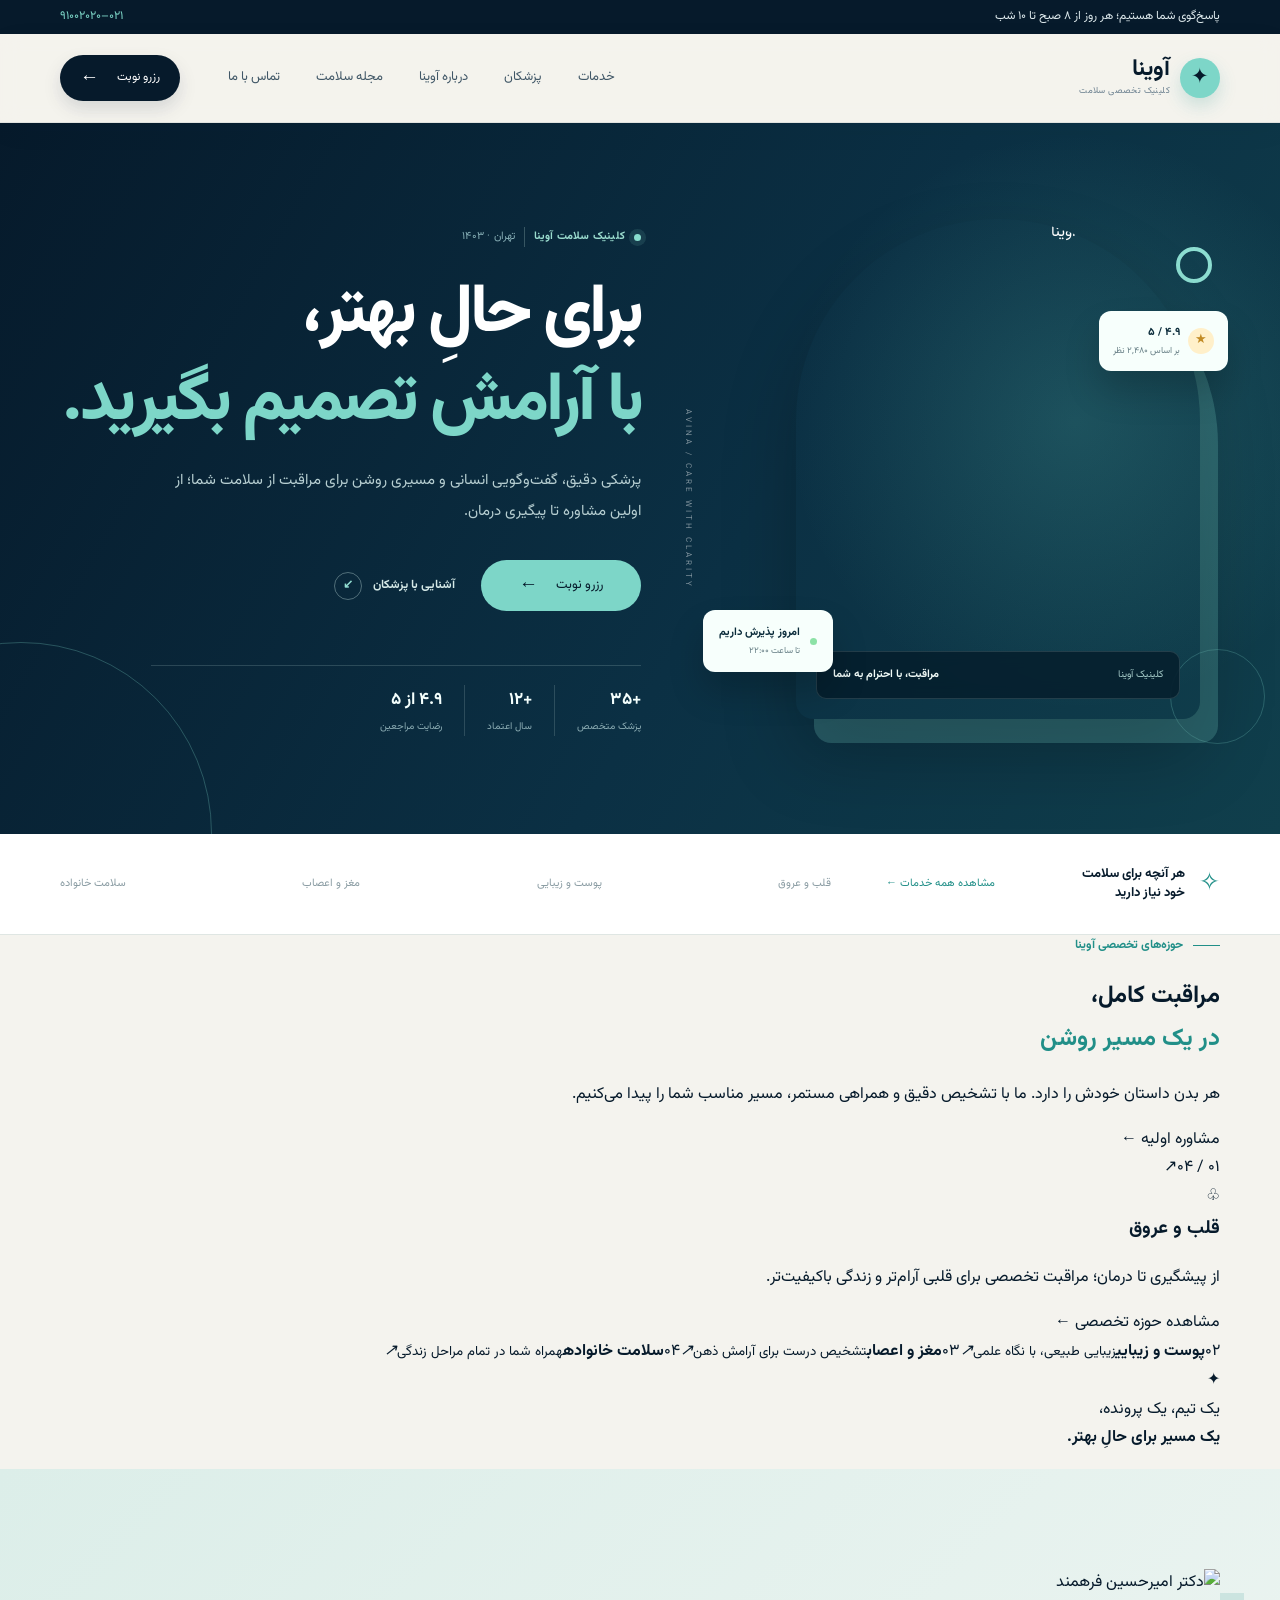
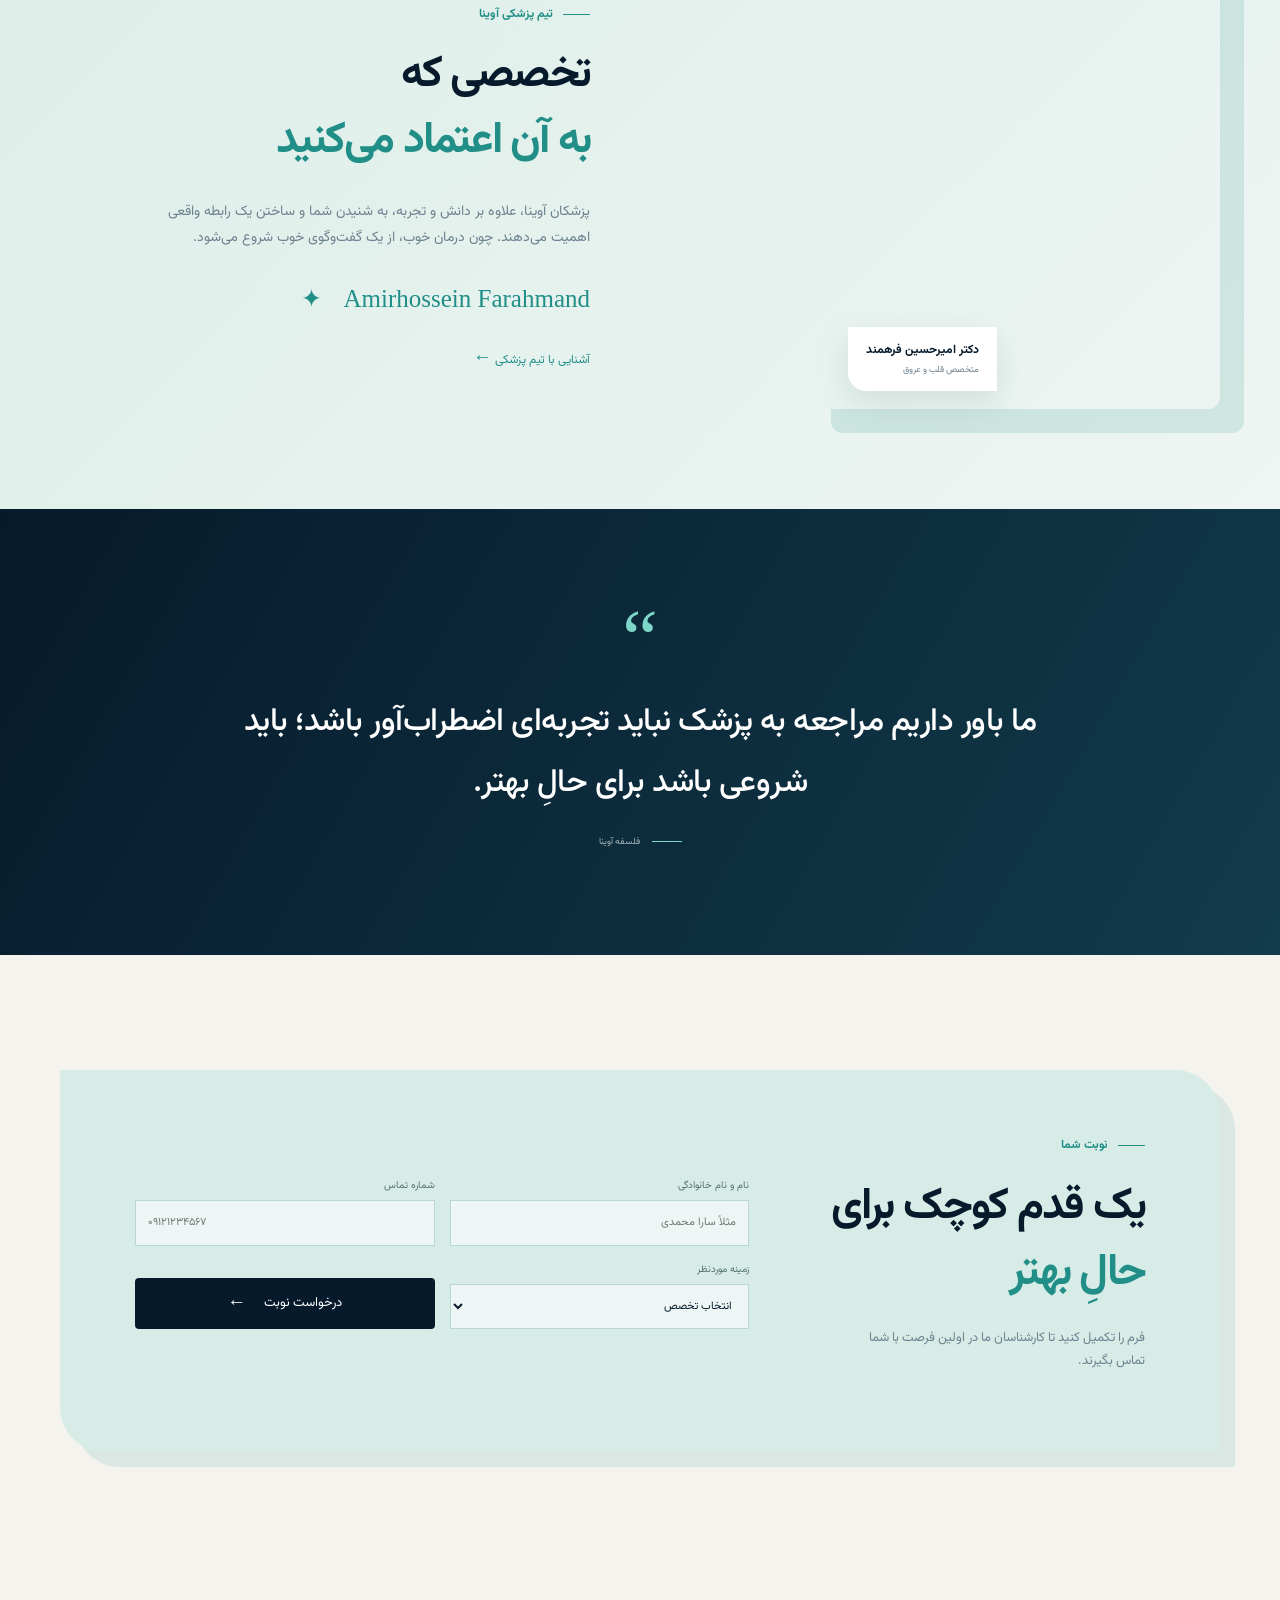
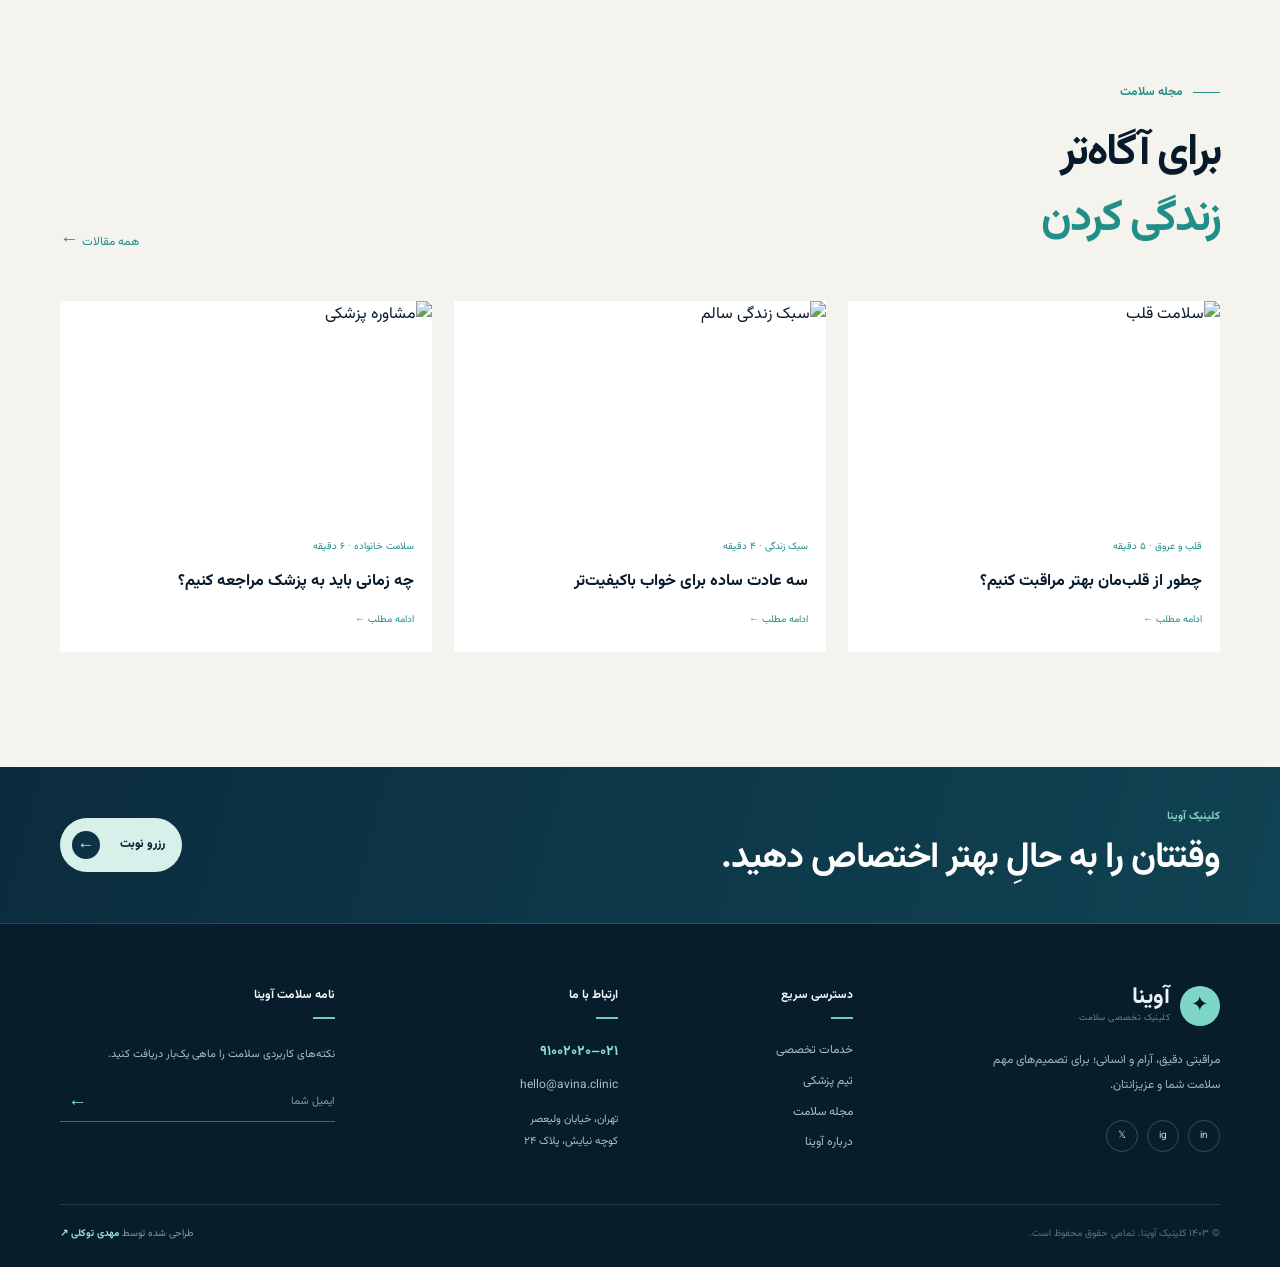
==== index.html @ 57f1d3d9 "Redesign services section with editorial interaction" ====
<!doctype html>
<html lang="fa" dir="rtl">
<head>
  <meta charset="UTF-8" />
  <meta name="viewport" content="width=device-width, initial-scale=1.0" />
  <meta name="theme-color" content="#071b2e" />
  <meta name="description" content="کلینیک آوینا؛ تجربه‌ای آرام، دقیق و انسانی برای سلامت شما." />
  <title>آوینا | کلینیک تخصصی سلامت</title>
  <link rel="preconnect" href="https://fonts.googleapis.com" />
  <link rel="preconnect" href="https://fonts.gstatic.com" crossorigin />
  <link href="https://fonts.googleapis.com/css2?family=Vazirmatn:wght@400;500;600;700;800&display=swap" rel="stylesheet" />
  <link rel="stylesheet" href="styles.css" /><link rel="stylesheet" href="premium.css" /><link rel="stylesheet" href="art-direction.css" /><link rel="stylesheet" href="header-footer.css" /><link rel="stylesheet" href="footer-luxe.css" /><link rel="stylesheet" href="footer-enhanced.css" /><link rel="stylesheet" href="footer-center.css" /><link rel="stylesheet" href="footer-pro.css" /><link rel="stylesheet" href="hero-pro.css" /><link rel="stylesheet" href="services-pro.css" />
</head>
<body>
  <div class="topbar"><div class="container topbar-inner"><span>پاسخ‌گوی شما هستیم؛ هر روز از ۸ صبح تا ۱۰ شب</span><a href="tel:02191002020">۰۲۱–۹۱۰۰۲۰۲۰</a></div></div>
  <header class="header"><div class="container nav-wrap">
    <a class="brand" href="#home" aria-label="آوینا"><span class="brand-mark">✦</span><span><b>آوینا</b><small>کلینیک تخصصی سلامت</small></span></a>
    <button class="menu-toggle" aria-label="باز کردن منو">☰</button>
    <nav class="nav"><a href="#services">خدمات</a><a href="#doctors">پزشکان</a><a href="#about">درباره آوینا</a><a href="#articles">مجله سلامت</a><a href="#contact">تماس با ما</a></nav>
    <a class="button button-small" href="#booking">رزرو نوبت <span>←</span></a>
  </div></header>

  <main id="home">
    <section class="hero"><div class="container hero-grid">
      <div class="hero-copy"><div class="hero-kicker"><span class="hero-kicker-dot"></span> کلینیک سلامت آوینا <i>تهران · ۱۴۰۳</i></div><h1>برای حالِ بهتر،<br><em>با آرامش تصمیم بگیرید.</em></h1><p>پزشکی دقیق، گفت‌وگویی انسانی و مسیری روشن برای مراقبت از سلامت شما؛ از اولین مشاوره تا پیگیری درمان.</p><div class="hero-actions"><a class="button" href="#booking">رزرو نوبت <span>←</span></a><a class="hero-text-link" href="#doctors">آشنایی با پزشکان <span>↙</span></a></div><div class="hero-assurance"><div><b>+۳۵</b><span>پزشک متخصص</span></div><div><b>+۱۲</b><span>سال اعتماد</span></div><div><b>۴.۹ از ۵</b><span>رضایت مراجعین</span></div></div></div>
      <div class="hero-visual"><div class="hero-orbit orbit-one"></div><div class="hero-orbit orbit-two"></div><div class="hero-image-frame"><img src="https://images.unsplash.com/photo-1551601651-2a8555f1a136?auto=format&fit=crop&w=1200&q=90" alt="پزشک در کلینیک آوینا" /><div class="hero-image-caption"><span>کلینیک آوینا</span><b>مراقبت، با احترام به شما</b></div></div><div class="hero-availability"><span class="online-dot"></span><div><b>امروز پذیرش داریم</b><small>تا ساعت ۲۲:۰۰</small></div></div><div class="hero-rating"><span>★</span><div><b>۴.۹ / ۵</b><small>بر اساس ۲,۴۸۰ نظر</small></div></div></div>
    </div></section>

    <section class="service-strip"><div class="container strip-inner"><div class="strip-title"><span>✧</span><b>هر آنچه برای سلامت<br>خود نیاز دارید</b></div><a href="#services">مشاهده همه خدمات <span>←</span></a><div class="strip-services"><span>قلب و عروق</span><span>پوست و زیبایی</span><span>مغز و اعصاب</span><span>سلامت خانواده</span></div></div></section>

    <section class="services-editorial" id="services"><div class="container"><div class="services-head"><div><div class="eyebrow"><span></span> حوزه‌های تخصصی آوینا</div><h2>مراقبت کامل،<br><em>در یک مسیر روشن</em></h2></div><div class="services-intro"><p>هر بدن داستان خودش را دارد. ما با تشخیص دقیق و همراهی مستمر، مسیر مناسب شما را پیدا می‌کنیم.</p><a href="#booking">مشاوره اولیه <span>←</span></a></div></div><div class="services-layout"><article class="service-feature"><div class="service-feature-top"><span>۰۱ / ۰۴</span><span class="service-arrow">↗</span></div><div class="service-feature-content"><div class="service-symbol">♧</div><h3>قلب و عروق</h3><p>از پیشگیری تا درمان؛ مراقبت تخصصی برای قلبی آرام‌تر و زندگی باکیفیت‌تر.</p><a class="service-cta" href="#booking">مشاهده حوزه تخصصی <span>←</span></a></div><div class="service-feature-glow"></div></article><div class="service-list"><a class="service-list-item active" href="#booking"><span class="service-list-number">۰۲</span><span><b>پوست و زیبایی</b><small>زیبایی طبیعی، با نگاه علمی</small></span><i>↗</i></a><a class="service-list-item" href="#booking"><span class="service-list-number">۰۳</span><span><b>مغز و اعصاب</b><small>تشخیص درست برای آرامش ذهن</small></span><i>↗</i></a><a class="service-list-item" href="#booking"><span class="service-list-number">۰۴</span><span><b>سلامت خانواده</b><small>همراه شما در تمام مراحل زندگی</small></span><i>↗</i></a><div class="services-note"><span>✦</span><p>یک تیم، یک پرونده،<br><b>یک مسیر برای حالِ بهتر.</b></p></div></div></div></div></section>

    <section class="doctor-section" id="doctors"><div class="container doctor-grid"><div class="doctor-image"><img src="https://images.unsplash.com/photo-1612349317150-e413f6a5b16d?auto=format&fit=crop&w=900&q=85" alt="دکتر امیرحسین فرهمند" /><div class="doctor-tag"><b>دکتر امیرحسین فرهمند</b><span>متخصص قلب و عروق</span></div></div><div class="doctor-copy"><div class="eyebrow"><span></span> تیم پزشکی آوینا</div><h2>تخصصی که<br><em>به آن اعتماد می‌کنید</em></h2><p>پزشکان آوینا، علاوه بر دانش و تجربه، به شنیدن شما و ساختن یک رابطه واقعی اهمیت می‌دهند. چون درمان خوب، از یک گفت‌وگوی خوب شروع می‌شود.</p><div class="signature">Amirhossein Farahmand <span>✦</span></div><a class="text-link" href="#booking">آشنایی با تیم پزشکی <span>←</span></a></div></div></section>

    <section class="quote-section" id="about"><div class="container quote-inner"><span class="quote-mark">“</span><blockquote>ما باور داریم مراجعه به پزشک نباید تجربه‌ای اضطراب‌آور باشد؛ باید شروعی باشد برای حالِ بهتر.</blockquote><div class="quote-author"><span></span><small>فلسفه آوینا</small></div></div></section>

    <section class="booking section" id="booking"><div class="container booking-box"><div><div class="eyebrow"><span></span> نوبت شما</div><h2>یک قدم کوچک برای<br><em>حالِ بهتر</em></h2><p>فرم را تکمیل کنید تا کارشناسان ما در اولین فرصت با شما تماس بگیرند.</p></div><form id="booking-form"><label>نام و نام خانوادگی<input required type="text" placeholder="مثلاً سارا محمدی" /></label><label>شماره تماس<input required type="tel" placeholder="۰۹۱۲۱۲۳۴۵۶۷" /></label><label>زمینه موردنظر<select><option>انتخاب تخصص</option><option>قلب و عروق</option><option>پوست و زیبایی</option><option>مغز و اعصاب</option></select></label><button class="button" type="submit">درخواست نوبت <span>←</span></button><div class="form-message" role="status"></div></form></div></section>

    <section class="articles section" id="articles"><div class="container"><div class="section-heading"><div><div class="eyebrow"><span></span> مجله سلامت</div><h2>برای آگاه‌تر<br><em>زندگی کردن</em></h2></div><a class="text-link" href="#articles">همه مقالات <span>←</span></a></div><div class="article-grid"><article><img src="https://images.unsplash.com/photo-1505751172876-fa1923c5c528?auto=format&fit=crop&w=700&q=85" alt="سلامت قلب" /><small>قلب و عروق · ۵ دقیقه</small><h3>چطور از قلب‌مان بهتر مراقبت کنیم؟</h3><a href="#articles">ادامه مطلب ←</a></article><article><img src="https://images.unsplash.com/photo-1559757175-0eb30cd8c063?auto=format&fit=crop&w=700&q=85" alt="سبک زندگی سالم" /><small>سبک زندگی · ۴ دقیقه</small><h3>سه عادت ساده برای خواب باکیفیت‌تر</h3><a href="#articles">ادامه مطلب ←</a></article><article><img src="https://images.unsplash.com/photo-1532938911079-1b06ac7ceec7?auto=format&fit=crop&w=700&q=85" alt="مشاوره پزشکی" /><small>سلامت خانواده · ۶ دقیقه</small><h3>چه زمانی باید به پزشک مراجعه کنیم؟</h3><a href="#articles">ادامه مطلب ←</a></article></div></div></section>
  </main>
  <footer class="footer" id="contact">
    <div class="footer-cta"><div class="container footer-cta-inner"><div><span>کلینیک آوینا</span><h2>وقتتان را به حالِ بهتر اختصاص دهید.</h2></div><a class="footer-cta-button" href="#booking">رزرو نوبت <b>←</b></a></div></div>
    <div class="container footer-main">
      <div class="footer-intro"><a class="brand" href="#home"><span class="brand-mark">✦</span><span><b>آوینا</b><small>کلینیک تخصصی سلامت</small></span></a><p>مراقبتی دقیق، آرام و انسانی؛ برای تصمیم‌های مهم سلامت شما و عزیزانتان.</p><div class="footer-social"><a href="#contact" aria-label="LinkedIn">in</a><a href="#contact" aria-label="Instagram">ig</a><a href="#contact" aria-label="X">𝕏</a></div></div>
      <nav class="footer-col" aria-label="دسترسی سریع"><h3>دسترسی سریع</h3><a href="#services">خدمات تخصصی</a><a href="#doctors">تیم پزشکی</a><a href="#articles">مجله سلامت</a><a href="#about">درباره آوینا</a></nav>
      <div class="footer-col footer-contact"><h3>ارتباط با ما</h3><a href="tel:02191002020">۰۲۱–۹۱۰۰۲۰۲۰</a><a href="mailto:hello@avina.clinic">hello@avina.clinic</a><p>تهران، خیابان ولیعصر<br>کوچه نیایش، پلاک ۲۴</p></div>
      <div class="footer-col footer-newsletter"><h3>نامه سلامت آوینا</h3><p>نکته‌های کاربردی سلامت را ماهی یک‌بار دریافت کنید.</p><form><label class="sr-only" for="footer-email">ایمیل</label><input id="footer-email" type="email" placeholder="ایمیل شما" /><button type="button" aria-label="عضویت در خبرنامه">←</button></form></div>
    </div>
    <div class="container footer-bottom"><span>© ۱۴۰۳ کلینیک آوینا. تمامی حقوق محفوظ است.</span><span>طراحی شده توسط <a href="https://mahditavakoli.ir" target="_blank" rel="noopener">مهدی توکلی ↗</a></span></div>
  </footer>
  <script src="script.js"></script>
</body></html>
---- styles.css ----
:root{--ink:#09243a;--muted:#6d8290;--cream:#f7f5f0;--teal:#74c8bd;--teal-dark:#2d8f88;--line:#dfe6e3}*{box-sizing:border-box}html{scroll-behavior:smooth}body{margin:0;font-family:Vazirmatn,Arial,sans-serif;color:var(--ink);background:var(--cream);line-height:1.8}a{text-decoration:none;color:inherit}.container{width:min(1160px,calc(100% - 48px));margin:auto}.topbar{background:var(--ink);color:#dce8eb;font-size:12px}.topbar-inner{height:34px;display:flex;align-items:center;justify-content:space-between}.topbar a{color:var(--teal)}.header{background:rgba(247,245,240,.92);backdrop-filter:blur(10px);position:sticky;top:0;z-index:5;border-bottom:1px solid rgba(9,36,58,.06)}.nav-wrap{height:84px;display:flex;align-items:center;gap:34px}.brand{display:flex;align-items:center;gap:10px;margin-left:auto}.brand-mark{display:grid;place-items:center;width:34px;height:34px;background:var(--teal);border-radius:50%;font-size:21px;color:var(--ink)}.brand b{display:block;font-size:21px;line-height:1.1}.brand small{display:block;color:var(--muted);font-size:9px;letter-spacing:.4px}.nav{display:flex;gap:30px;font-size:13px;color:#405766}.nav a:hover,.text-link:hover{color:var(--teal-dark)}.button{display:inline-flex;gap:18px;align-items:center;justify-content:center;background:var(--ink);color:#fff;border:0;border-radius:4px;padding:13px 22px;font:inherit;font-size:13px;cursor:pointer;transition:.25s}.button:hover{background:var(--teal-dark);transform:translateY(-2px)}.button span,.text-link span{font-size:19px;line-height:1}.button-small{padding:10px 16px;font-size:12px}.menu-toggle{display:none;background:none;border:0;font-size:24px;color:var(--ink)}.hero{background:var(--cream);padding:75px 0 100px;overflow:hidden}.hero-grid{display:grid;grid-template-columns:1fr 1.03fr;align-items:center;gap:65px;direction:ltr}.hero-copy{direction:rtl}.eyebrow{display:flex;align-items:center;gap:10px;color:var(--teal-dark);font-size:12px;font-weight:700;margin-bottom:18px}.eyebrow span{width:27px;height:1px;background:var(--teal-dark)}h1,h2,h3,p{margin-top:0}h1{font-size:clamp(38px,5vw,65px);line-height:1.4;letter-spacing:-2px;margin-bottom:20px;font-weight:800}em{font-style:normal;color:var(--teal-dark)}.hero-copy>p{color:var(--muted);font-size:15px;max-width:470px;margin-bottom:28px}.hero-actions{display:flex;align-items:center;gap:26px}.play-link{font-size:12px;color:#55707b}.play{display:inline-grid;place-items:center;width:27px;height:27px;border:1px solid var(--teal-dark);border-radius:50%;color:var(--teal-dark);font-size:9px;margin-left:7px}.trust-row{display:flex;gap:38px;margin-top:55px}.trust-row div{padding-left:26px;border-left:1px solid var(--line)}.trust-row div:last-child{border:0}.trust-row strong{display:block;font-size:22px}.trust-row small{font-size:10px;color:var(--muted)}.hero-visual{position:relative;direction:rtl;min-height:530px}.image-card{position:absolute;right:7%;top:15px;width:78%;height:490px;overflow:hidden;border-radius:145px 145px 8px 8px;box-shadow:30px 30px 0 rgba(116,200,189,.2)}.image-card img{width:100%;height:100%;object-fit:cover}.image-caption{position:absolute;bottom:19px;right:19px;left:19px;background:rgba(9,36,58,.84);color:#fff;padding:11px 15px;border-radius:4px;font-size:10px;display:flex;align-items:center;gap:9px}.online-dot{width:7px;height:7px;background:#8ce2a6;border-radius:50%}.floating-card{position:absolute;background:#fff;box-shadow:0 13px 40px rgba(9,36,58,.12);border-radius:5px;padding:14px;display:flex;align-items:center;gap:10px;font-size:11px}.floating-card small{display:block;color:var(--muted);font-size:9px}.appointment{left:0;bottom:91px}.float-icon{display:grid;place-items:center;background:#e5f6ef;color:var(--teal-dark);width:29px;height:29px;border-radius:50%}.rating{right:0;top:82px;display:block;text-align:center}.rating b{font-size:20px;display:block;line-height:1}.rating span{font-size:10px;color:#f5ba50}.rating small{font-size:8px}.circle-decor{position:absolute;right:-40px;bottom:0;width:80px;height:80px;border:1px solid var(--teal);border-radius:50%}.service-strip{background:#fff;border-bottom:1px solid var(--line)}.strip-inner{min-height:100px;display:flex;align-items:center;gap:35px}.strip-title{display:flex;align-items:center;gap:14px;min-width:190px;font-size:13px;line-height:1.5}.strip-title span{font-size:25px;color:var(--teal-dark)}.strip-inner>a{font-size:11px;color:var(--teal-dark);white-space:nowrap}.strip-services{display:flex;justify-content:space-between;flex:1;color:#8a9ca3;font-size:11px;padding-right:20px}.section{padding:115px 0}.section-heading{display:flex;justify-content:space-between;align-items:end;margin-bottom:48px}.section-heading h2,.doctor-copy h2,.booking h2{font-size:39px;line-height:1.5;letter-spacing:-1px;margin:0}.section-heading>p{max-width:370px;color:var(--muted);font-size:13px;margin:0}.service-grid{display:grid;grid-template-columns:repeat(4,1fr);gap:14px}.service-card{background:#fff;padding:27px 24px 24px;min-height:275px;border:1px solid #edf0ee;position:relative;transition:.3s}.service-card:hover{transform:translateY(-6px);box-shadow:0 16px 35px rgba(9,36,58,.08)}.service-card.featured{background:var(--ink);color:#fff}.service-number{position:absolute;left:20px;top:19px;color:#9baeb5;font-size:10px}.service-icon{font-size:33px;color:var(--teal-dark);margin-bottom:18px}.featured .service-icon{color:var(--teal)}.service-card h3{font-size:18px;margin-bottom:8px}.service-card p{font-size:11px;color:var(--muted);margin-bottom:22px}.featured p{color:#aec0c5}.service-card a{font-size:10px;color:var(--teal-dark)}.featured a{color:var(--teal)}.doctor-section{background:#e8f2ef;padding:100px 0}.doctor-grid{display:grid;grid-template-columns:1fr 1fr;gap:100px;align-items:center}.doctor-image{position:relative}.doctor-image img{display:block;width:78%;height:440px;object-fit:cover;border-radius:100px 4px 4px 4px}.doctor-tag{position:absolute;bottom:18px;right:42%;background:#fff;padding:13px 18px;border-radius:3px;box-shadow:0 12px 30px #74948a33}.doctor-tag b,.doctor-tag span{display:block}.doctor-tag b{font-size:12px}.doctor-tag span{font-size:9px;color:var(--muted)}.doctor-copy>p{color:var(--muted);font-size:14px;max-width:430px;margin:25px 0}.signature{font-family:cursive;color:var(--teal-dark);font-size:22px;margin:25px 0}.signature span{font-family:inherit;margin-right:15px}.text-link{color:var(--teal-dark);font-size:12px}.quote-section{background:var(--ink);color:#fff;padding:105px 0}.quote-inner{text-align:center;max-width:800px}.quote-mark{font-family:Georgia;font-size:80px;color:var(--teal);line-height:.6}.quote-inner blockquote{font-size:28px;line-height:1.9;margin:15px 0 20px;font-weight:500}.quote-author{display:flex;justify-content:center;align-items:center;gap:12px;color:#a9b9be;font-size:11px}.quote-author span{height:1px;width:30px;background:var(--teal)}.booking-box{background:#d8ece7;padding:65px 75px;display:grid;grid-template-columns:.7fr 1.3fr;gap:65px;align-items:center}.booking-box p{font-size:13px;color:var(--muted);max-width:300px;margin-top:20px}.booking form{display:grid;grid-template-columns:1fr 1fr;gap:15px}.booking label{font-size:10px;color:#52706f}.booking input,.booking select{display:block;width:100%;margin-top:5px;border:1px solid #b9d8d1;background:rgba(255,255,255,.55);padding:12px;font:inherit;font-size:11px;color:var(--ink);outline:0}.booking form button{margin-top:17px}.form-message{grid-column:1/-1;color:var(--teal-dark);font-size:11px}.article-grid{display:grid;grid-template-columns:repeat(3,1fr);gap:22px}.article-grid img{display:block;width:100%;height:190px;object-fit:cover;margin-bottom:16px}.article-grid small{color:var(--teal-dark);font-size:10px}.article-grid h3{font-size:16px;line-height:1.7;margin:7px 0 10px}.article-grid a{font-size:10px;color:var(--teal-dark)}.footer{background:#fff;border-top:1px solid var(--line);padding:60px 0 25px}.footer-grid{display:grid;grid-template-columns:1.4fr 1fr 1.2fr .7fr;gap:30px}.footer-grid>div:not(.brand) small{display:block;color:var(--muted);font-size:10px;margin-bottom:10px}.footer-grid>div:not(.brand) a{display:block;font-size:12px;margin-bottom:4px}.footer-social div{display:flex;gap:8px}.footer-social div a{display:grid!important;place-items:center;width:28px;height:28px;background:var(--ink);color:#fff;font-size:9px!important}.footer-bottom{border-top:1px solid var(--line);margin-top:50px;padding-top:18px;display:flex;justify-content:space-between;color:#9aabb0;font-size:9px}
@media(max-width:800px){.container{width:min(100% - 32px,600px)}.topbar-inner{font-size:9px}.nav{display:none}.nav-wrap{height:70px}.menu-toggle{display:block;order:2}.nav-wrap>.button{margin-right:auto}.brand{margin-left:0}.hero{padding:45px 0 70px}.hero-grid,.doctor-grid,.booking-box{grid-template-columns:1fr;gap:45px}.hero-visual{min-height:430px}.image-card{height:390px;width:84%;right:8%}.appointment{bottom:28px}.rating{top:45px}.trust-row{margin-top:38px;gap:18px}.trust-row div{padding-left:13px}.section{padding:75px 0}.section-heading{display:block}.section-heading>p{margin-top:20px}.service-grid{grid-template-columns:1fr 1fr}.doctor-grid{gap:45px}.doctor-image img{width:88%;height:370px}.doctor-tag{right:30%;}.quote-section{padding:70px 0}.quote-inner blockquote{font-size:20px}.booking-box{padding:40px 25px;gap:28px}.booking form{grid-template-columns:1fr}.form-message{grid-column:auto}.article-grid{grid-template-columns:1fr}.article-grid img{height:210px}.footer-grid{grid-template-columns:1fr 1fr}.footer-brand{grid-column:1/-1}.footer-bottom{display:block}.footer-bottom span{display:block;margin-bottom:7px}.strip-inner{display:block;padding:24px 0}.strip-inner>a{display:block;margin:15px 0}.strip-services{gap:12px;overflow:auto;white-space:nowrap;padding:0}.strip-services span{flex:0 0 auto}}
---- premium.css ----
@keyframes riseIn{from{opacity:0;transform:translateY(22px)}to{opacity:1;transform:translateY(0)}}
@keyframes softFloat{0%,100%{transform:translateY(0)}50%{transform:translateY(-8px)}}
.hero-copy>*{animation:riseIn .7s both}.hero-copy .eyebrow{animation-delay:.08s}.hero-copy h1{animation-delay:.16s}.hero-copy>p{animation-delay:.24s}.hero-actions{animation-delay:.32s}.trust-row{animation-delay:.4s}.image-card{animation:riseIn .9s .18s both}.appointment{animation:softFloat 4s ease-in-out infinite}.rating{animation:softFloat 4s .8s ease-in-out infinite}.service-card,.article-grid article{transition:transform .35s ease,box-shadow .35s ease}.service-card:hover,.article-grid article:hover{transform:translateY(-8px)}.article-grid article:hover img{filter:saturate(1.12)}.article-grid img{transition:filter .35s ease}
---- art-direction.css ----
/* Avina art direction: editorial medical luxury */
:root{--ink:#061a2b;--teal:#7dd6c8;--teal-dark:#218f88;--cream:#f4f3ee}
.header{background:rgba(244,243,238,.78);border-bottom:1px solid rgba(6,26,43,.1)}
.hero{position:relative;background:radial-gradient(circle at 82% 22%,rgba(52,137,139,.28),transparent 28%),linear-gradient(130deg,#061a2b 0%,#0b2d43 58%,#123d4a 100%);color:#fff;padding:92px 0 108px}
.hero:before{content:"";position:absolute;width:380px;height:380px;border:1px solid rgba(125,214,200,.28);border-radius:50%;left:-170px;bottom:-190px}.hero-copy>p{color:#b7cbd0}.hero h1{font-size:clamp(43px,5.4vw,74px);letter-spacing:-3px}.hero h1 em{color:var(--teal)}.hero .eyebrow{color:var(--teal)}.hero .eyebrow span{background:var(--teal)}.hero .button{background:var(--teal);color:var(--ink)}.hero .button:hover{background:#a2e8db}.play-link{color:#c9dadd}.play{border-color:var(--teal);color:var(--teal)}.trust-row div{border-color:rgba(255,255,255,.18)}.trust-row strong{color:var(--teal)}.trust-row small{color:#b7cbd0}
.hero-visual:after{content:"AVINA / CARE WITH CLARITY";position:absolute;writing-mode:vertical-rl;letter-spacing:3px;font-size:8px;color:rgba(255,255,255,.46);left:-34px;top:190px}.image-card{border-radius:155px 8px 155px 8px;box-shadow:18px 18px 0 rgba(125,214,200,.3),0 25px 65px rgba(0,0,0,.28)}.floating-card{border-radius:14px}.appointment{left:-14px}.rating{right:-15px}.service-strip{background:#fff}.strip-title span{color:var(--teal-dark)}
.section-heading h2,.doctor-copy h2,.booking h2{font-size:44px;letter-spacing:-1.8px}.service-grid{gap:0;border:1px solid var(--line)}.service-card{min-height:295px;border:0;border-left:1px solid var(--line);padding:32px 27px}.service-card:first-child{border-right:0}.service-card:nth-child(3){border-left:0}.service-card:nth-child(even){background:#eef6f3}.service-card.featured{background:var(--ink);border-color:var(--ink);border-radius:0 0 42px 0}.service-card:nth-child(4){border-radius:42px 0 0 0}.service-icon{font-size:39px}.service-card h3{font-size:19px}.service-card a{font-weight:700}.doctor-section{background:linear-gradient(135deg,#dceee9,#eef5f2);overflow:hidden}.doctor-image img{border-radius:120px 0 12px 12px;box-shadow:24px 24px 0 rgba(33,143,136,.15)}.doctor-tag{border-radius:0 0 0 18px}.signature{font-size:25px}.quote-section{background:linear-gradient(120deg,#061a2b,#123b4b)}.quote-inner blockquote{font-size:32px;letter-spacing:-.5px}.booking-box{border-radius:0 45px 0 45px;box-shadow:15px 15px 0 rgba(33,143,136,.12)}.article-grid article{background:#fff;padding:0 0 18px}.article-grid article h3,.article-grid article small,.article-grid article a{margin-right:18px;margin-left:18px}.article-grid img{height:215px}
@media(max-width:800px){.hero{padding:62px 0 78px}.hero-visual:after{display:none}.image-card{border-radius:100px 8px 100px 8px}.section-heading h2,.doctor-copy h2,.booking h2{font-size:35px}.service-grid{border:0;gap:12px}.service-card{border:0!important;border-radius:0!important}.service-card.featured{border-radius:0 0 30px 0!important}.quote-inner blockquote{font-size:22px}.booking-box{border-radius:0 28px 0 28px}}
---- header-footer.css ----
/* Header & footer refinement */
.header{border-bottom:1px solid rgba(6,26,43,.08);box-shadow:0 8px 30px rgba(6,26,43,.04)}.nav-wrap{height:88px}.brand-mark{width:40px;height:40px;box-shadow:0 8px 18px rgba(33,143,136,.2);transition:transform .3s}.brand:hover .brand-mark{transform:rotate(18deg) scale(1.08)}.brand b{font-size:23px}.nav{gap:8px;margin-right:auto}.nav a{padding:9px 14px;border-radius:20px;transition:.25s}.nav a:hover{background:#e2f2ee;color:var(--teal-dark)}.nav-wrap>.button{border-radius:30px;padding:12px 20px;box-shadow:0 8px 18px rgba(6,26,43,.13)}
.footer{background:linear-gradient(135deg,#051827 0%,#0b2b3b 100%);color:#fff;border-top:0;padding:72px 0 26px;position:relative;overflow:hidden}.footer:after{content:"✦";position:absolute;left:6%;top:28px;color:rgba(125,214,200,.12);font-size:150px;line-height:1}.footer-grid{position:relative;z-index:1;grid-template-columns:1.45fr 1fr 1.25fr .8fr;gap:42px}.footer-brand{align-self:start}.footer-brand .brand-mark{background:var(--teal);color:var(--ink)}.footer-brand b{font-size:24px}.footer-brand small{color:#91b4b7}.footer-grid>div:not(.brand) small{color:#8eafb4;line-height:2;margin-bottom:15px}.footer-grid>div:not(.brand) a{color:#f1f8f6;font-size:13px;margin-bottom:8px;transition:.2s}.footer-grid>div:not(.brand) a:hover{color:var(--teal);transform:translateX(-3px)}.footer-social div a{border:1px solid rgba(125,214,200,.3);background:transparent;border-radius:50%;color:var(--teal);transition:.25s}.footer-social div a:hover{background:var(--teal);color:var(--ink);transform:translateY(-3px)}.footer-bottom{border-color:rgba(255,255,255,.13);color:#78979d;margin-top:60px}.footer-bottom span:last-child{color:var(--teal)}
@media(max-width:800px){.nav-wrap{height:74px}.nav-wrap>.button{padding:9px 14px;font-size:10px}.brand b{font-size:20px}.brand-mark{width:34px;height:34px}.footer{padding:55px 0 22px}.footer-grid{gap:30px 18px}.footer-grid>div:not(.brand) a{font-size:11px}.footer:after{left:-20px;top:10px}.nav a{padding:6px 10px}}
---- footer-luxe.css ----
/* Signature footer */
.footer{padding:0 0 28px;background:#041522}.footer:before{content:"آرامش، از همین‌جا شروع می‌شود";display:block;position:relative;z-index:1;margin:0 auto 58px;width:min(1160px,calc(100% - 48px));padding:38px 48px;border:1px solid rgba(125,214,200,.22);border-radius:0 0 26px 26px;background:radial-gradient(circle at 12% 20%,rgba(125,214,200,.25),transparent 30%),linear-gradient(110deg,#123c49,#0a2637 65%);color:#f5fffc;font-size:clamp(24px,3vw,38px);font-weight:700;letter-spacing:-1px;box-shadow:0 18px 50px rgba(0,0,0,.2)}.footer:after{content:"✦";color:rgba(125,214,200,.1);font-size:180px;left:4%;top:160px}.footer-grid{padding-bottom:52px;grid-template-columns:1.35fr 1fr 1.3fr .8fr;border-bottom:1px solid rgba(255,255,255,.11)}.footer-brand{padding-top:4px}.footer-brand:after{content:"مراقبت پزشکی با نگاه انسانی";display:block;color:#6f969d;font-size:11px;margin-top:21px;max-width:170px;line-height:2}.footer-grid>div:not(.brand){position:relative}.footer-grid>div:not(.brand):before{content:"";display:block;width:25px;height:2px;background:var(--teal);margin-bottom:18px;opacity:.8}.footer-grid>div:not(.brand) a{font-size:12px}.footer-social div{display:flex;gap:10px}.footer-social div a{width:35px;height:35px;font-size:10px!important}.footer-bottom{border:0;margin-top:22px;padding-top:0}.footer-bottom:before{content:"✧  AVINA CLINIC";color:#53777f;letter-spacing:2px;margin-left:auto}.footer-bottom span:first-child{color:#53777f}.footer-bottom span:last-child{font-size:10px}
@media(max-width:800px){.footer:before{width:calc(100% - 32px);padding:28px 22px;margin-bottom:42px;font-size:25px}.footer-grid{padding-bottom:32px}.footer-bottom:before{display:block;margin:0 0 12px}.footer-bottom span{font-size:8px}.footer:after{top:110px}}
---- footer-enhanced.css ----
.footer-lead{position:relative;z-index:2;display:flex;justify-content:space-between;align-items:center;gap:25px;width:min(1160px,calc(100% - 48px));margin:-32px auto 48px;padding:25px 30px;border:1px solid rgba(125,214,200,.22);background:rgba(255,255,255,.055);border-radius:12px}.footer-lead b{display:block;font-size:17px;color:#fff}.footer-lead span{display:block;color:#89aeb2;font-size:10px;margin-top:3px}.footer-lead a{background:var(--teal);color:var(--ink);padding:10px 18px;border-radius:22px;font-size:11px;font-weight:700;white-space:nowrap}.footer-grid{grid-template-columns:1.2fr 1fr 1fr 1fr}.footer-grid:before{content:"دسترسی سریع";position:absolute;right:29%;top:0;color:#8eafb4;font-size:10px}.footer-grid>div:not(.brand){padding-top:0}.footer-brand{padding-top:0}.footer-brand:after{max-width:210px}.footer-contact-card{padding:14px!important;border:1px solid rgba(125,214,200,.16);border-radius:10px;background:rgba(255,255,255,.035)}.footer-contact-card:before{display:none!important}.footer-contact-card strong{display:block;color:var(--teal);font-size:11px;margin-bottom:5px}.footer-contact-card p{color:#d9e9e7;font-size:11px;margin:0;line-height:2}.footer-bottom{display:flex;align-items:center}.footer-bottom a{color:var(--teal)}
@media(max-width:800px){.footer-lead{width:calc(100% - 32px);display:block;margin:-22px auto 38px;padding:20px}.footer-lead a{display:inline-block;margin-top:14px}.footer-grid:before{display:none}.footer-grid{grid-template-columns:1fr 1fr}.footer-contact-card{grid-column:1/-1}.footer-bottom{display:block}}
---- footer-center.css ----
.footer-bottom{justify-content:center;text-align:center;gap:26px}.footer-bottom:before{margin-left:0}
@media(max-width:800px){.footer-bottom{display:flex;flex-direction:column;gap:8px}.footer-bottom:before{order:3;margin:4px 0 0}}
---- footer-pro.css ----
/* Final footer system — semantic, restrained, responsive */
.footer{background:#071d2b!important;color:#eaf3f1;padding:0 0 24px!important;overflow:hidden}.footer:before,.footer:after{content:none!important}.footer-cta{border-bottom:1px solid rgba(208,232,226,.14);background:linear-gradient(105deg,#0b2c3e,#104353)}.footer-cta-inner{min-height:156px;display:flex;align-items:center;justify-content:space-between;gap:35px}.footer-cta span{display:block;color:#85d5c9;font-size:11px;font-weight:700;margin-bottom:7px}.footer-cta h2{margin:0;color:#fff;font-size:clamp(24px,3vw,36px);line-height:1.35;letter-spacing:-1px}.footer-cta-button{display:inline-flex;align-items:center;gap:20px;padding:13px 17px 13px 12px;background:#d7f0e9;color:#092536;border-radius:999px;font-size:12px;font-weight:800;white-space:nowrap;transition:.25s}.footer-cta-button b{display:grid;place-items:center;width:28px;height:28px;border-radius:50%;background:#0c3243;color:#d7f0e9;font-size:17px}.footer-cta-button:hover{transform:translateY(-3px);box-shadow:0 12px 30px rgba(0,0,0,.2)}.footer-main{display:grid;grid-template-columns:1.35fr .8fr 1fr 1.15fr;gap:44px;padding:61px 0 50px}.footer .brand{margin:0;width:max-content}.footer .brand-mark{box-shadow:none}.footer-intro p{margin:22px 0;color:#9bb8bd;max-width:255px;font-size:12px;line-height:2.05}.footer-social{display:flex;gap:9px}.footer-social a{display:grid;place-items:center;width:32px;height:32px;border:1px solid rgba(157,203,196,.28);border-radius:50%;color:#b9e4dc;font-size:10px;transition:.2s}.footer-social a:hover{background:#b9e4dc;color:#092536;transform:translateY(-2px)}.footer-col{display:flex;flex-direction:column;gap:9px}.footer-col h3{margin:0 0 12px;color:#f2faf8;font-size:12px}.footer-col h3:after{content:"";display:block;width:22px;height:2px;background:#74c8bd;margin-top:11px}.footer-col a{color:#a5c0c2;font-size:12px;transition:.2s}.footer-col a:hover{color:#fff;transform:translateX(-3px)}.footer-col p{color:#a5c0c2;font-size:11px;line-height:2;margin:4px 0 0}.footer-contact>a:first-of-type{color:#8be0d2;font-weight:700;font-size:14px}.footer-newsletter form{display:flex;margin-top:8px;border-bottom:1px solid rgba(212,235,229,.35)}.footer-newsletter input{width:100%;border:0;outline:0;background:transparent;color:#fff;font:inherit;font-size:11px;padding:9px 0}.footer-newsletter input::placeholder{color:#789b9f}.footer-newsletter button{border:0;background:transparent;color:#8be0d2;font-size:19px;cursor:pointer;padding:0 8px}.footer-bottom{display:flex!important;justify-content:space-between!important;align-items:center;padding-top:20px!important;margin-top:0!important;border-top:1px solid rgba(208,232,226,.14)!important;color:#7f9fa4!important;font-size:10px!important;text-align:inherit!important;gap:20px}.footer-bottom:before{content:none!important}.footer-bottom span:last-child{color:#7f9fa4!important}.footer-bottom a{color:#9ae2d5!important;font-weight:700}.sr-only{position:absolute;width:1px;height:1px;padding:0;margin:-1px;overflow:hidden;clip:rect(0,0,0,0);white-space:nowrap;border:0}
@media(max-width:800px){.footer-cta-inner{min-height:unset;padding:38px 0;display:block}.footer-cta h2{font-size:27px}.footer-cta-button{margin-top:20px}.footer-main{grid-template-columns:1fr 1fr;gap:38px 22px;padding:43px 0}.footer-intro{grid-column:1/-1}.footer-newsletter{grid-column:1/-1}.footer-bottom{display:flex!important;flex-direction:column;align-items:flex-start!important;gap:5px}.footer-bottom span{margin:0!important}}
---- hero-pro.css ----
/* Hero — composed as a high-trust medical introduction */
.hero{padding:96px 0 90px;background:radial-gradient(circle at 84% 42%,rgba(102,210,195,.18),transparent 25%),linear-gradient(120deg,#061a2b 0%,#0b3044 58%,#103f4c 100%)}.hero-grid{grid-template-columns:1.07fr .93fr;gap:74px}.hero-copy{padding:8px 0}.hero-kicker{display:flex;align-items:center;gap:9px;color:#9bddcf;font-size:11px;font-weight:700;letter-spacing:.2px}.hero-kicker i{font-style:normal;color:#86aeb5;font-weight:400;padding-right:8px;border-right:1px solid rgba(211,241,235,.23)}.hero-kicker-dot{width:7px;height:7px;border-radius:50%;background:#88ddce;box-shadow:0 0 0 5px rgba(136,221,206,.12)}.hero h1{margin:23px 0 20px;font-size:clamp(46px,5.3vw,76px);line-height:1.3}.hero-copy>p{max-width:480px;font-size:15px;line-height:2.05;color:#b6ced1}.hero-actions{margin-top:32px}.hero .button{min-width:160px;border-radius:999px;padding:14px 22px}.hero-text-link{color:#d5e9e7;font-size:12px;font-weight:700}.hero-text-link span{display:inline-grid;place-items:center;width:28px;height:28px;border:1px solid rgba(215,242,237,.35);border-radius:50%;margin-right:8px;color:#92ded2}.hero-assurance{display:flex;gap:0;margin-top:54px;border-top:1px solid rgba(213,240,234,.17);padding-top:19px;max-width:490px}.hero-assurance>div{padding:0 22px;border-left:1px solid rgba(213,240,234,.17)}.hero-assurance>div:first-child{padding-right:0}.hero-assurance>div:last-child{border-left:0}.hero-assurance b{display:block;color:#f4fffd;font-size:17px}.hero-assurance span{display:block;color:#8bacb3;font-size:10px;margin-top:2px}.hero-visual{min-height:525px}.hero-image-frame{position:absolute;right:4%;top:0;width:80%;height:500px;overflow:hidden;border-radius:210px 210px 18px 18px;box-shadow:18px 24px 0 rgba(124,215,202,.22),0 35px 75px rgba(0,0,0,.24)}.hero-image-frame img{width:100%;height:100%;object-fit:cover}.hero-image-caption{position:absolute;bottom:20px;right:20px;left:20px;display:flex;align-items:center;justify-content:space-between;padding:13px 16px;background:rgba(5,28,42,.78);backdrop-filter:blur(8px);border:1px solid rgba(208,238,232,.14);border-radius:10px;color:#a5cbc8;font-size:10px}.hero-image-caption b{color:#f1fbf8;font-size:11px}.hero-availability,.hero-rating{position:absolute;z-index:2;background:#f7fffc;color:#0a2b3a;box-shadow:0 20px 35px rgba(0,0,0,.18);border-radius:12px}.hero-availability{left:-12px;bottom:72px;display:flex;align-items:center;gap:10px;padding:13px 16px}.hero-availability b,.hero-availability small,.hero-rating b,.hero-rating small{display:block}.hero-availability b{font-size:11px}.hero-availability small,.hero-rating small{font-size:9px;color:#698087}.hero-rating{right:-8px;top:92px;display:flex;align-items:center;gap:8px;padding:12px 14px}.hero-rating>span{display:grid;place-items:center;width:26px;height:26px;background:#fff0ca;border-radius:50%;color:#c28b25;font-size:13px}.hero-rating b{font-size:11px}.hero-orbit{position:absolute;border:1px solid rgba(131,219,207,.25);border-radius:50%}.orbit-one{width:95px;height:95px;right:-45px;bottom:0}.orbit-two{width:36px;height:36px;right:8px;top:28px;border-width:4px;border-color:#8cddd0}.hero .floating-card,.hero .circle-decor{display:none}
@media(max-width:800px){.hero{padding:66px 0 70px}.hero-grid{gap:45px}.hero h1{font-size:44px}.hero-copy>p{font-size:13px}.hero-assurance{margin-top:37px}.hero-assurance>div{padding:0 12px}.hero-assurance b{font-size:14px}.hero-assurance span{font-size:9px}.hero-visual{min-height:420px}.hero-image-frame{width:83%;height:390px;right:8%;border-radius:150px 150px 15px 15px}.hero-availability{left:0;bottom:12px}.hero-rating{right:0;top:45px}.hero-image-caption{display:block}.hero-image-caption b{display:block;margin-top:3px}.orbit-one{right:-23px}}
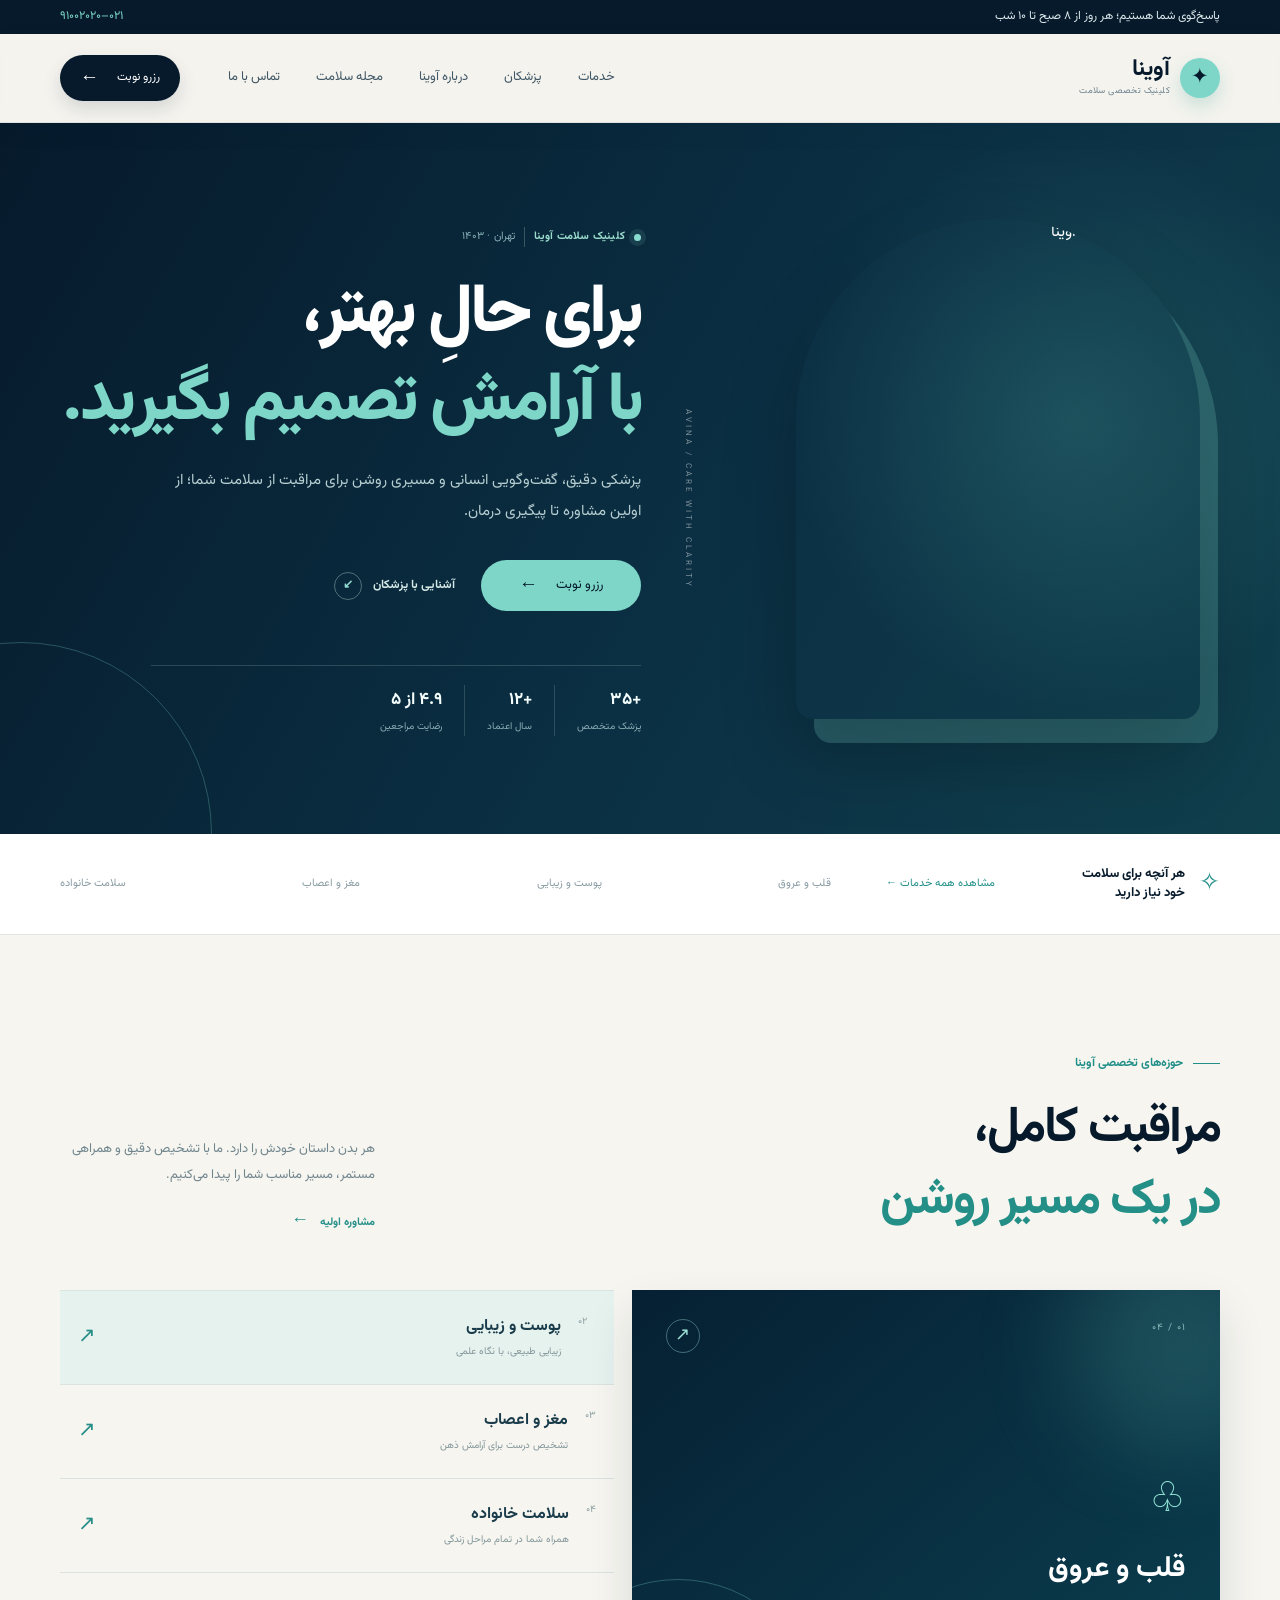
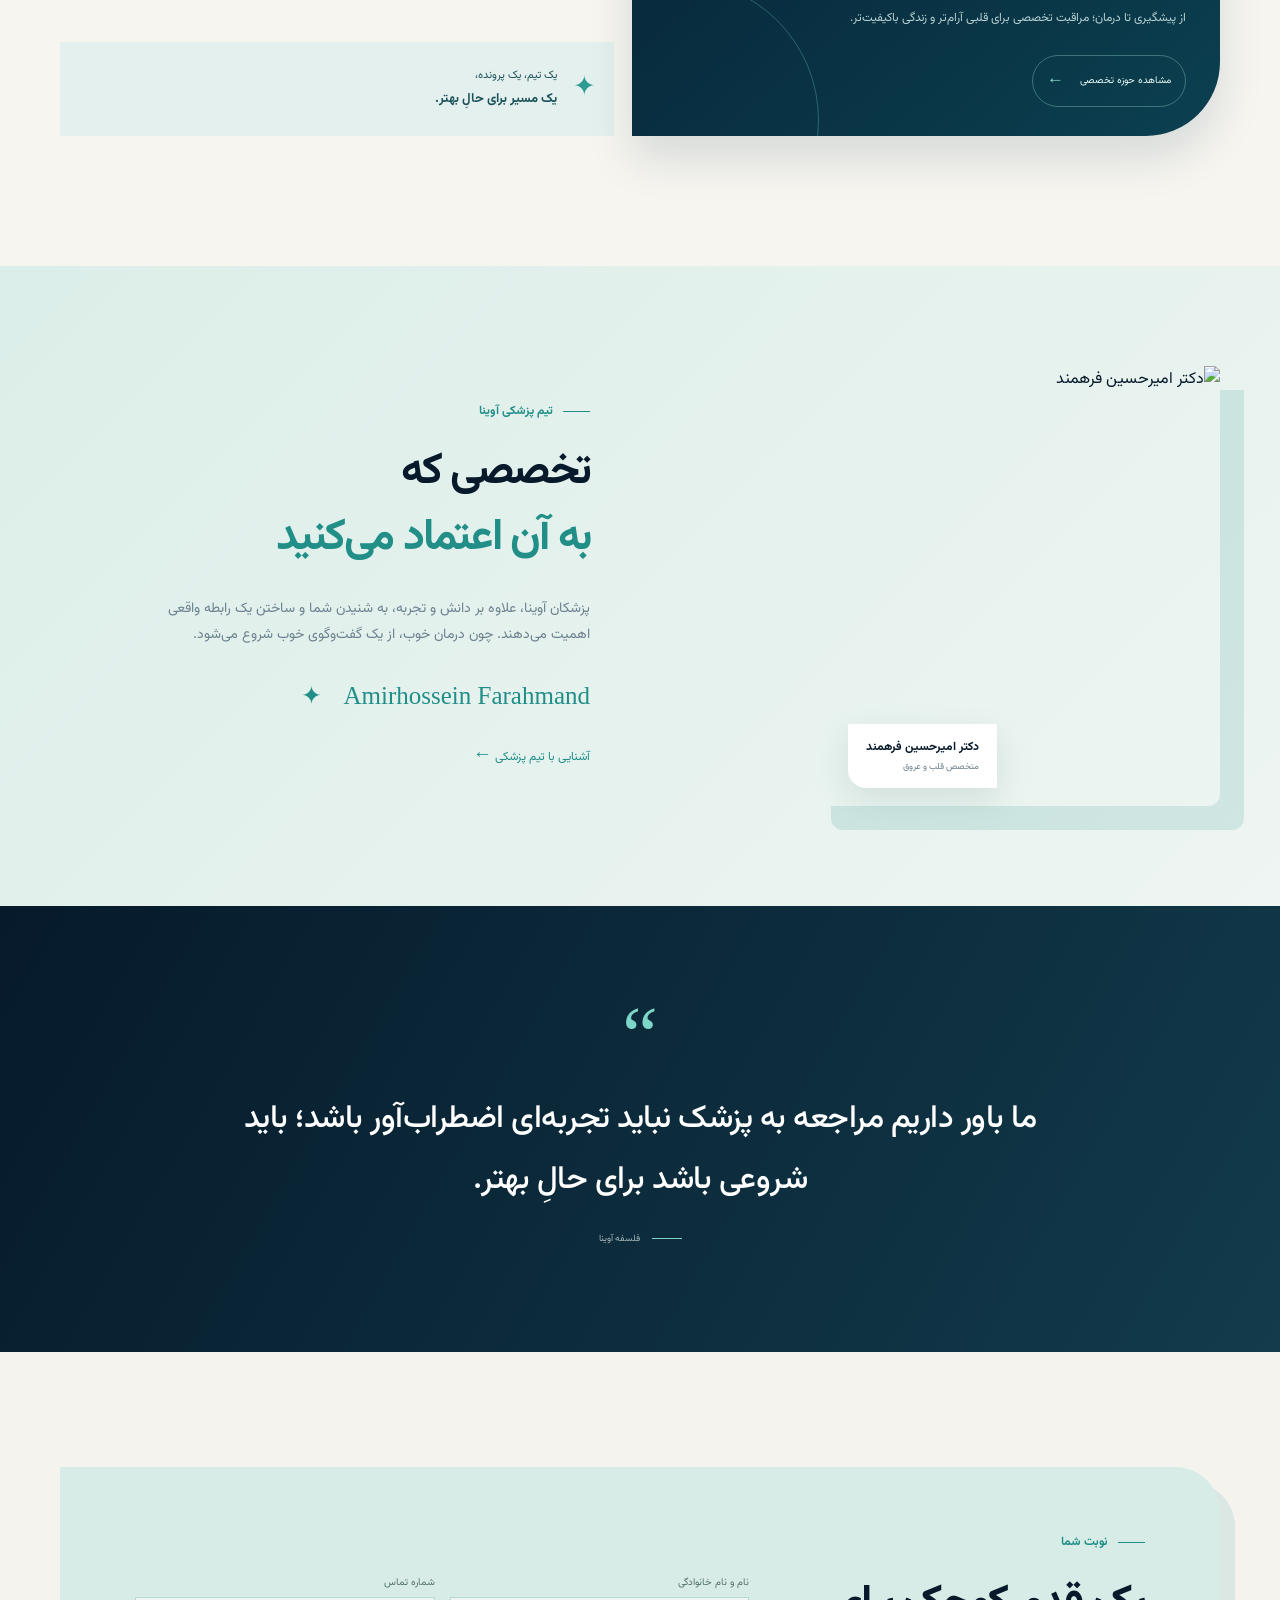
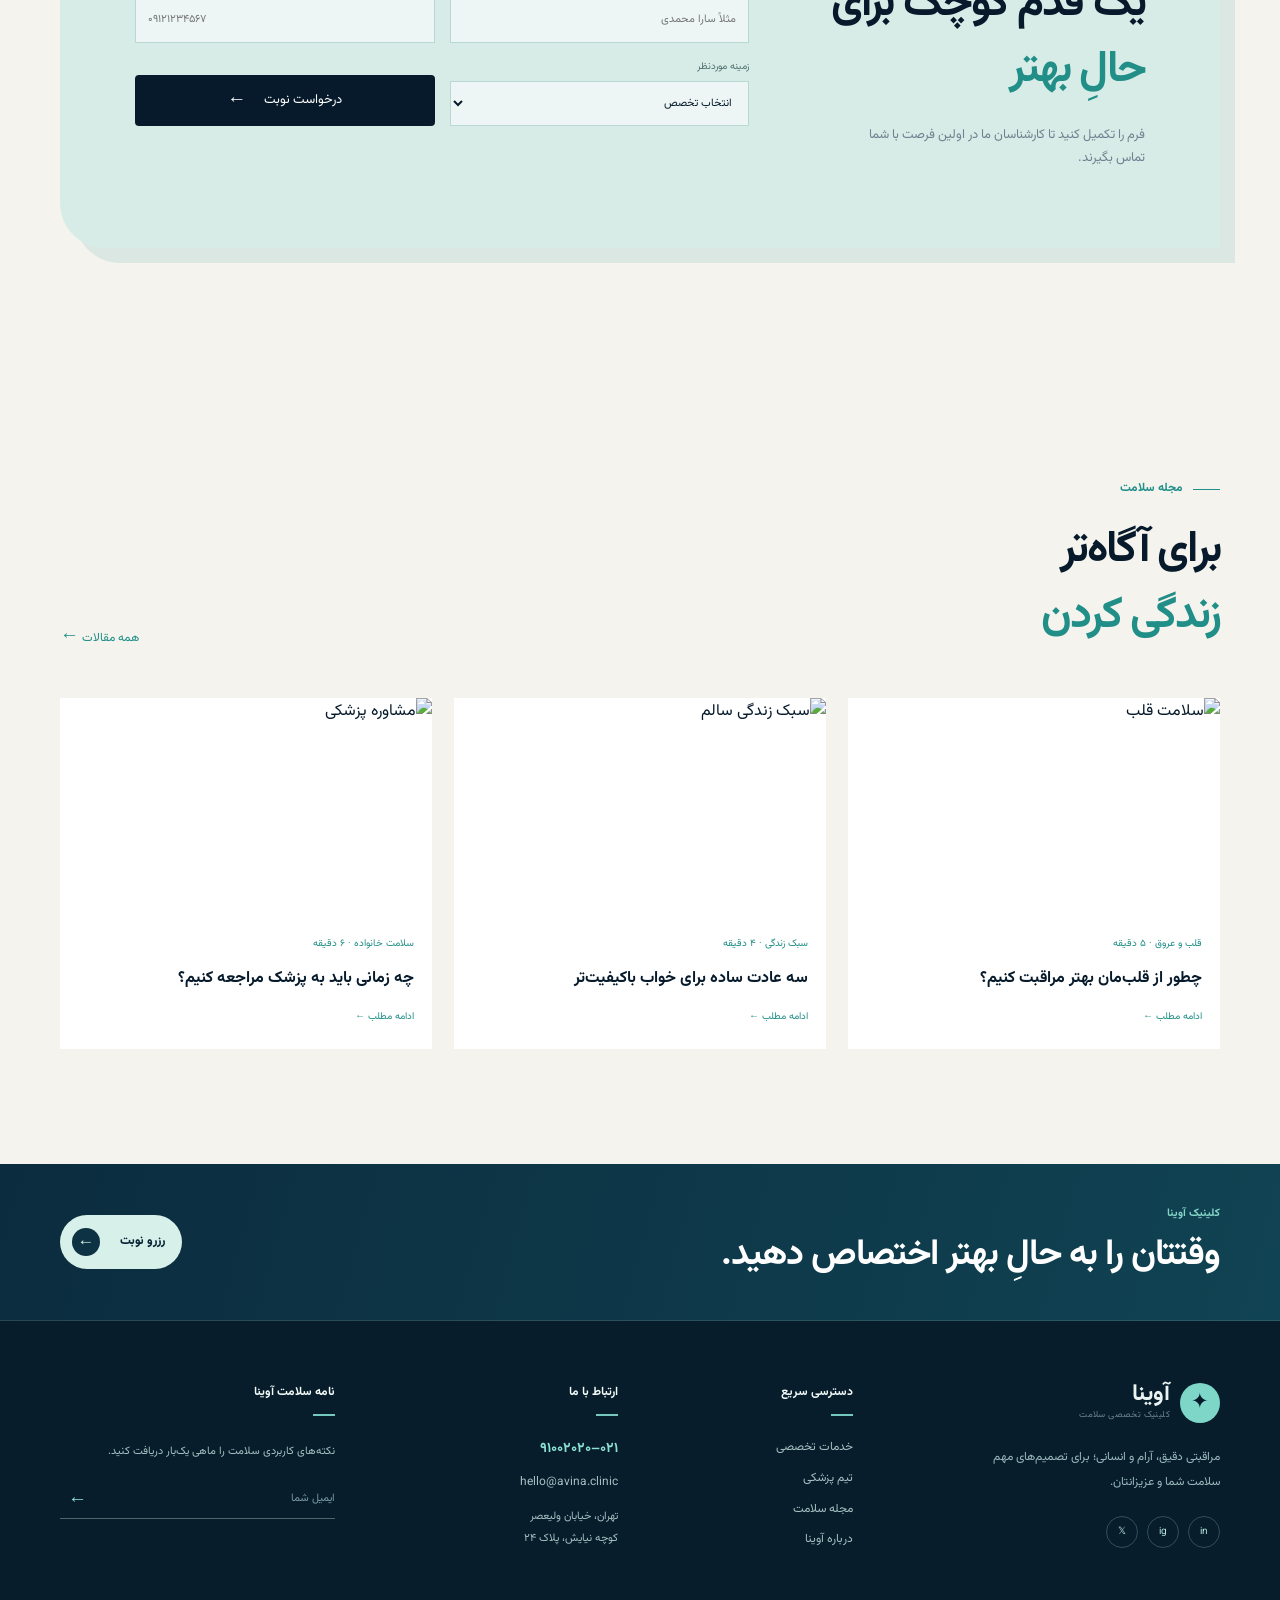
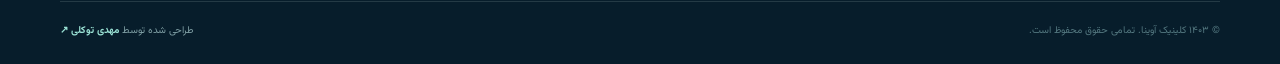
==== commit 577fc29c: "Declutter hero and connect trust section" ====
--- a/index.html
+++ b/index.html
@@ -9,7 +9,7 @@
   <link rel="preconnect" href="https://fonts.googleapis.com" />
   <link rel="preconnect" href="https://fonts.gstatic.com" crossorigin />
   <link href="https://fonts.googleapis.com/css2?family=Vazirmatn:wght@400;500;600;700;800&display=swap" rel="stylesheet" />
-  <link rel="stylesheet" href="styles.css" /><link rel="stylesheet" href="premium.css" /><link rel="stylesheet" href="art-direction.css" /><link rel="stylesheet" href="header-footer.css" /><link rel="stylesheet" href="footer-luxe.css" /><link rel="stylesheet" href="footer-enhanced.css" /><link rel="stylesheet" href="footer-center.css" /><link rel="stylesheet" href="footer-pro.css" /><link rel="stylesheet" href="hero-pro.css" /><link rel="stylesheet" href="services-pro.css" />
+  <link rel="stylesheet" href="styles.css" /><link rel="stylesheet" href="premium.css" /><link rel="stylesheet" href="art-direction.css" /><link rel="stylesheet" href="header-footer.css" /><link rel="stylesheet" href="footer-luxe.css" /><link rel="stylesheet" href="footer-enhanced.css" /><link rel="stylesheet" href="footer-center.css" /><link rel="stylesheet" href="footer-pro.css" /><link rel="stylesheet" href="hero-pro.css" /><link rel="stylesheet" href="services-pro.css" /><link rel="stylesheet" href="trust-pro.css" />
 </head>
 <body>
   <div class="topbar"><div class="container topbar-inner"><span>پاسخ‌گوی شما هستیم؛ هر روز از ۸ صبح تا ۱۰ شب</span><a href="tel:02191002020">۰۲۱–۹۱۰۰۲۰۲۰</a></div></div>
@@ -23,7 +23,7 @@
   <main id="home">
     <section class="hero"><div class="container hero-grid">
       <div class="hero-copy"><div class="hero-kicker"><span class="hero-kicker-dot"></span> کلینیک سلامت آوینا <i>تهران · ۱۴۰۳</i></div><h1>برای حالِ بهتر،<br><em>با آرامش تصمیم بگیرید.</em></h1><p>پزشکی دقیق، گفت‌وگویی انسانی و مسیری روشن برای مراقبت از سلامت شما؛ از اولین مشاوره تا پیگیری درمان.</p><div class="hero-actions"><a class="button" href="#booking">رزرو نوبت <span>←</span></a><a class="hero-text-link" href="#doctors">آشنایی با پزشکان <span>↙</span></a></div><div class="hero-assurance"><div><b>+۳۵</b><span>پزشک متخصص</span></div><div><b>+۱۲</b><span>سال اعتماد</span></div><div><b>۴.۹ از ۵</b><span>رضایت مراجعین</span></div></div></div>
-      <div class="hero-visual"><div class="hero-orbit orbit-one"></div><div class="hero-orbit orbit-two"></div><div class="hero-image-frame"><img src="https://images.unsplash.com/photo-1551601651-2a8555f1a136?auto=format&fit=crop&w=1200&q=90" alt="پزشک در کلینیک آوینا" /><div class="hero-image-caption"><span>کلینیک آوینا</span><b>مراقبت، با احترام به شما</b></div></div><div class="hero-availability"><span class="online-dot"></span><div><b>امروز پذیرش داریم</b><small>تا ساعت ۲۲:۰۰</small></div></div><div class="hero-rating"><span>★</span><div><b>۴.۹ / ۵</b><small>بر اساس ۲,۴۸۰ نظر</small></div></div></div>
+      <div class="hero-visual"><div class="hero-image-frame"><img src="https://images.unsplash.com/photo-1551601651-2a8555f1a136?auto=format&fit=crop&w=1200&q=90" alt="پزشک در کلینیک آوینا" /></div></div>
     </div></section>
 
     <section class="service-strip"><div class="container strip-inner"><div class="strip-title"><span>✧</span><b>هر آنچه برای سلامت<br>خود نیاز دارید</b></div><a href="#services">مشاهده همه خدمات <span>←</span></a><div class="strip-services"><span>قلب و عروق</span><span>پوست و زیبایی</span><span>مغز و اعصاب</span><span>سلامت خانواده</span></div></div></section>
--- a/services-pro.css
+++ b/services-pro.css
@@ -0,0 +1,2 @@
+.services-editorial{padding:118px 0 130px;background:#f6f5f0}.services-head{display:flex;justify-content:space-between;align-items:end;margin-bottom:52px}.services-head h2{margin:0;font-size:clamp(35px,4vw,50px);line-height:1.45;letter-spacing:-2px}.services-intro{max-width:315px}.services-intro p{color:#70858d;font-size:13px;line-height:2;margin:0 0 17px}.services-intro a{color:#258f88;font-size:11px;font-weight:700}.services-intro a span{font-size:18px;margin-right:8px}.services-layout{display:grid;grid-template-columns:1.03fr .97fr;gap:18px;min-height:430px}.service-feature{position:relative;overflow:hidden;padding:29px 34px;background:linear-gradient(140deg,#062033,#0b4050);color:#fff;border-radius:0 0 74px 0;box-shadow:0 22px 45px rgba(7,37,53,.13)}.service-feature:before{content:"";position:absolute;width:280px;height:280px;border:1px solid rgba(123,216,202,.3);border-radius:50%;left:-95px;bottom:-125px}.service-feature-glow{position:absolute;width:220px;height:220px;border-radius:50%;background:rgba(110,207,194,.18);filter:blur(45px);right:-70px;top:-60px}.service-feature-top{position:relative;z-index:1;display:flex;justify-content:space-between;color:#87b7b8;font-size:10px;letter-spacing:1px}.service-arrow{display:grid;place-items:center;width:34px;height:34px;border:1px solid rgba(151,221,210,.4);border-radius:50%;font-size:18px;color:#9ce1d5}.service-feature-content{position:relative;z-index:1;margin-top:112px;max-width:365px}.service-symbol{font-size:41px;color:#8ddfd1;margin-bottom:5px}.service-feature h3{font-size:29px;margin:0 0 10px}.service-feature p{color:#b7d0d1;font-size:12px;line-height:2;margin-bottom:25px}.service-cta{display:inline-flex;align-items:center;gap:16px;padding:10px 14px;border:1px solid rgba(157,223,213,.35);border-radius:30px;color:#e8fbf6;font-size:10px}.service-cta span{font-size:17px;color:#91dfd1}.service-list{display:flex;flex-direction:column;gap:0;border-top:1px solid #d9e3df}.service-list-item{display:flex;align-items:center;gap:17px;min-height:94px;padding:0 18px;border-bottom:1px solid #d9e3df;color:#193b4a;transition:.25s}.service-list-item:hover,.service-list-item.active{background:#e6f2ee;padding-right:27px}.service-list-number{align-self:flex-start;margin-top:22px;color:#8ea1a4;font-size:10px}.service-list-item span:nth-child(2){flex:1}.service-list-item b{display:block;font-size:16px}.service-list-item small{display:block;color:#83969a;font-size:10px;margin-top:2px}.service-list-item i{font-style:normal;color:#278e88;font-size:21px}.services-note{display:flex;align-items:center;gap:16px;margin-top:auto;padding:23px 18px;background:#e4f0ed;color:#1c525b}.services-note>span{font-size:27px;color:#2d9b92}.services-note p{font-size:11px;line-height:1.9;margin:0}.services-note b{font-size:13px}.services-editorial em{color:#238f87}
+@media(max-width:800px){.services-editorial{padding:76px 0 82px}.services-head{display:block;margin-bottom:34px}.services-intro{margin-top:19px}.services-layout{grid-template-columns:1fr;min-height:unset}.service-feature{min-height:390px;padding:25px 24px;border-radius:0 0 46px 0}.service-feature-content{margin-top:94px}.service-feature h3{font-size:26px}.service-list-item{min-height:88px}.services-note{margin-top:0}.services-intro a{display:inline-block;margin-top:4px}}
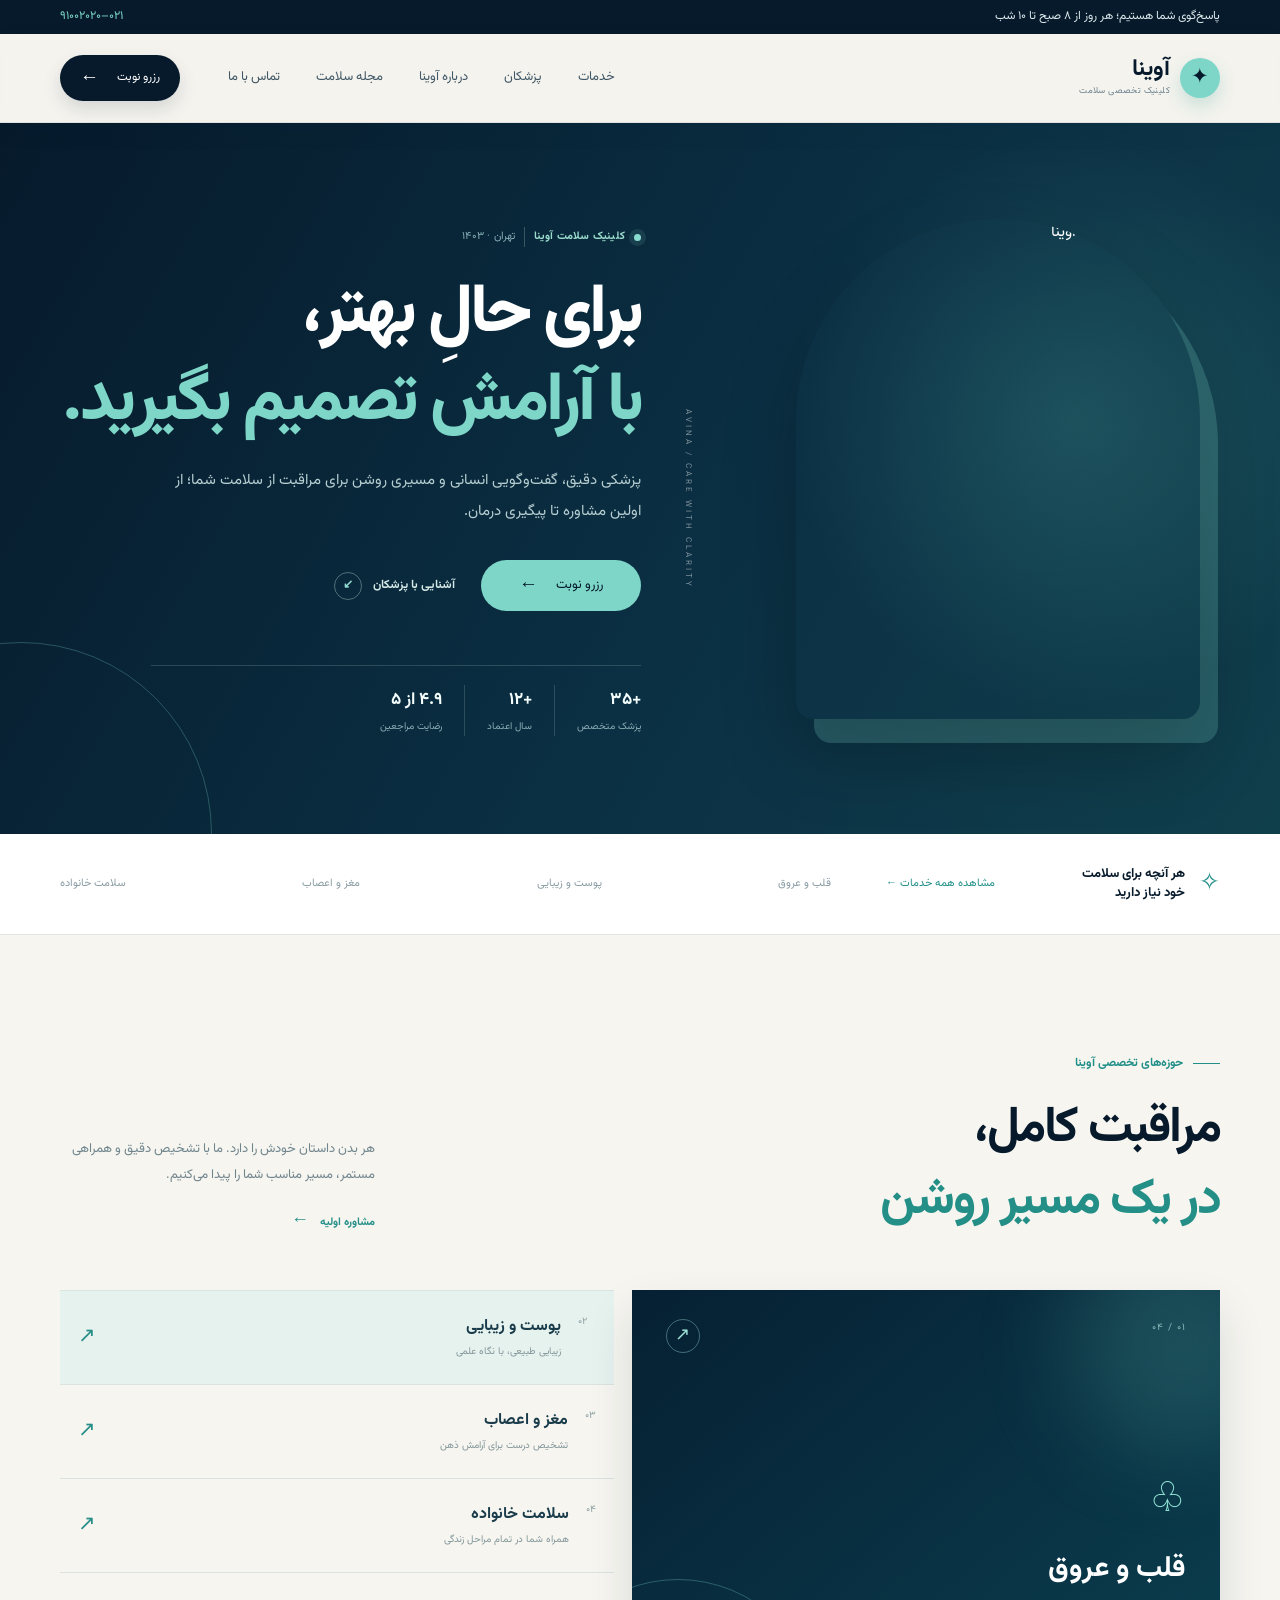
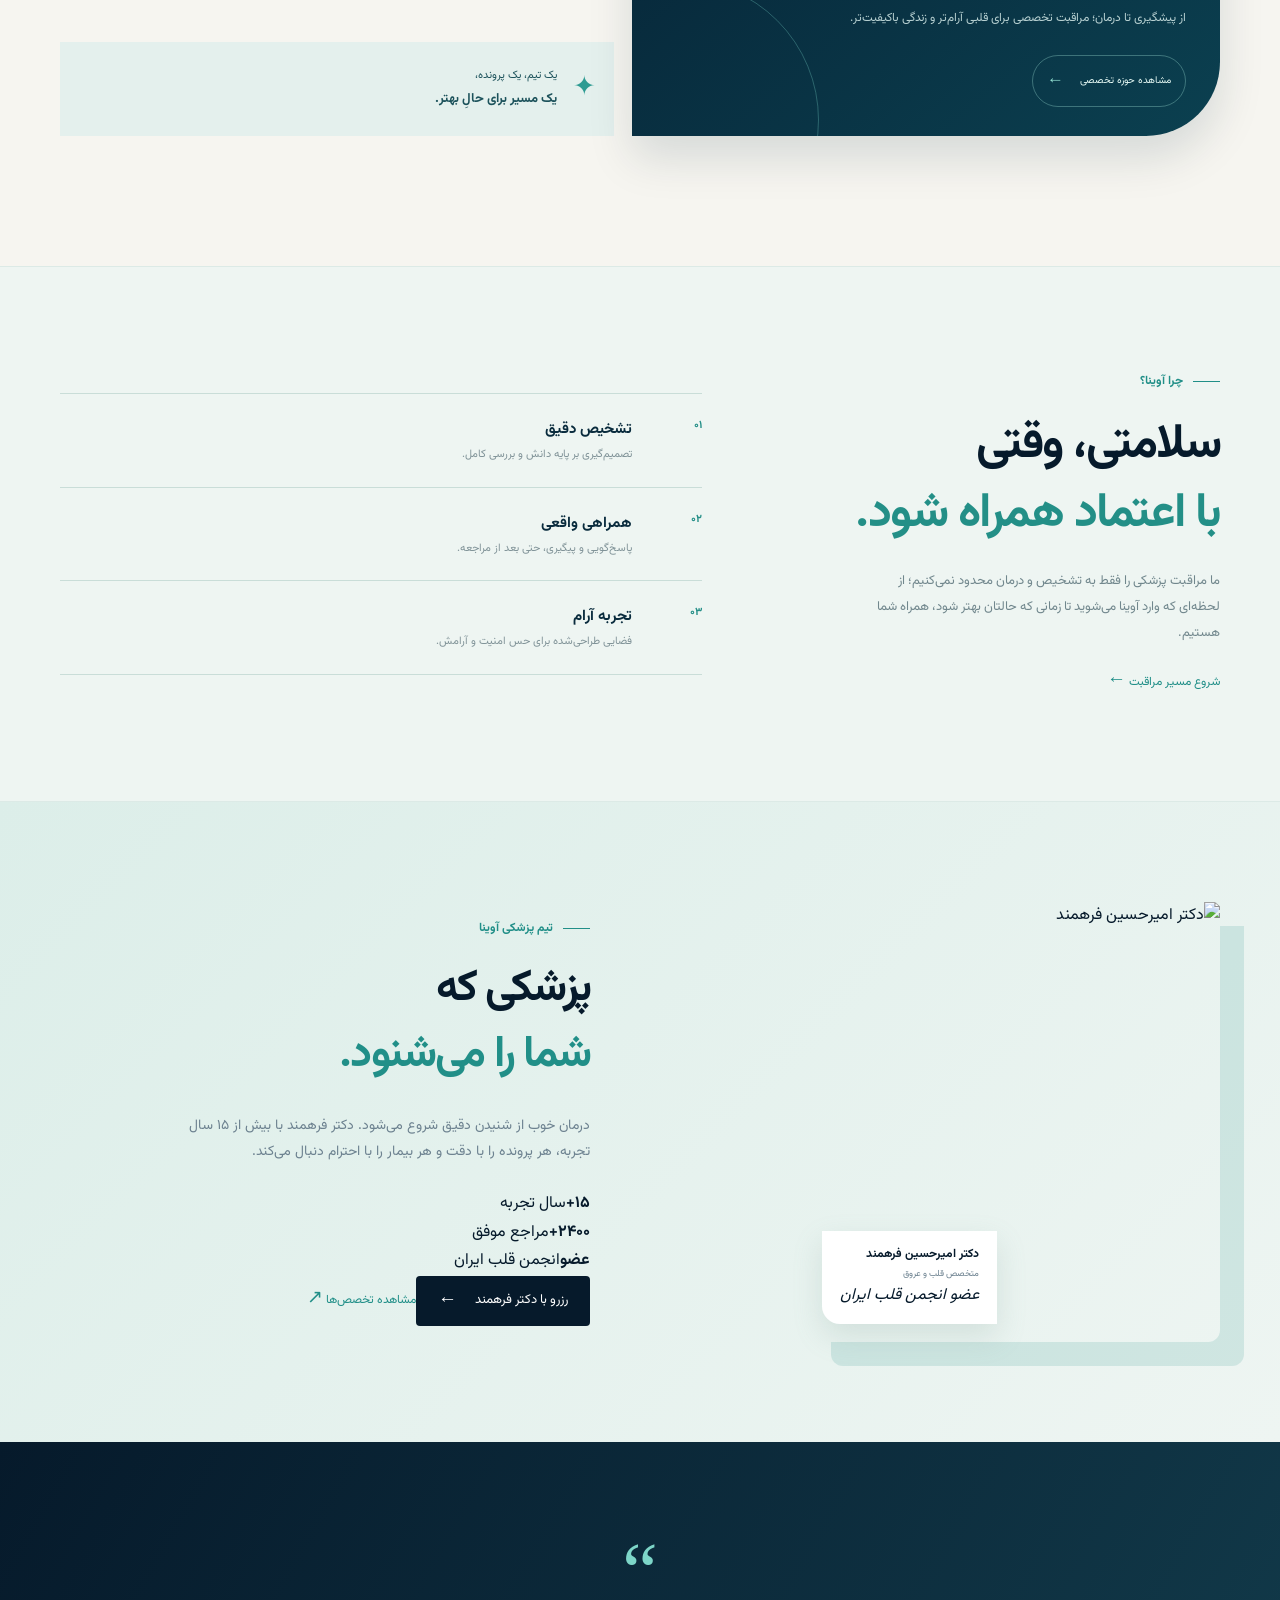
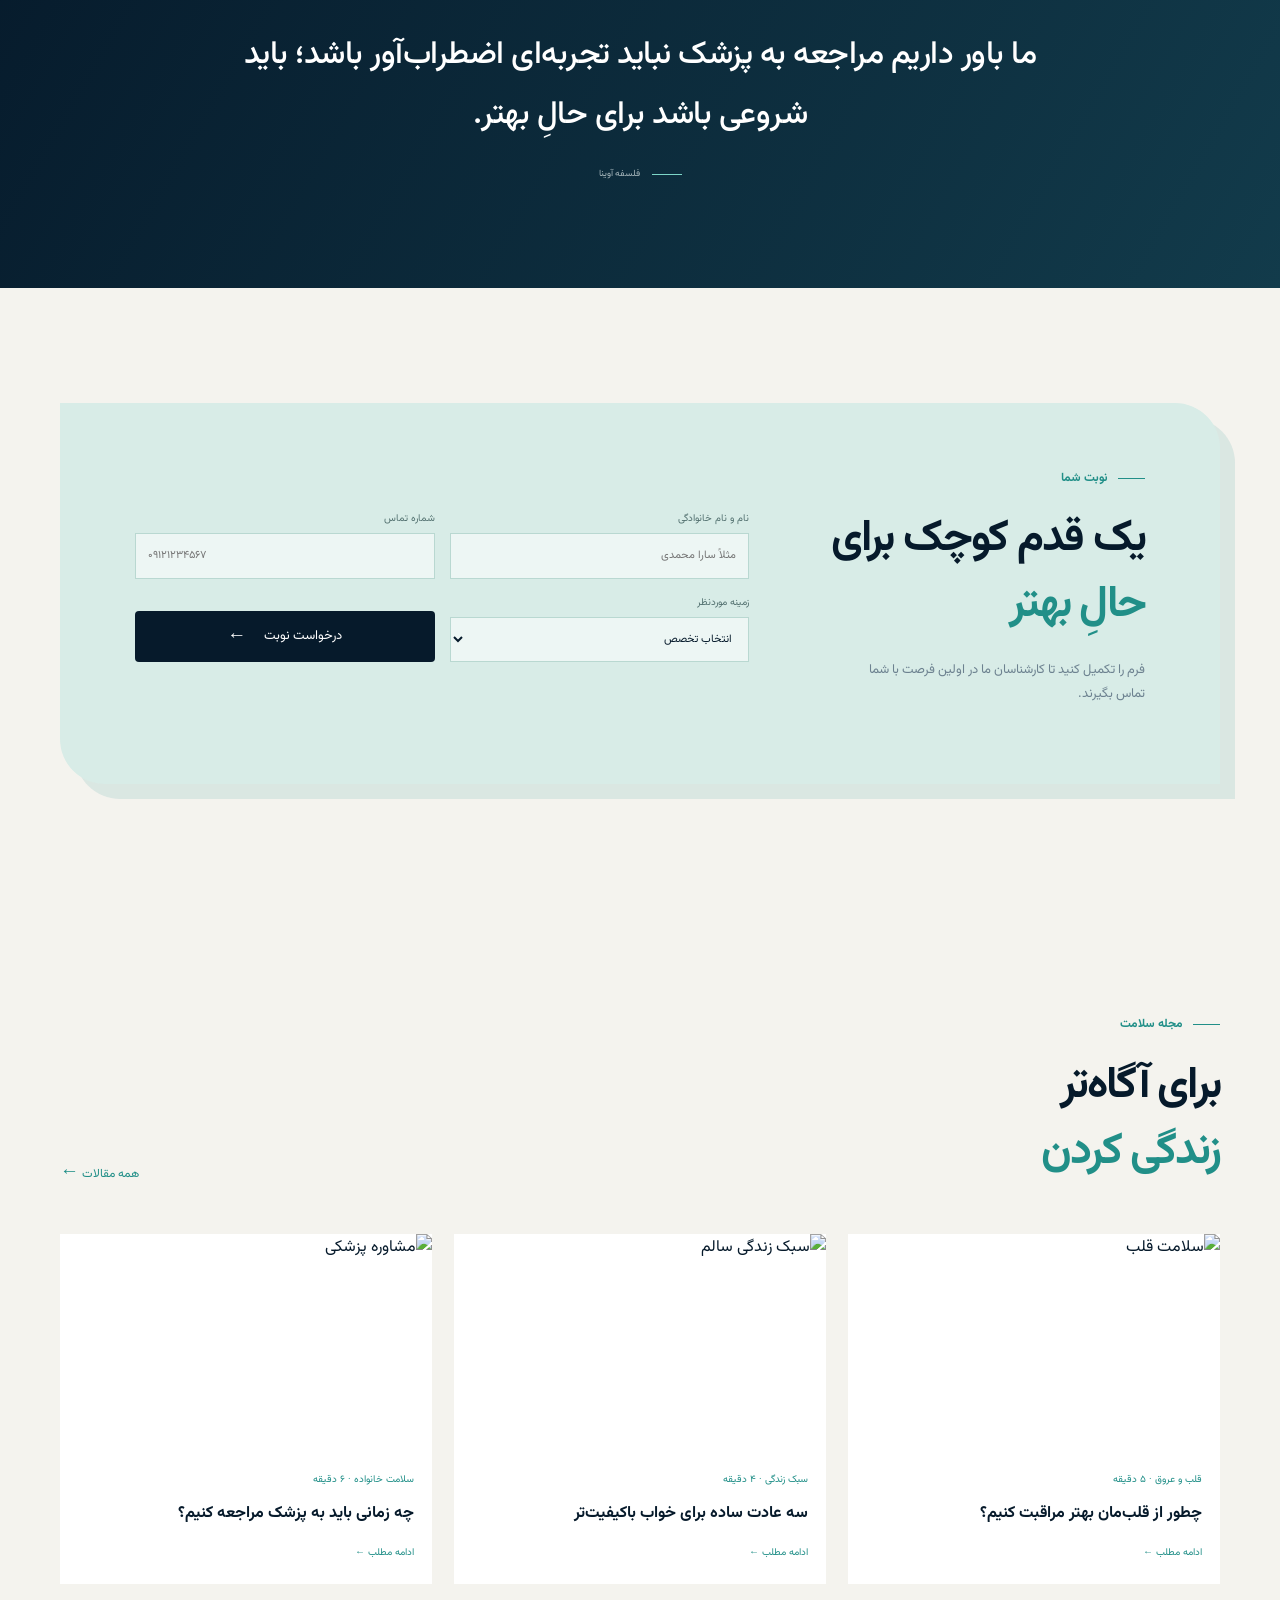
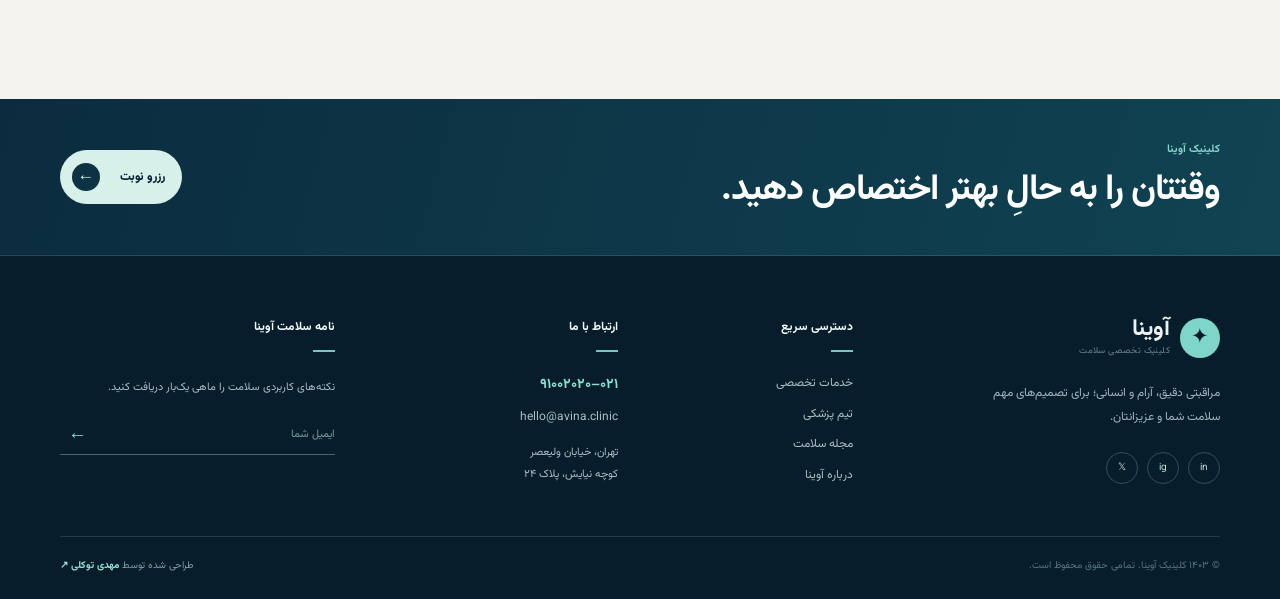
==== commit 6801582a: "Upgrade doctor profile section" ====
--- a/index.html
+++ b/index.html
@@ -9,7 +9,7 @@
   <link rel="preconnect" href="https://fonts.googleapis.com" />
   <link rel="preconnect" href="https://fonts.gstatic.com" crossorigin />
   <link href="https://fonts.googleapis.com/css2?family=Vazirmatn:wght@400;500;600;700;800&display=swap" rel="stylesheet" />
-  <link rel="stylesheet" href="styles.css" /><link rel="stylesheet" href="premium.css" /><link rel="stylesheet" href="art-direction.css" /><link rel="stylesheet" href="header-footer.css" /><link rel="stylesheet" href="footer-luxe.css" /><link rel="stylesheet" href="footer-enhanced.css" /><link rel="stylesheet" href="footer-center.css" /><link rel="stylesheet" href="footer-pro.css" /><link rel="stylesheet" href="hero-pro.css" /><link rel="stylesheet" href="services-pro.css" /><link rel="stylesheet" href="trust-pro.css" />
+  <link rel="stylesheet" href="styles.css" /><link rel="stylesheet" href="premium.css" /><link rel="stylesheet" href="art-direction.css" /><link rel="stylesheet" href="header-footer.css" /><link rel="stylesheet" href="footer-luxe.css" /><link rel="stylesheet" href="footer-enhanced.css" /><link rel="stylesheet" href="footer-center.css" /><link rel="stylesheet" href="footer-pro.css" /><link rel="stylesheet" href="hero-pro.css" /><link rel="stylesheet" href="services-pro.css" /><link rel="stylesheet" href="trust-pro.css" /><link rel="stylesheet" href="doctor-pro.css" />
 </head>
 <body>
   <div class="topbar"><div class="container topbar-inner"><span>پاسخ‌گوی شما هستیم؛ هر روز از ۸ صبح تا ۱۰ شب</span><a href="tel:02191002020">۰۲۱–۹۱۰۰۲۰۲۰</a></div></div>
@@ -30,7 +30,7 @@
 
     <section class="services-editorial" id="services"><div class="container"><div class="services-head"><div><div class="eyebrow"><span></span> حوزه‌های تخصصی آوینا</div><h2>مراقبت کامل،<br><em>در یک مسیر روشن</em></h2></div><div class="services-intro"><p>هر بدن داستان خودش را دارد. ما با تشخیص دقیق و همراهی مستمر، مسیر مناسب شما را پیدا می‌کنیم.</p><a href="#booking">مشاوره اولیه <span>←</span></a></div></div><div class="services-layout"><article class="service-feature"><div class="service-feature-top"><span>۰۱ / ۰۴</span><span class="service-arrow">↗</span></div><div class="service-feature-content"><div class="service-symbol">♧</div><h3>قلب و عروق</h3><p>از پیشگیری تا درمان؛ مراقبت تخصصی برای قلبی آرام‌تر و زندگی باکیفیت‌تر.</p><a class="service-cta" href="#booking">مشاهده حوزه تخصصی <span>←</span></a></div><div class="service-feature-glow"></div></article><div class="service-list"><a class="service-list-item active" href="#booking"><span class="service-list-number">۰۲</span><span><b>پوست و زیبایی</b><small>زیبایی طبیعی، با نگاه علمی</small></span><i>↗</i></a><a class="service-list-item" href="#booking"><span class="service-list-number">۰۳</span><span><b>مغز و اعصاب</b><small>تشخیص درست برای آرامش ذهن</small></span><i>↗</i></a><a class="service-list-item" href="#booking"><span class="service-list-number">۰۴</span><span><b>سلامت خانواده</b><small>همراه شما در تمام مراحل زندگی</small></span><i>↗</i></a><div class="services-note"><span>✦</span><p>یک تیم، یک پرونده،<br><b>یک مسیر برای حالِ بهتر.</b></p></div></div></div></div></section>
 
-    <section class="doctor-section" id="doctors"><div class="container doctor-grid"><div class="doctor-image"><img src="https://images.unsplash.com/photo-1612349317150-e413f6a5b16d?auto=format&fit=crop&w=900&q=85" alt="دکتر امیرحسین فرهمند" /><div class="doctor-tag"><b>دکتر امیرحسین فرهمند</b><span>متخصص قلب و عروق</span></div></div><div class="doctor-copy"><div class="eyebrow"><span></span> تیم پزشکی آوینا</div><h2>تخصصی که<br><em>به آن اعتماد می‌کنید</em></h2><p>پزشکان آوینا، علاوه بر دانش و تجربه، به شنیدن شما و ساختن یک رابطه واقعی اهمیت می‌دهند. چون درمان خوب، از یک گفت‌وگوی خوب شروع می‌شود.</p><div class="signature">Amirhossein Farahmand <span>✦</span></div><a class="text-link" href="#booking">آشنایی با تیم پزشکی <span>←</span></a></div></div></section>
+    <section class="doctor-section" id="doctors"><div class="container doctor-grid"><div class="doctor-image"><img src="https://images.unsplash.com/photo-1612349317150-e413f6a5b16d?auto=format&fit=crop&w=900&q=85" alt="دکتر امیرحسین فرهمند" /><div class="doctor-tag"><b>دکتر امیرحسین فرهمند</b><span>متخصص قلب و عروق</span><i>عضو انجمن قلب ایران</i></div></div><div class="doctor-copy"><div class="eyebrow"><span></span> تیم پزشکی آوینا</div><h2>پزشکی که<br><em>شما را می‌شنود.</em></h2><p>درمان خوب از شنیدن دقیق شروع می‌شود. دکتر فرهمند با بیش از ۱۵ سال تجربه، هر پرونده را با دقت و هر بیمار را با احترام دنبال می‌کند.</p><div class="doctor-meta"><div><b>۱۵+</b><span>سال تجربه</span></div><div><b>۲۴۰۰+</b><span>مراجع موفق</span></div><div><b>عضو</b><span>انجمن قلب ایران</span></div></div><div class="doctor-actions"><a class="button" href="#booking">رزرو با دکتر فرهمند <span>←</span></a><a class="text-link" href="#booking">مشاهده تخصص‌ها <span>↗</span></a></div></div></div></section>
 
     <section class="quote-section" id="about"><div class="container quote-inner"><span class="quote-mark">“</span><blockquote>ما باور داریم مراجعه به پزشک نباید تجربه‌ای اضطراب‌آور باشد؛ باید شروعی باشد برای حالِ بهتر.</blockquote><div class="quote-author"><span></span><small>فلسفه آوینا</small></div></div></section>
 
--- a/trust-pro.css
+++ b/trust-pro.css
@@ -0,0 +1 @@
+.trust-section{padding:104px 0;background:#eef5f2;border-top:1px solid #dceae6;border-bottom:1px solid #dceae6}.trust-layout{display:grid;grid-template-columns:.8fr 1.2fr;gap:90px;align-items:center}.trust-copy h2{font-size:clamp(34px,4vw,48px);line-height:1.45;letter-spacing:-1.5px;margin:0 0 18px}.trust-copy p{color:#71878d;font-size:13px;line-height:2;max-width:350px;margin-bottom:22px}.trust-copy em{color:#238f87}.trust-points{border-top:1px solid #c9ddd8}.trust-point{display:grid;grid-template-columns:50px 1fr;gap:20px;align-items:start;padding:22px 0;border-bottom:1px solid #c9ddd8}.trust-point>strong{font-size:11px;color:#258f88}.trust-point b{display:block;font-size:15px;color:#092b3d;margin-bottom:2px}.trust-point p{margin:0;color:#809398;font-size:11px}.trust-point:hover b{color:#238f87}@media(max-width:800px){.trust-section{padding:72px 0}.trust-layout{grid-template-columns:1fr;gap:42px}.trust-copy h2{font-size:34px}.trust-point{grid-template-columns:35px 1fr;gap:12px}}
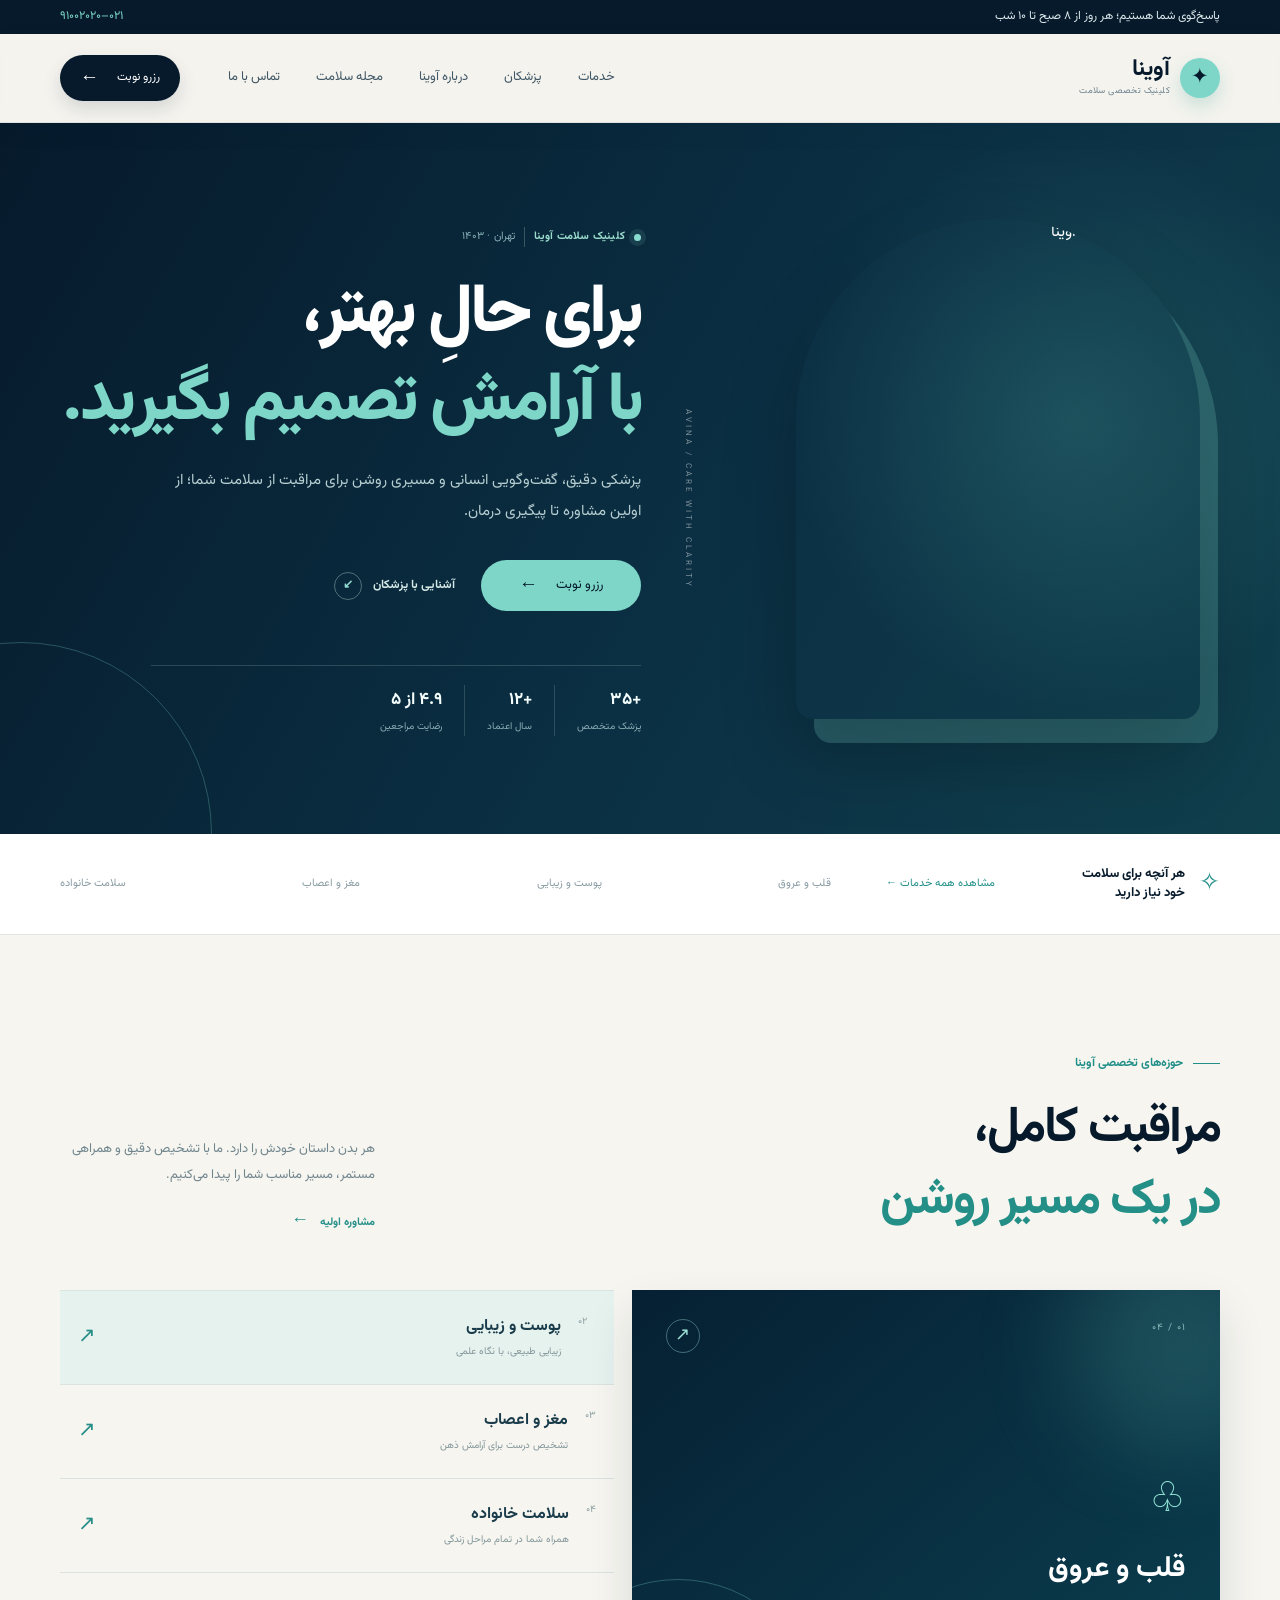
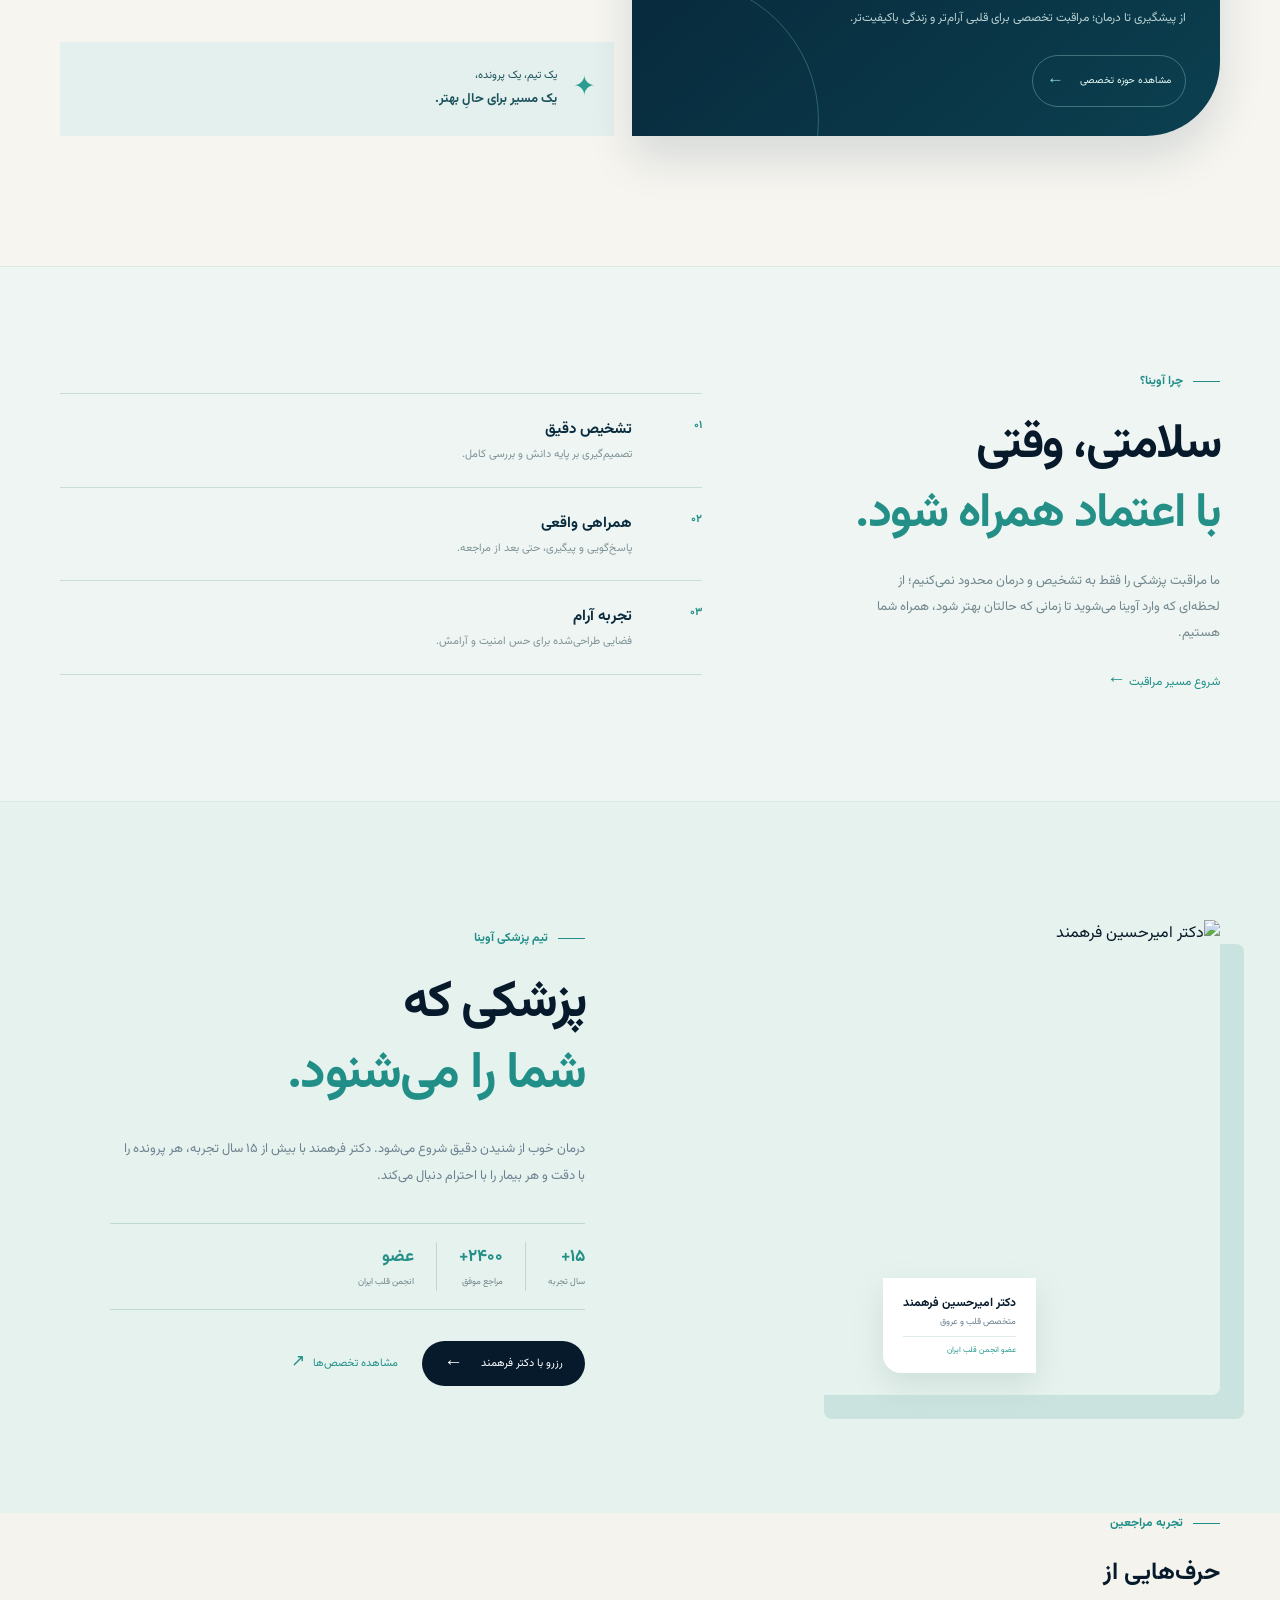
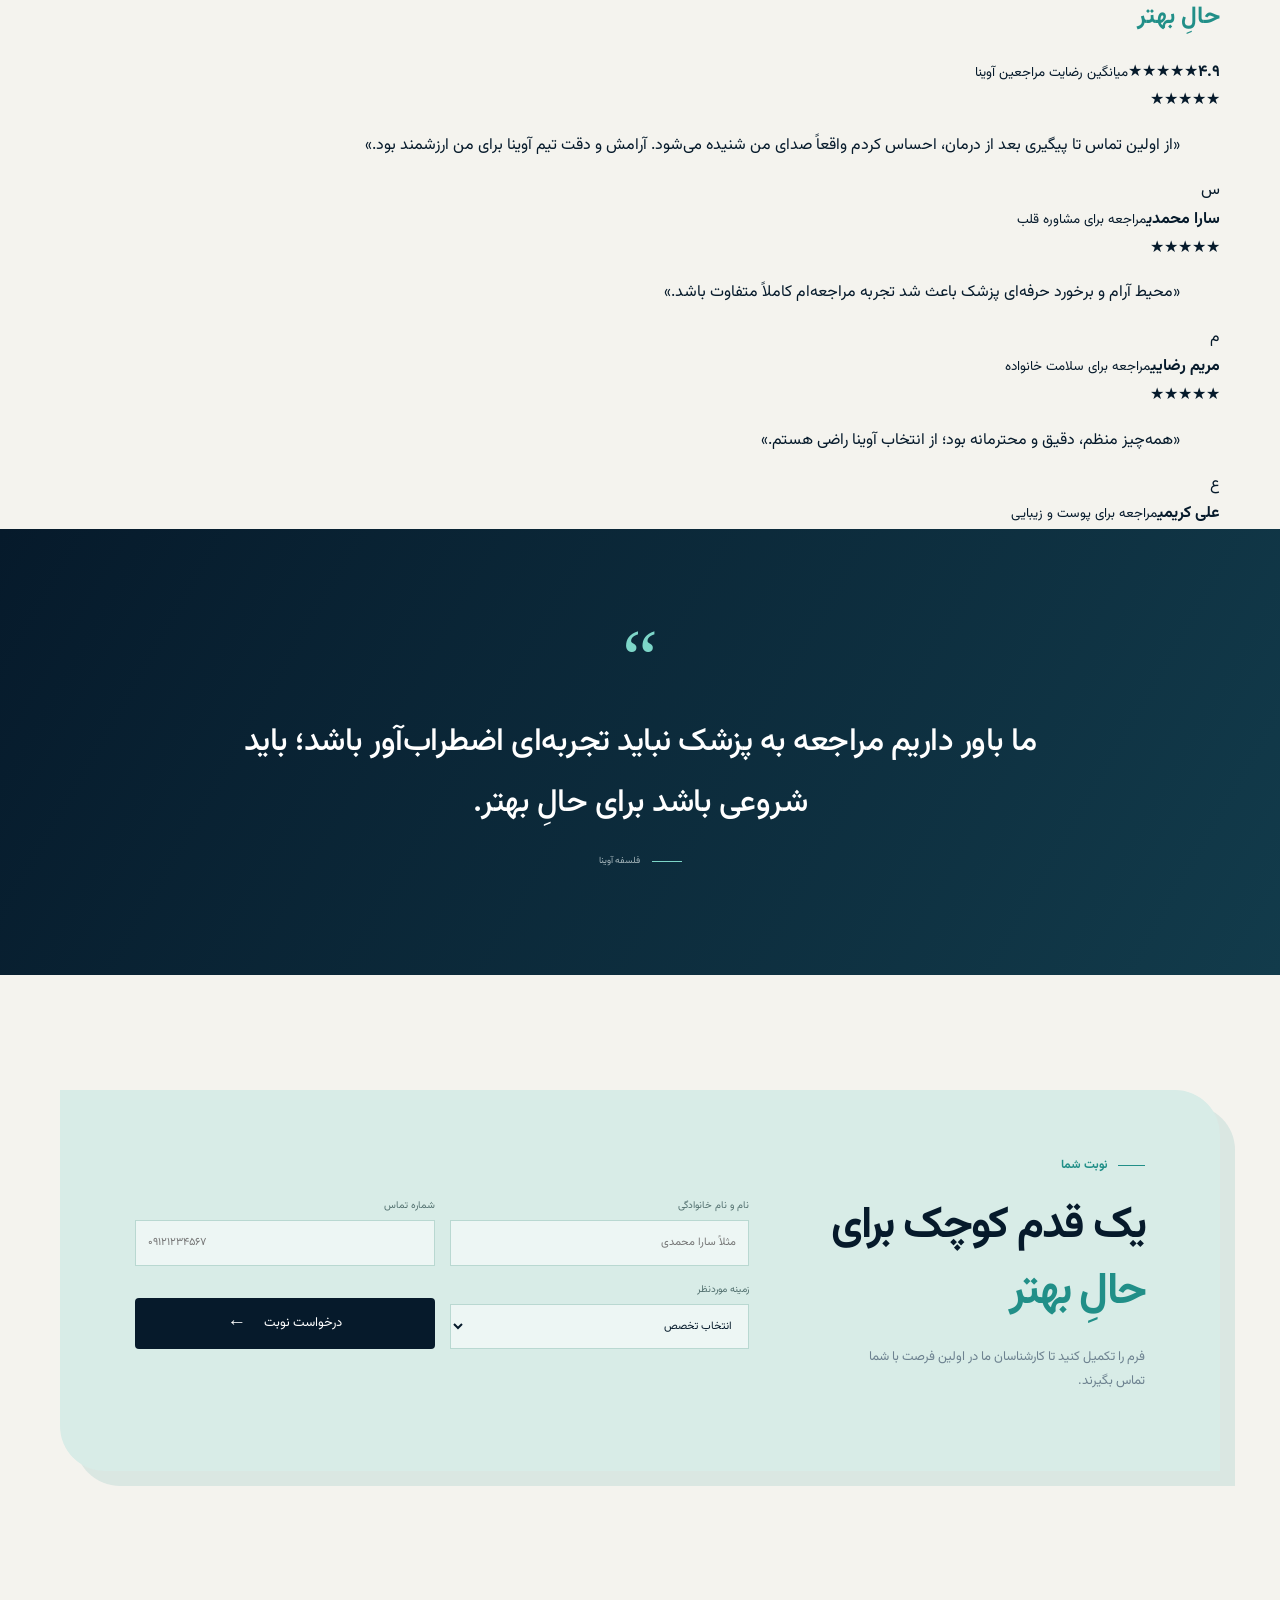
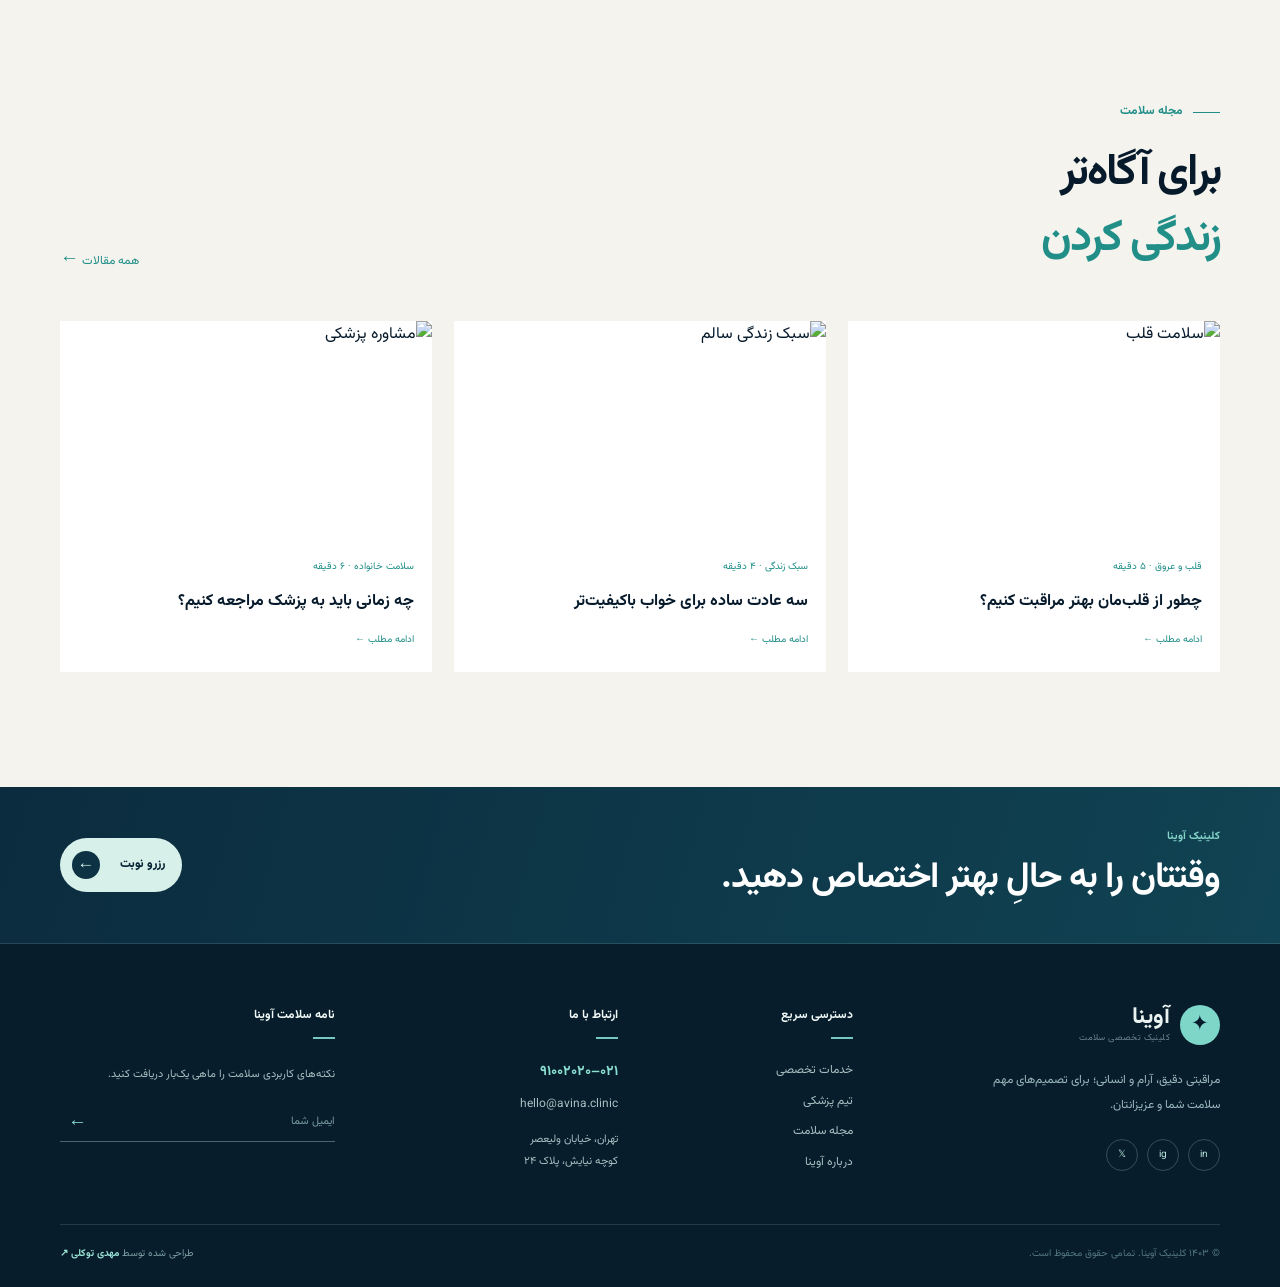
==== commit f7cfcde4: "Add restrained patient testimonials section" ====
--- a/index.html
+++ b/index.html
@@ -9,7 +9,7 @@
   <link rel="preconnect" href="https://fonts.googleapis.com" />
   <link rel="preconnect" href="https://fonts.gstatic.com" crossorigin />
   <link href="https://fonts.googleapis.com/css2?family=Vazirmatn:wght@400;500;600;700;800&display=swap" rel="stylesheet" />
-  <link rel="stylesheet" href="styles.css" /><link rel="stylesheet" href="premium.css" /><link rel="stylesheet" href="art-direction.css" /><link rel="stylesheet" href="header-footer.css" /><link rel="stylesheet" href="footer-luxe.css" /><link rel="stylesheet" href="footer-enhanced.css" /><link rel="stylesheet" href="footer-center.css" /><link rel="stylesheet" href="footer-pro.css" /><link rel="stylesheet" href="hero-pro.css" /><link rel="stylesheet" href="services-pro.css" /><link rel="stylesheet" href="trust-pro.css" /><link rel="stylesheet" href="doctor-pro.css" />
+  <link rel="stylesheet" href="styles.css" /><link rel="stylesheet" href="premium.css" /><link rel="stylesheet" href="art-direction.css" /><link rel="stylesheet" href="header-footer.css" /><link rel="stylesheet" href="footer-luxe.css" /><link rel="stylesheet" href="footer-enhanced.css" /><link rel="stylesheet" href="footer-center.css" /><link rel="stylesheet" href="footer-pro.css" /><link rel="stylesheet" href="hero-pro.css" /><link rel="stylesheet" href="services-pro.css" /><link rel="stylesheet" href="trust-pro.css" /><link rel="stylesheet" href="doctor-pro.css" /><link rel="stylesheet" href="testimonials-pro.css" />
 </head>
 <body>
   <div class="topbar"><div class="container topbar-inner"><span>پاسخ‌گوی شما هستیم؛ هر روز از ۸ صبح تا ۱۰ شب</span><a href="tel:02191002020">۰۲۱–۹۱۰۰۲۰۲۰</a></div></div>
@@ -32,6 +32,8 @@
 
     <section class="doctor-section" id="doctors"><div class="container doctor-grid"><div class="doctor-image"><img src="https://images.unsplash.com/photo-1612349317150-e413f6a5b16d?auto=format&fit=crop&w=900&q=85" alt="دکتر امیرحسین فرهمند" /><div class="doctor-tag"><b>دکتر امیرحسین فرهمند</b><span>متخصص قلب و عروق</span><i>عضو انجمن قلب ایران</i></div></div><div class="doctor-copy"><div class="eyebrow"><span></span> تیم پزشکی آوینا</div><h2>پزشکی که<br><em>شما را می‌شنود.</em></h2><p>درمان خوب از شنیدن دقیق شروع می‌شود. دکتر فرهمند با بیش از ۱۵ سال تجربه، هر پرونده را با دقت و هر بیمار را با احترام دنبال می‌کند.</p><div class="doctor-meta"><div><b>۱۵+</b><span>سال تجربه</span></div><div><b>۲۴۰۰+</b><span>مراجع موفق</span></div><div><b>عضو</b><span>انجمن قلب ایران</span></div></div><div class="doctor-actions"><a class="button" href="#booking">رزرو با دکتر فرهمند <span>←</span></a><a class="text-link" href="#booking">مشاهده تخصص‌ها <span>↗</span></a></div></div></div></section>
 
+    <section class="testimonials-section"><div class="container"><div class="testimonials-head"><div><div class="eyebrow"><span></span> تجربه مراجعین</div><h2>حرف‌هایی از<br><em>حالِ بهتر</em></h2></div><div class="testimonial-rating"><b>۴.۹</b><span>★★★★★</span><small>میانگین رضایت مراجعین آوینا</small></div></div><div class="testimonials-track"><article class="testimonial-card testimonial-featured"><div class="testimonial-stars">★★★★★</div><blockquote>«از اولین تماس تا پیگیری بعد از درمان، احساس کردم واقعاً صدای من شنیده می‌شود. آرامش و دقت تیم آوینا برای من ارزشمند بود.»</blockquote><div class="testimonial-person"><span>س</span><div><b>سارا محمدی</b><small>مراجعه برای مشاوره قلب</small></div></div></article><article class="testimonial-card"><div class="testimonial-stars">★★★★★</div><blockquote>«محیط آرام و برخورد حرفه‌ای پزشک باعث شد تجربه مراجعه‌ام کاملاً متفاوت باشد.»</blockquote><div class="testimonial-person"><span>م</span><div><b>مریم رضایی</b><small>مراجعه برای سلامت خانواده</small></div></div></article><article class="testimonial-card"><div class="testimonial-stars">★★★★★</div><blockquote>«همه‌چیز منظم، دقیق و محترمانه بود؛ از انتخاب آوینا راضی هستم.»</blockquote><div class="testimonial-person"><span>ع</span><div><b>علی کریمی</b><small>مراجعه برای پوست و زیبایی</small></div></div></article></div></div></section>
+
     <section class="quote-section" id="about"><div class="container quote-inner"><span class="quote-mark">“</span><blockquote>ما باور داریم مراجعه به پزشک نباید تجربه‌ای اضطراب‌آور باشد؛ باید شروعی باشد برای حالِ بهتر.</blockquote><div class="quote-author"><span></span><small>فلسفه آوینا</small></div></div></section>
 
     <section class="booking section" id="booking"><div class="container booking-box"><div><div class="eyebrow"><span></span> نوبت شما</div><h2>یک قدم کوچک برای<br><em>حالِ بهتر</em></h2><p>فرم را تکمیل کنید تا کارشناسان ما در اولین فرصت با شما تماس بگیرند.</p></div><form id="booking-form"><label>نام و نام خانوادگی<input required type="text" placeholder="مثلاً سارا محمدی" /></label><label>شماره تماس<input required type="tel" placeholder="۰۹۱۲۱۲۳۴۵۶۷" /></label><label>زمینه موردنظر<select><option>انتخاب تخصص</option><option>قلب و عروق</option><option>پوست و زیبایی</option><option>مغز و اعصاب</option></select></label><button class="button" type="submit">درخواست نوبت <span>←</span></button><div class="form-message" role="status"></div></form></div></section>
--- a/doctor-pro.css
+++ b/doctor-pro.css
@@ -0,0 +1 @@
+.doctor-section{padding:118px 0;background:#e6f2ee}.doctor-grid{gap:110px}.doctor-image img{width:80%;height:475px;border-radius:120px 8px 8px 8px;filter:saturate(.88)}.doctor-tag{right:35%;bottom:22px;padding:15px 20px;border-radius:0 0 0 18px}.doctor-tag span,.doctor-tag i{display:block}.doctor-tag i{font-style:normal;font-size:8px;color:#2d9b92;margin-top:6px;padding-top:6px;border-top:1px solid #e0ece8}.doctor-copy h2{font-size:clamp(36px,4vw,52px);line-height:1.4;margin-bottom:24px}.doctor-copy>p{font-size:13px;line-height:2.1;max-width:470px}.doctor-meta{display:flex;gap:0;margin:32px 0 31px;padding:18px 0;border-top:1px solid #bfd8d1;border-bottom:1px solid #bfd8d1;max-width:475px}.doctor-meta>div{padding:0 22px;border-left:1px solid #bfd8d1}.doctor-meta>div:first-child{padding-right:0}.doctor-meta>div:last-child{border-left:0}.doctor-meta b,.doctor-meta span{display:block}.doctor-meta b{color:#238f87;font-size:17px}.doctor-meta span{color:#70878b;font-size:9px;margin-top:2px}.doctor-actions{display:flex;align-items:center;gap:24px}.doctor-actions .button{border-radius:999px;font-size:11px}.doctor-actions .text-link{font-size:11px}.doctor-actions .text-link span{font-size:17px;margin-right:5px}@media(max-width:800px){.doctor-section{padding:76px 0}.doctor-grid{gap:42px}.doctor-image img{width:88%;height:390px}.doctor-tag{right:25%}.doctor-copy h2{font-size:36px}.doctor-meta>div{padding:0 10px}.doctor-meta b{font-size:14px}.doctor-meta span{font-size:8px}.doctor-actions{gap:14px}.doctor-actions .button{padding:11px 13px;font-size:10px}}
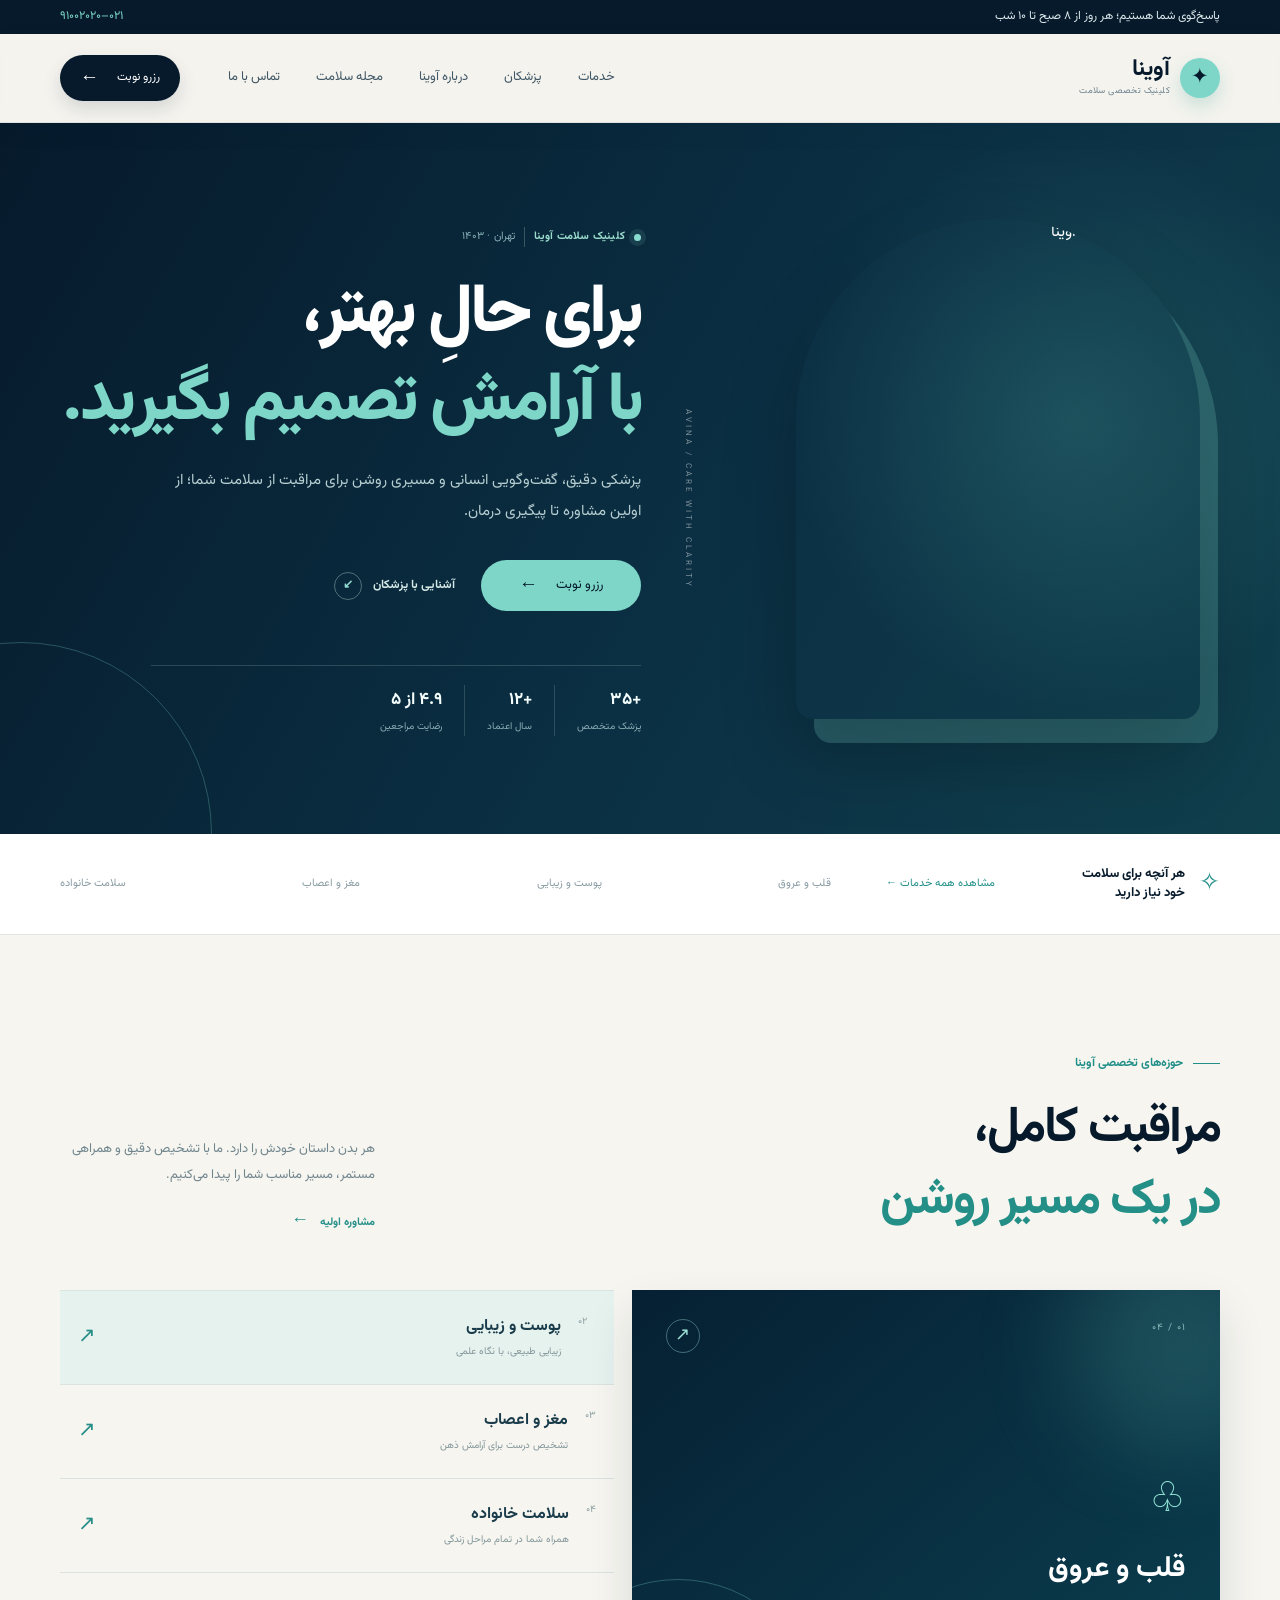
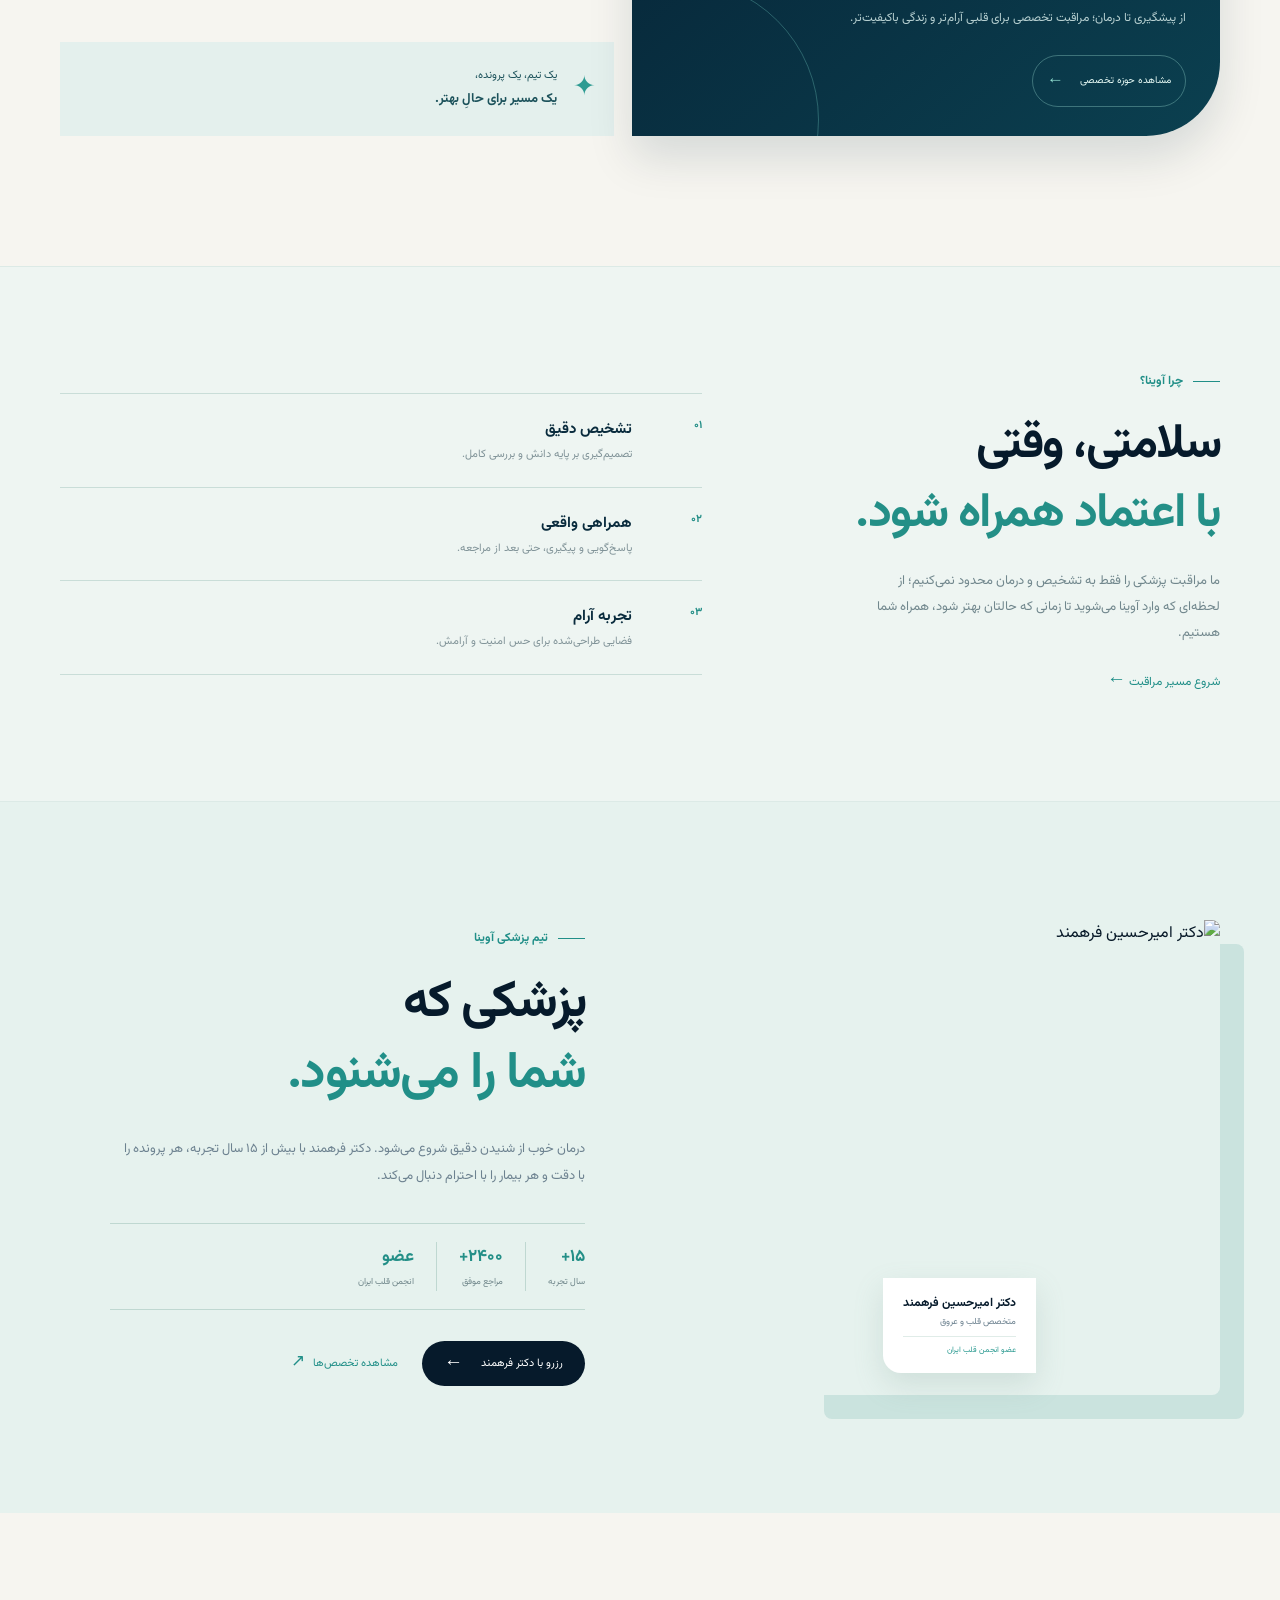
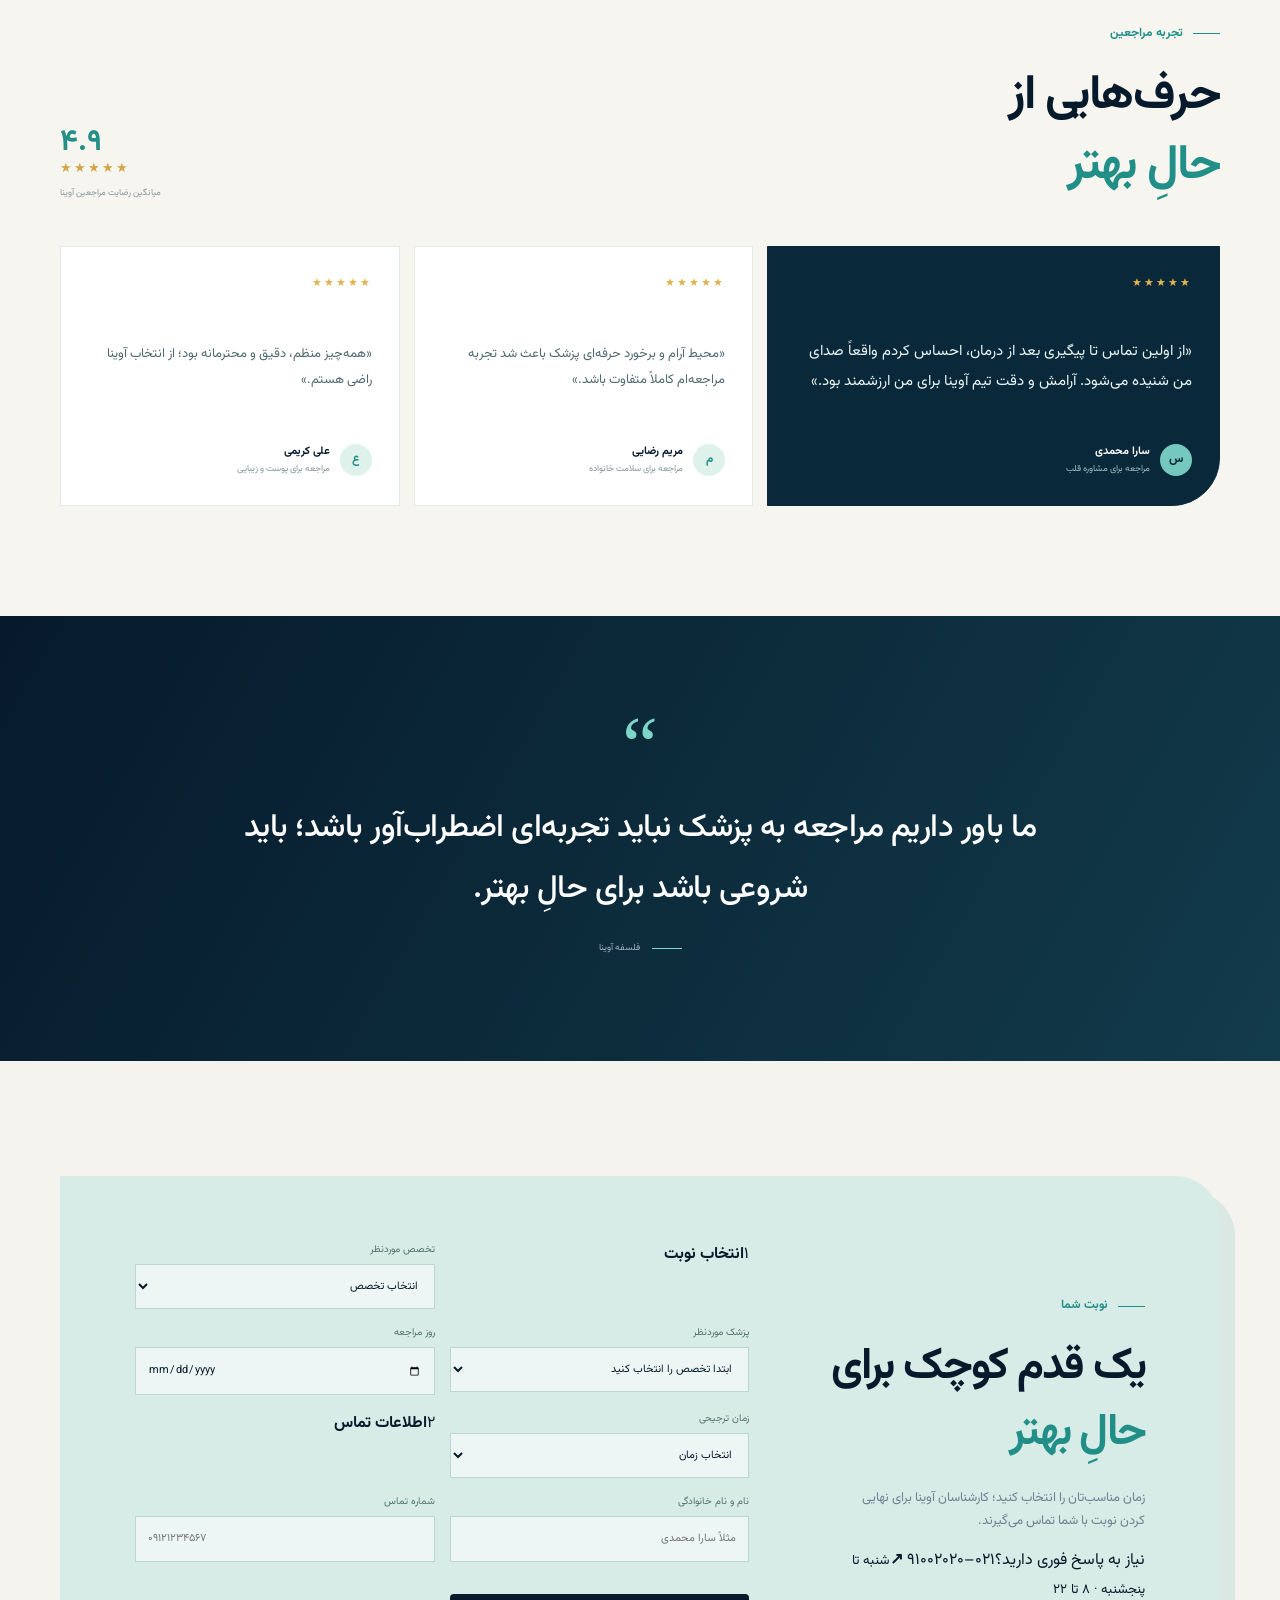
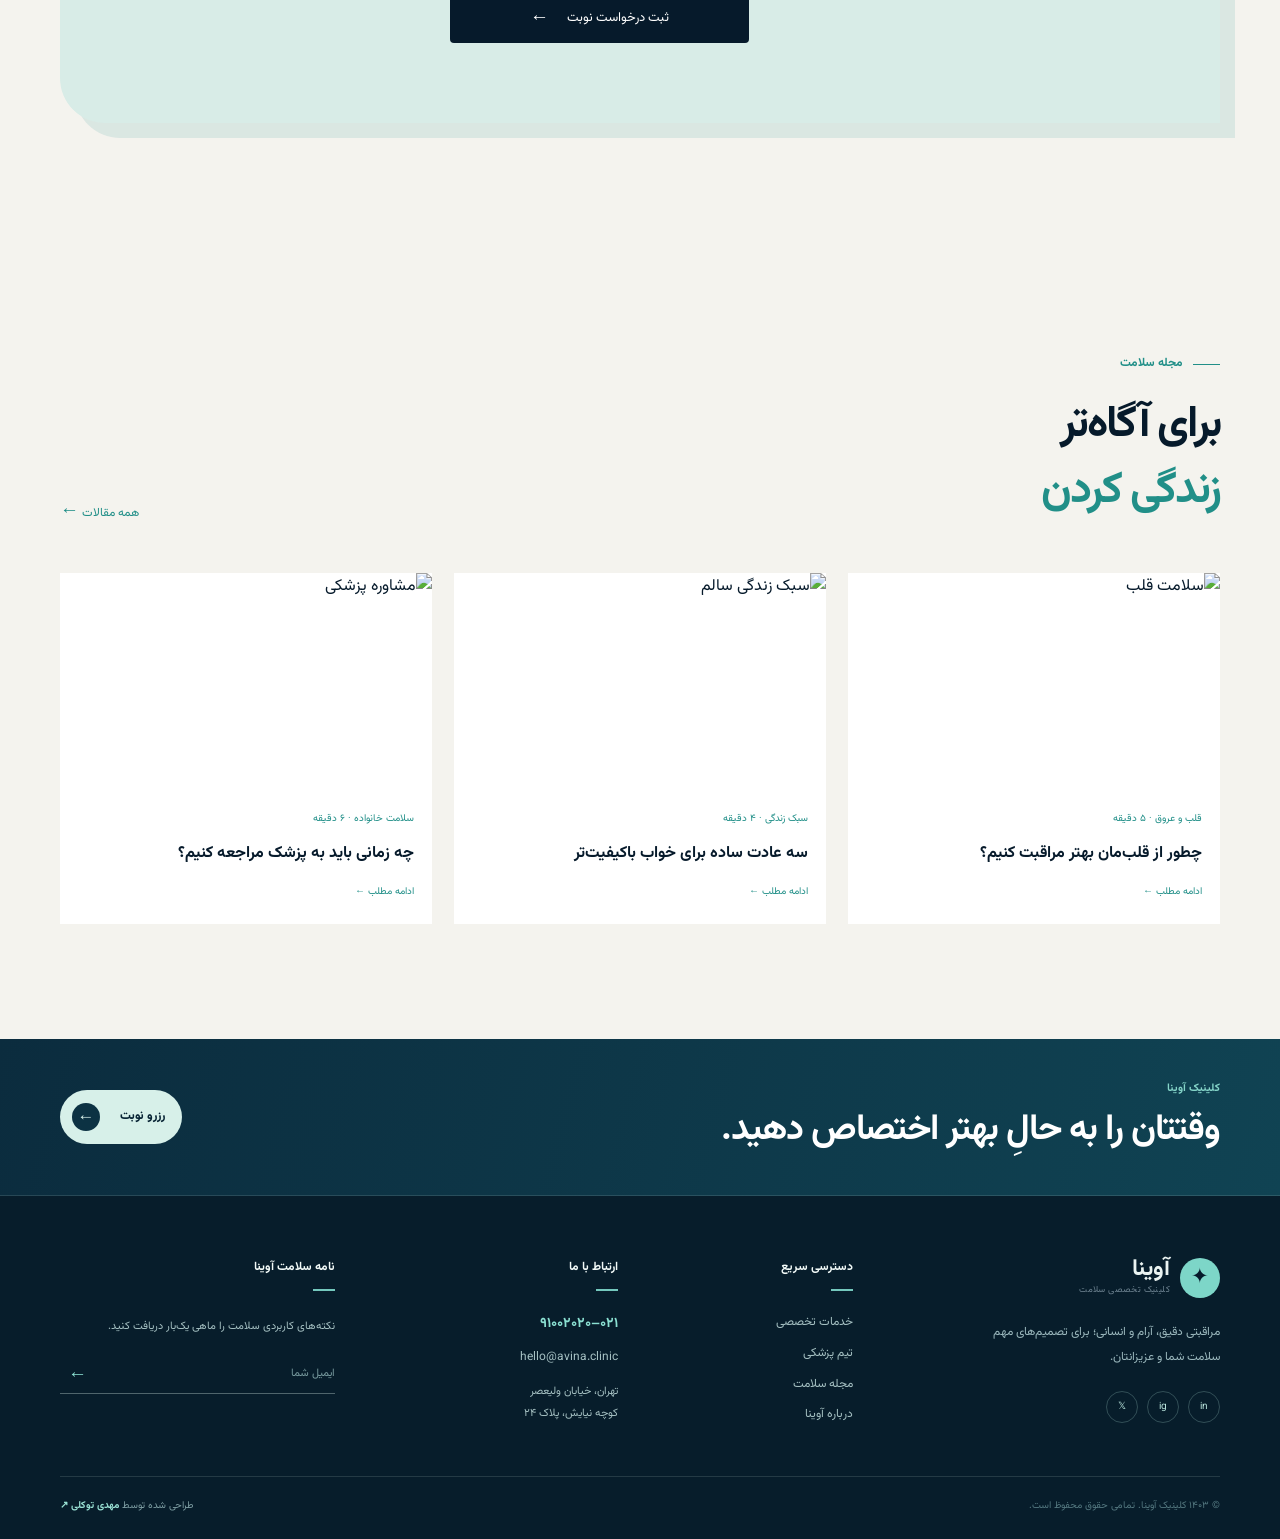
==== commit 587f34a0: "Upgrade booking form structure" ====
--- a/index.html
+++ b/index.html
@@ -9,7 +9,7 @@
   <link rel="preconnect" href="https://fonts.googleapis.com" />
   <link rel="preconnect" href="https://fonts.gstatic.com" crossorigin />
   <link href="https://fonts.googleapis.com/css2?family=Vazirmatn:wght@400;500;600;700;800&display=swap" rel="stylesheet" />
-  <link rel="stylesheet" href="styles.css" /><link rel="stylesheet" href="premium.css" /><link rel="stylesheet" href="art-direction.css" /><link rel="stylesheet" href="header-footer.css" /><link rel="stylesheet" href="footer-luxe.css" /><link rel="stylesheet" href="footer-enhanced.css" /><link rel="stylesheet" href="footer-center.css" /><link rel="stylesheet" href="footer-pro.css" /><link rel="stylesheet" href="hero-pro.css" /><link rel="stylesheet" href="services-pro.css" /><link rel="stylesheet" href="trust-pro.css" /><link rel="stylesheet" href="doctor-pro.css" /><link rel="stylesheet" href="testimonials-pro.css" />
+  <link rel="stylesheet" href="styles.css" /><link rel="stylesheet" href="premium.css" /><link rel="stylesheet" href="art-direction.css" /><link rel="stylesheet" href="header-footer.css" /><link rel="stylesheet" href="footer-luxe.css" /><link rel="stylesheet" href="footer-enhanced.css" /><link rel="stylesheet" href="footer-center.css" /><link rel="stylesheet" href="footer-pro.css" /><link rel="stylesheet" href="hero-pro.css" /><link rel="stylesheet" href="services-pro.css" /><link rel="stylesheet" href="trust-pro.css" /><link rel="stylesheet" href="doctor-pro.css" /><link rel="stylesheet" href="testimonials-pro.css" /><link rel="stylesheet" href="booking-pro.css" />
 </head>
 <body>
   <div class="topbar"><div class="container topbar-inner"><span>پاسخ‌گوی شما هستیم؛ هر روز از ۸ صبح تا ۱۰ شب</span><a href="tel:02191002020">۰۲۱–۹۱۰۰۲۰۲۰</a></div></div>
@@ -36,7 +36,7 @@
 
     <section class="quote-section" id="about"><div class="container quote-inner"><span class="quote-mark">“</span><blockquote>ما باور داریم مراجعه به پزشک نباید تجربه‌ای اضطراب‌آور باشد؛ باید شروعی باشد برای حالِ بهتر.</blockquote><div class="quote-author"><span></span><small>فلسفه آوینا</small></div></div></section>
 
-    <section class="booking section" id="booking"><div class="container booking-box"><div><div class="eyebrow"><span></span> نوبت شما</div><h2>یک قدم کوچک برای<br><em>حالِ بهتر</em></h2><p>فرم را تکمیل کنید تا کارشناسان ما در اولین فرصت با شما تماس بگیرند.</p></div><form id="booking-form"><label>نام و نام خانوادگی<input required type="text" placeholder="مثلاً سارا محمدی" /></label><label>شماره تماس<input required type="tel" placeholder="۰۹۱۲۱۲۳۴۵۶۷" /></label><label>زمینه موردنظر<select><option>انتخاب تخصص</option><option>قلب و عروق</option><option>پوست و زیبایی</option><option>مغز و اعصاب</option></select></label><button class="button" type="submit">درخواست نوبت <span>←</span></button><div class="form-message" role="status"></div></form></div></section>
+    <section class="booking section" id="booking"><div class="container booking-box appointment-box"><div class="booking-copy"><div class="eyebrow"><span></span> نوبت شما</div><h2>یک قدم کوچک برای<br><em>حالِ بهتر</em></h2><p>زمان مناسب‌تان را انتخاب کنید؛ کارشناسان آوینا برای نهایی کردن نوبت با شما تماس می‌گیرند.</p><div class="urgent-call"><span>نیاز به پاسخ فوری دارید؟</span><a href="tel:02191002020">۰۲۱–۹۱۰۰۲۰۲۰ <b>↗</b></a><small>شنبه تا پنجشنبه · ۸ تا ۲۲</small></div></div><form id="booking-form" class="booking-form-pro"><div class="form-step"><span>۱</span><b>انتخاب نوبت</b></div><label>تخصص موردنظر<select id="specialty" required><option value="">انتخاب تخصص</option><option>قلب و عروق</option><option>پوست و زیبایی</option><option>مغز و اعصاب</option><option>سلامت خانواده</option></select></label><label>پزشک موردنظر<select id="doctor" required><option value="">ابتدا تخصص را انتخاب کنید</option></select></label><label>روز مراجعه<input required type="date" /></label><label>زمان ترجیحی<select required><option value="">انتخاب زمان</option><option>صبح · ۸ تا ۱۲</option><option>ظهر · ۱۲ تا ۱۶</option><option>عصر · ۱۶ تا ۲۲</option></select></label><div class="form-step form-step-contact"><span>۲</span><b>اطلاعات تماس</b></div><label>نام و نام خانوادگی<input required type="text" placeholder="مثلاً سارا محمدی" /></label><label>شماره تماس<input required type="tel" inputmode="tel" placeholder="۰۹۱۲۱۲۳۴۵۶۷" /></label><button class="button" type="submit">ثبت درخواست نوبت <span>←</span></button><div class="form-message" role="status"></div></form></div></section>
 
     <section class="articles section" id="articles"><div class="container"><div class="section-heading"><div><div class="eyebrow"><span></span> مجله سلامت</div><h2>برای آگاه‌تر<br><em>زندگی کردن</em></h2></div><a class="text-link" href="#articles">همه مقالات <span>←</span></a></div><div class="article-grid"><article><img src="https://images.unsplash.com/photo-1505751172876-fa1923c5c528?auto=format&fit=crop&w=700&q=85" alt="سلامت قلب" /><small>قلب و عروق · ۵ دقیقه</small><h3>چطور از قلب‌مان بهتر مراقبت کنیم؟</h3><a href="#articles">ادامه مطلب ←</a></article><article><img src="https://images.unsplash.com/photo-1559757175-0eb30cd8c063?auto=format&fit=crop&w=700&q=85" alt="سبک زندگی سالم" /><small>سبک زندگی · ۴ دقیقه</small><h3>سه عادت ساده برای خواب باکیفیت‌تر</h3><a href="#articles">ادامه مطلب ←</a></article><article><img src="https://images.unsplash.com/photo-1532938911079-1b06ac7ceec7?auto=format&fit=crop&w=700&q=85" alt="مشاوره پزشکی" /><small>سلامت خانواده · ۶ دقیقه</small><h3>چه زمانی باید به پزشک مراجعه کنیم؟</h3><a href="#articles">ادامه مطلب ←</a></article></div></div></section>
   </main>
--- a/testimonials-pro.css
+++ b/testimonials-pro.css
@@ -0,0 +1 @@
+.testimonials-section{padding:110px 0;background:#f6f5f0}.testimonials-head{display:flex;justify-content:space-between;align-items:end;margin-bottom:44px}.testimonials-head h2{margin:0;font-size:clamp(34px,4vw,48px);line-height:1.45;letter-spacing:-1.5px}.testimonial-rating{text-align:left}.testimonial-rating b{display:block;color:#238f87;font-size:30px;line-height:1}.testimonial-rating span{display:block;color:#d4a442;font-size:13px;letter-spacing:2px}.testimonial-rating small{display:block;color:#8a9a9c;font-size:9px;margin-top:4px}.testimonials-track{display:grid;grid-template-columns:1.2fr .9fr .9fr;gap:14px}.testimonial-card{background:#fff;border:1px solid #e3ebe7;padding:27px;min-height:260px;display:flex;flex-direction:column;justify-content:space-between;transition:.3s}.testimonial-card:hover{transform:translateY(-5px);box-shadow:0 18px 35px rgba(9,36,58,.07)}.testimonial-featured{background:#09283a;color:#fff;border-color:#09283a;border-radius:0 0 48px 0}.testimonial-stars{color:#e1b44f;font-size:11px;letter-spacing:2px}.testimonial-card blockquote{font-size:13px;line-height:2;margin:20px 0;color:#506a72}.testimonial-featured blockquote{color:#e8f6f3;font-size:15px}.testimonial-person{display:flex;align-items:center;gap:10px}.testimonial-person>span{display:grid;place-items:center;width:32px;height:32px;background:#dff1eb;color:#238f87;border-radius:50%;font-size:12px;font-weight:700}.testimonial-featured .testimonial-person>span{background:#74c8bd;color:#09283a}.testimonial-person b,.testimonial-person small{display:block}.testimonial-person b{font-size:11px}.testimonial-person small{color:#84979b;font-size:9px}.testimonial-featured .testimonial-person small{color:#9fbfc0}@media(max-width:800px){.testimonials-section{padding:76px 0}.testimonials-head{display:block}.testimonial-rating{text-align:right;margin-top:18px}.testimonials-track{display:flex;overflow-x:auto;scroll-snap-type:x mandatory;gap:12px;padding-bottom:10px}.testimonial-card{min-width:82%;scroll-snap-align:start}.testimonial-featured{min-width:88%}}
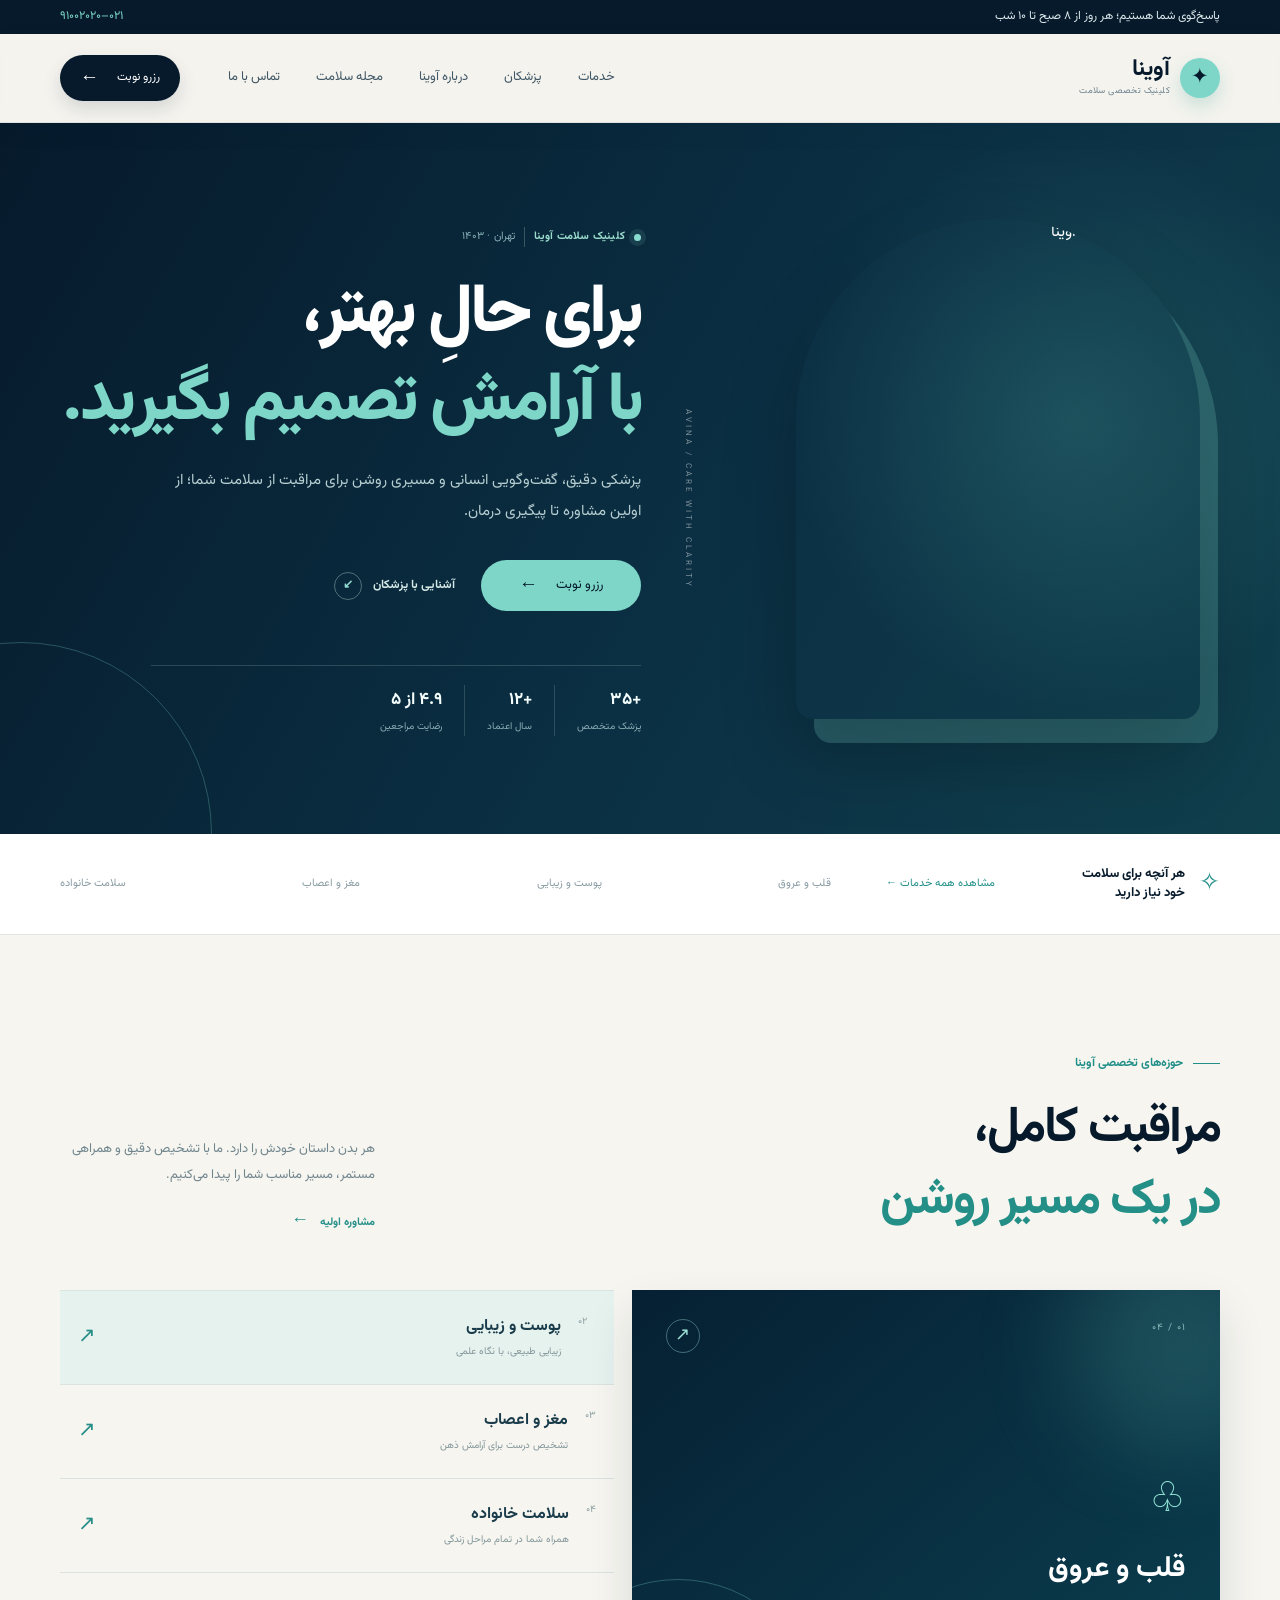
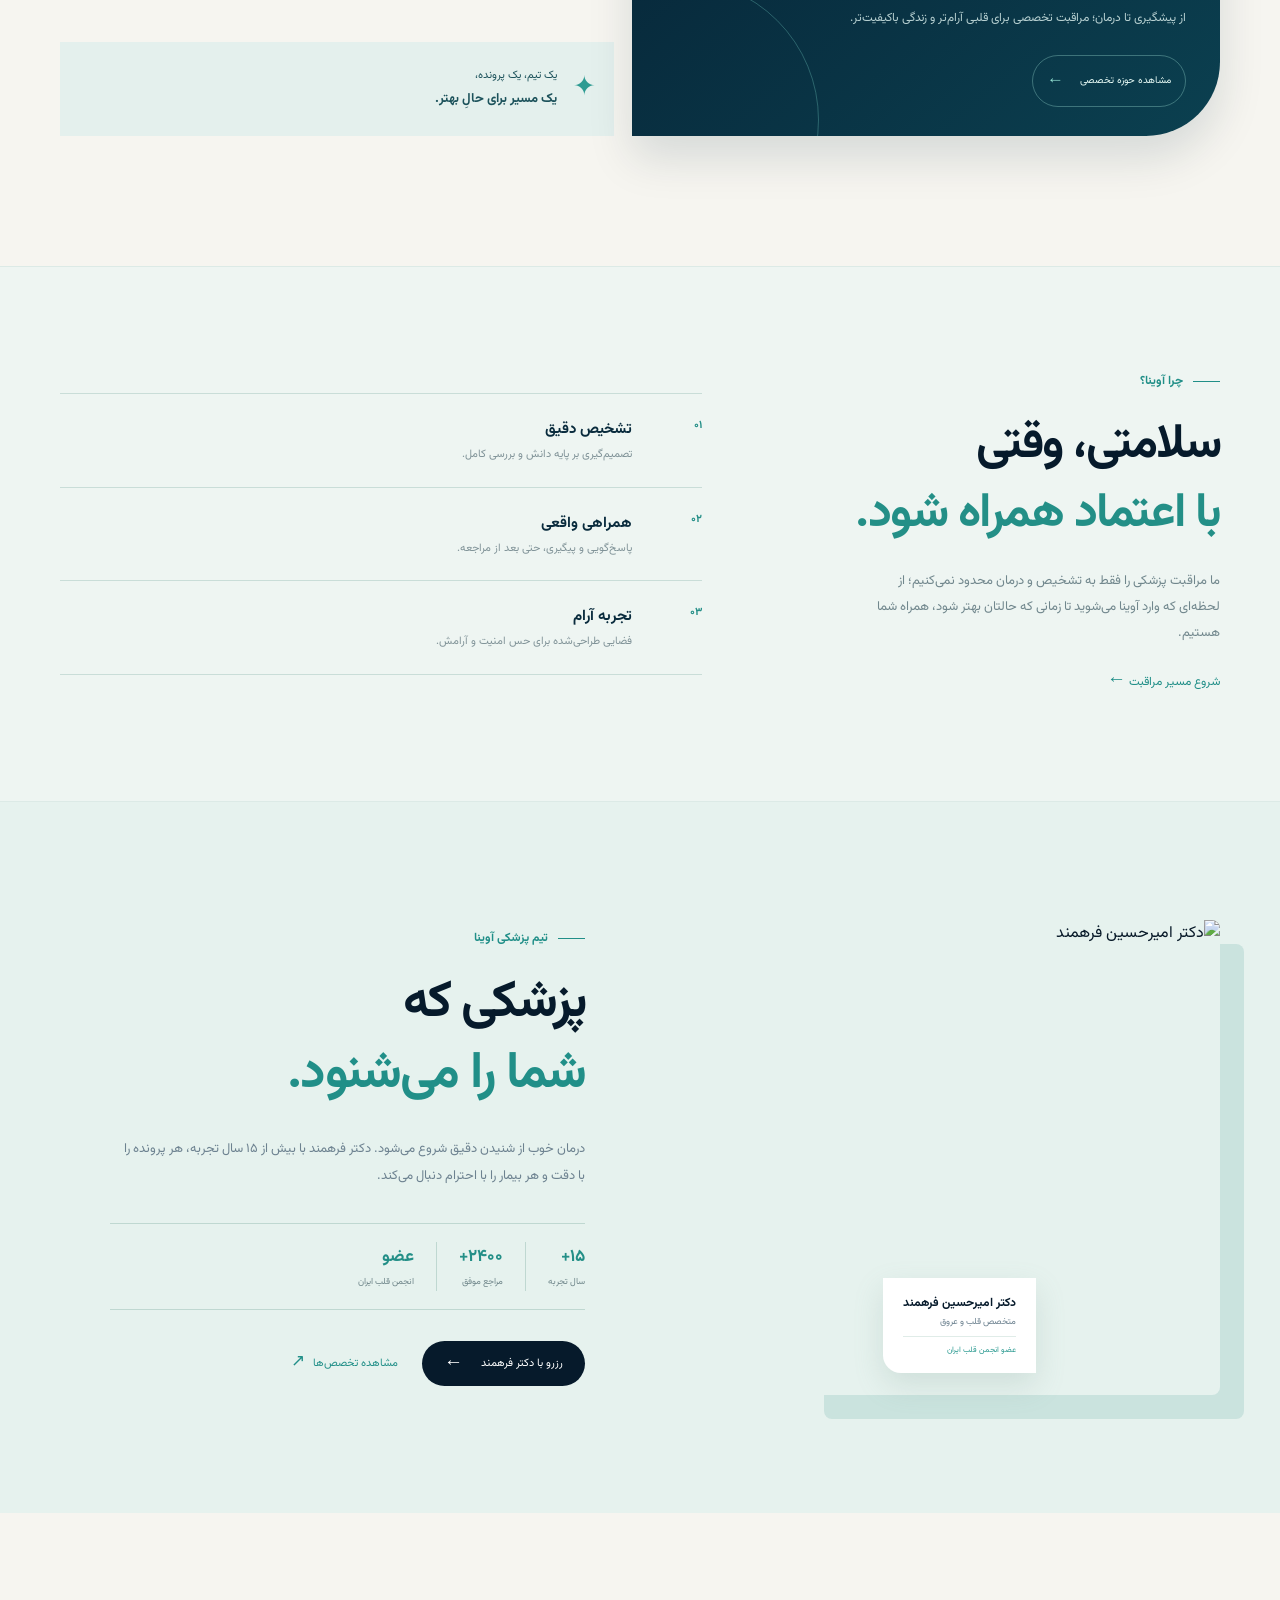
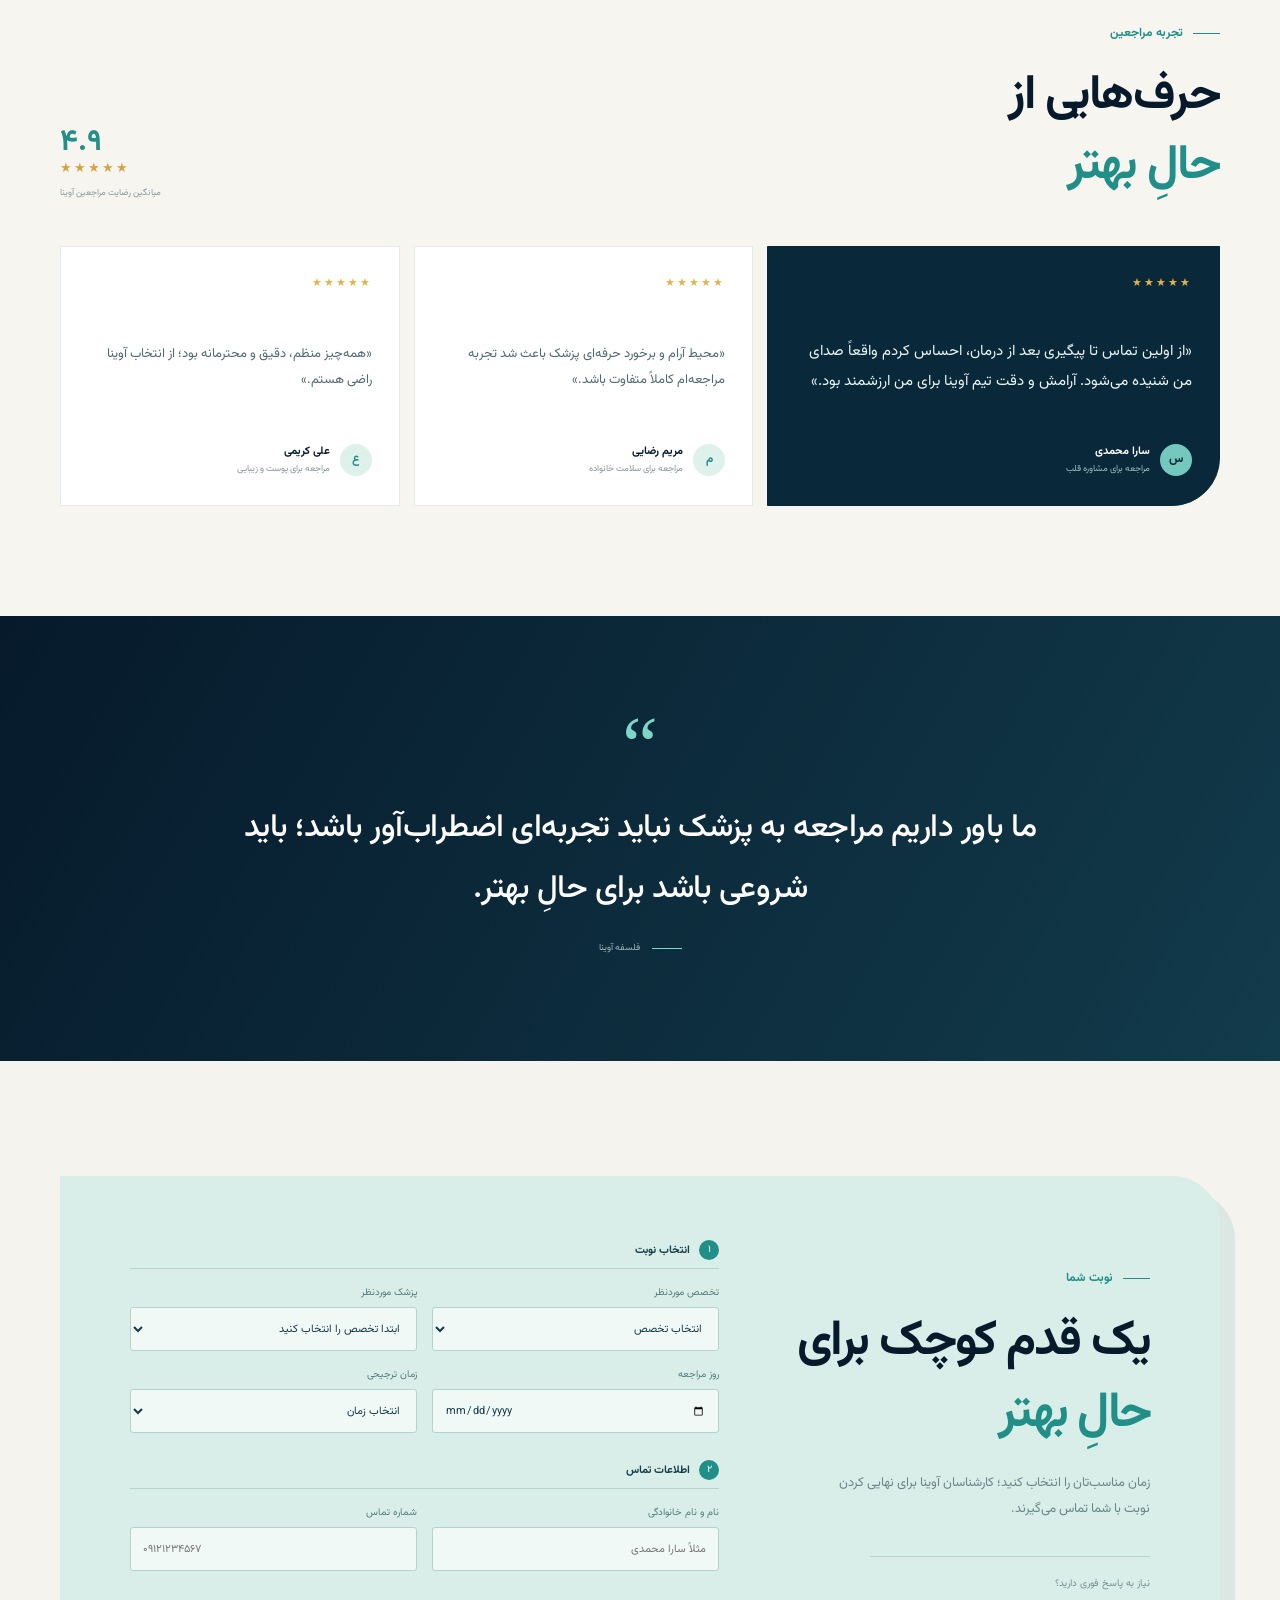
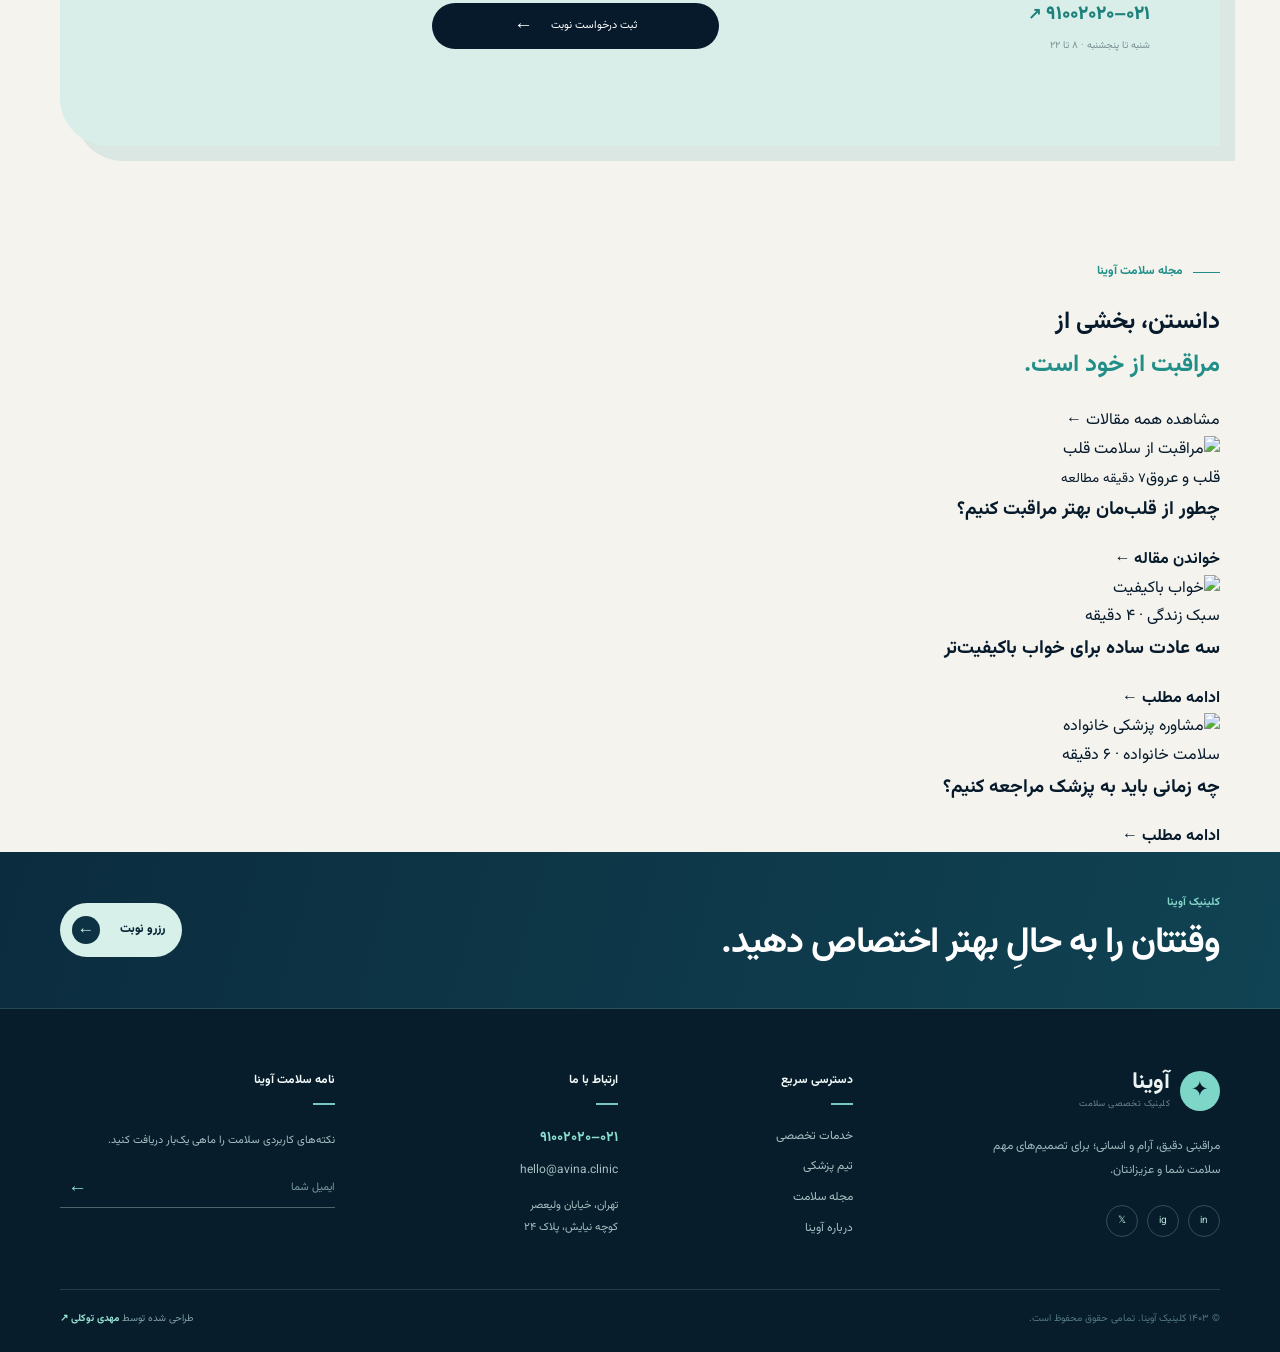
==== commit c93459fb: "Redesign health journal as editorial magazine section" ====
--- a/index.html
+++ b/index.html
@@ -9,7 +9,7 @@
   <link rel="preconnect" href="https://fonts.googleapis.com" />
   <link rel="preconnect" href="https://fonts.gstatic.com" crossorigin />
   <link href="https://fonts.googleapis.com/css2?family=Vazirmatn:wght@400;500;600;700;800&display=swap" rel="stylesheet" />
-  <link rel="stylesheet" href="styles.css" /><link rel="stylesheet" href="premium.css" /><link rel="stylesheet" href="art-direction.css" /><link rel="stylesheet" href="header-footer.css" /><link rel="stylesheet" href="footer-luxe.css" /><link rel="stylesheet" href="footer-enhanced.css" /><link rel="stylesheet" href="footer-center.css" /><link rel="stylesheet" href="footer-pro.css" /><link rel="stylesheet" href="hero-pro.css" /><link rel="stylesheet" href="services-pro.css" /><link rel="stylesheet" href="trust-pro.css" /><link rel="stylesheet" href="doctor-pro.css" /><link rel="stylesheet" href="testimonials-pro.css" /><link rel="stylesheet" href="booking-pro.css" />
+  <link rel="stylesheet" href="styles.css" /><link rel="stylesheet" href="premium.css" /><link rel="stylesheet" href="art-direction.css" /><link rel="stylesheet" href="header-footer.css" /><link rel="stylesheet" href="footer-luxe.css" /><link rel="stylesheet" href="footer-enhanced.css" /><link rel="stylesheet" href="footer-center.css" /><link rel="stylesheet" href="footer-pro.css" /><link rel="stylesheet" href="hero-pro.css" /><link rel="stylesheet" href="services-pro.css" /><link rel="stylesheet" href="trust-pro.css" /><link rel="stylesheet" href="doctor-pro.css" /><link rel="stylesheet" href="testimonials-pro.css" /><link rel="stylesheet" href="booking-pro.css" /><link rel="stylesheet" href="articles-pro.css" />
 </head>
 <body>
   <div class="topbar"><div class="container topbar-inner"><span>پاسخ‌گوی شما هستیم؛ هر روز از ۸ صبح تا ۱۰ شب</span><a href="tel:02191002020">۰۲۱–۹۱۰۰۲۰۲۰</a></div></div>
@@ -38,7 +38,7 @@
 
     <section class="booking section" id="booking"><div class="container booking-box appointment-box"><div class="booking-copy"><div class="eyebrow"><span></span> نوبت شما</div><h2>یک قدم کوچک برای<br><em>حالِ بهتر</em></h2><p>زمان مناسب‌تان را انتخاب کنید؛ کارشناسان آوینا برای نهایی کردن نوبت با شما تماس می‌گیرند.</p><div class="urgent-call"><span>نیاز به پاسخ فوری دارید؟</span><a href="tel:02191002020">۰۲۱–۹۱۰۰۲۰۲۰ <b>↗</b></a><small>شنبه تا پنجشنبه · ۸ تا ۲۲</small></div></div><form id="booking-form" class="booking-form-pro"><div class="form-step"><span>۱</span><b>انتخاب نوبت</b></div><label>تخصص موردنظر<select id="specialty" required><option value="">انتخاب تخصص</option><option>قلب و عروق</option><option>پوست و زیبایی</option><option>مغز و اعصاب</option><option>سلامت خانواده</option></select></label><label>پزشک موردنظر<select id="doctor" required><option value="">ابتدا تخصص را انتخاب کنید</option></select></label><label>روز مراجعه<input required type="date" /></label><label>زمان ترجیحی<select required><option value="">انتخاب زمان</option><option>صبح · ۸ تا ۱۲</option><option>ظهر · ۱۲ تا ۱۶</option><option>عصر · ۱۶ تا ۲۲</option></select></label><div class="form-step form-step-contact"><span>۲</span><b>اطلاعات تماس</b></div><label>نام و نام خانوادگی<input required type="text" placeholder="مثلاً سارا محمدی" /></label><label>شماره تماس<input required type="tel" inputmode="tel" placeholder="۰۹۱۲۱۲۳۴۵۶۷" /></label><button class="button" type="submit">ثبت درخواست نوبت <span>←</span></button><div class="form-message" role="status"></div></form></div></section>
 
-    <section class="articles section" id="articles"><div class="container"><div class="section-heading"><div><div class="eyebrow"><span></span> مجله سلامت</div><h2>برای آگاه‌تر<br><em>زندگی کردن</em></h2></div><a class="text-link" href="#articles">همه مقالات <span>←</span></a></div><div class="article-grid"><article><img src="https://images.unsplash.com/photo-1505751172876-fa1923c5c528?auto=format&fit=crop&w=700&q=85" alt="سلامت قلب" /><small>قلب و عروق · ۵ دقیقه</small><h3>چطور از قلب‌مان بهتر مراقبت کنیم؟</h3><a href="#articles">ادامه مطلب ←</a></article><article><img src="https://images.unsplash.com/photo-1559757175-0eb30cd8c063?auto=format&fit=crop&w=700&q=85" alt="سبک زندگی سالم" /><small>سبک زندگی · ۴ دقیقه</small><h3>سه عادت ساده برای خواب باکیفیت‌تر</h3><a href="#articles">ادامه مطلب ←</a></article><article><img src="https://images.unsplash.com/photo-1532938911079-1b06ac7ceec7?auto=format&fit=crop&w=700&q=85" alt="مشاوره پزشکی" /><small>سلامت خانواده · ۶ دقیقه</small><h3>چه زمانی باید به پزشک مراجعه کنیم؟</h3><a href="#articles">ادامه مطلب ←</a></article></div></div></section>
+    <section class="articles-editorial" id="articles"><div class="container"><div class="articles-head"><div><div class="eyebrow"><span></span> مجله سلامت آوینا</div><h2>دانستن، بخشی از<br><em>مراقبت از خود است.</em></h2></div><a class="articles-all" href="#articles">مشاهده همه مقالات <span>←</span></a></div><div class="articles-layout"><article class="article-lead"><a href="#articles"><img src="https://images.unsplash.com/photo-1505751172876-fa1923c5c528?auto=format&fit=crop&w=1100&q=90" alt="مراقبت از سلامت قلب" /><div class="article-overlay"><div><span>قلب و عروق</span><small>۷ دقیقه مطالعه</small></div><h3>چطور از قلب‌مان بهتر مراقبت کنیم؟</h3><b>خواندن مقاله <i>←</i></b></div></a></article><div class="article-secondary"><article><a href="#articles"><img src="https://images.unsplash.com/photo-1559757175-0eb30cd8c063?auto=format&fit=crop&w=700&q=85" alt="خواب باکیفیت" /><div><span>سبک زندگی · ۴ دقیقه</span><h3>سه عادت ساده برای خواب باکیفیت‌تر</h3><b>ادامه مطلب ←</b></div></a></article><article><a href="#articles"><img src="https://images.unsplash.com/photo-1532938911079-1b06ac7ceec7?auto=format&fit=crop&w=700&q=85" alt="مشاوره پزشکی خانواده" /><div><span>سلامت خانواده · ۶ دقیقه</span><h3>چه زمانی باید به پزشک مراجعه کنیم؟</h3><b>ادامه مطلب ←</b></div></a></article></div></div></div></section>
   </main>
   <footer class="footer" id="contact">
     <div class="footer-cta"><div class="container footer-cta-inner"><div><span>کلینیک آوینا</span><h2>وقتتان را به حالِ بهتر اختصاص دهید.</h2></div><a class="footer-cta-button" href="#booking">رزرو نوبت <b>←</b></a></div></div>
--- a/booking-pro.css
+++ b/booking-pro.css
@@ -0,0 +1 @@
+.appointment-box{background:#d9eee9;padding:64px 70px;grid-template-columns:.76fr 1.24fr;gap:70px;border-radius:0 48px 0 48px}.booking-copy h2{font-size:clamp(36px,4vw,49px);line-height:1.45}.booking-copy>p{max-width:315px;line-height:2;color:#6c8589}.urgent-call{margin-top:34px;padding-top:18px;border-top:1px solid #b6d4ce;max-width:280px}.urgent-call span,.urgent-call small{display:block;font-size:10px;color:#789093}.urgent-call a{display:block;color:#1d807b;font-size:19px;font-weight:800;margin:5px 0}.urgent-call a b{font-size:16px}.booking-form-pro{display:grid;grid-template-columns:1fr 1fr;gap:13px}.booking-form-pro label{color:#557b7c;font-size:10px}.booking-form-pro input,.booking-form-pro select{height:44px;border:1px solid #b5d3cd;border-radius:3px;background:rgba(255,255,255,.65);padding:8px 12px;margin-top:5px;font:inherit;font-size:11px;color:#173943;outline:0;width:100%}.booking-form-pro input:focus,.booking-form-pro select:focus{border-color:#29958b;box-shadow:0 0 0 3px rgba(41,149,139,.1)}.form-step{grid-column:1/-1;display:flex;align-items:center;gap:9px;border-bottom:1px solid #b6d4ce;padding-bottom:8px;margin-top:0;color:#173f48}.form-step span{display:grid;place-items:center;width:20px;height:20px;border-radius:50%;background:#1f8f88;color:#fff;font-size:10px}.form-step b{font-size:11px}.form-step-contact{margin-top:12px}.booking-form-pro button{margin-top:12px;border-radius:30px;font-size:11px}.booking-form-pro .form-message{grid-column:1/-1;font-size:10px;color:#1e807b;min-height:18px}@media(max-width:800px){.appointment-box{padding:39px 22px;gap:33px;border-radius:0 28px 0 28px}.booking-form-pro{grid-template-columns:1fr}.form-step{grid-column:auto}.form-step-contact{grid-column:auto}.booking-form-pro .form-message{grid-column:auto}.urgent-call{margin-top:24px}}
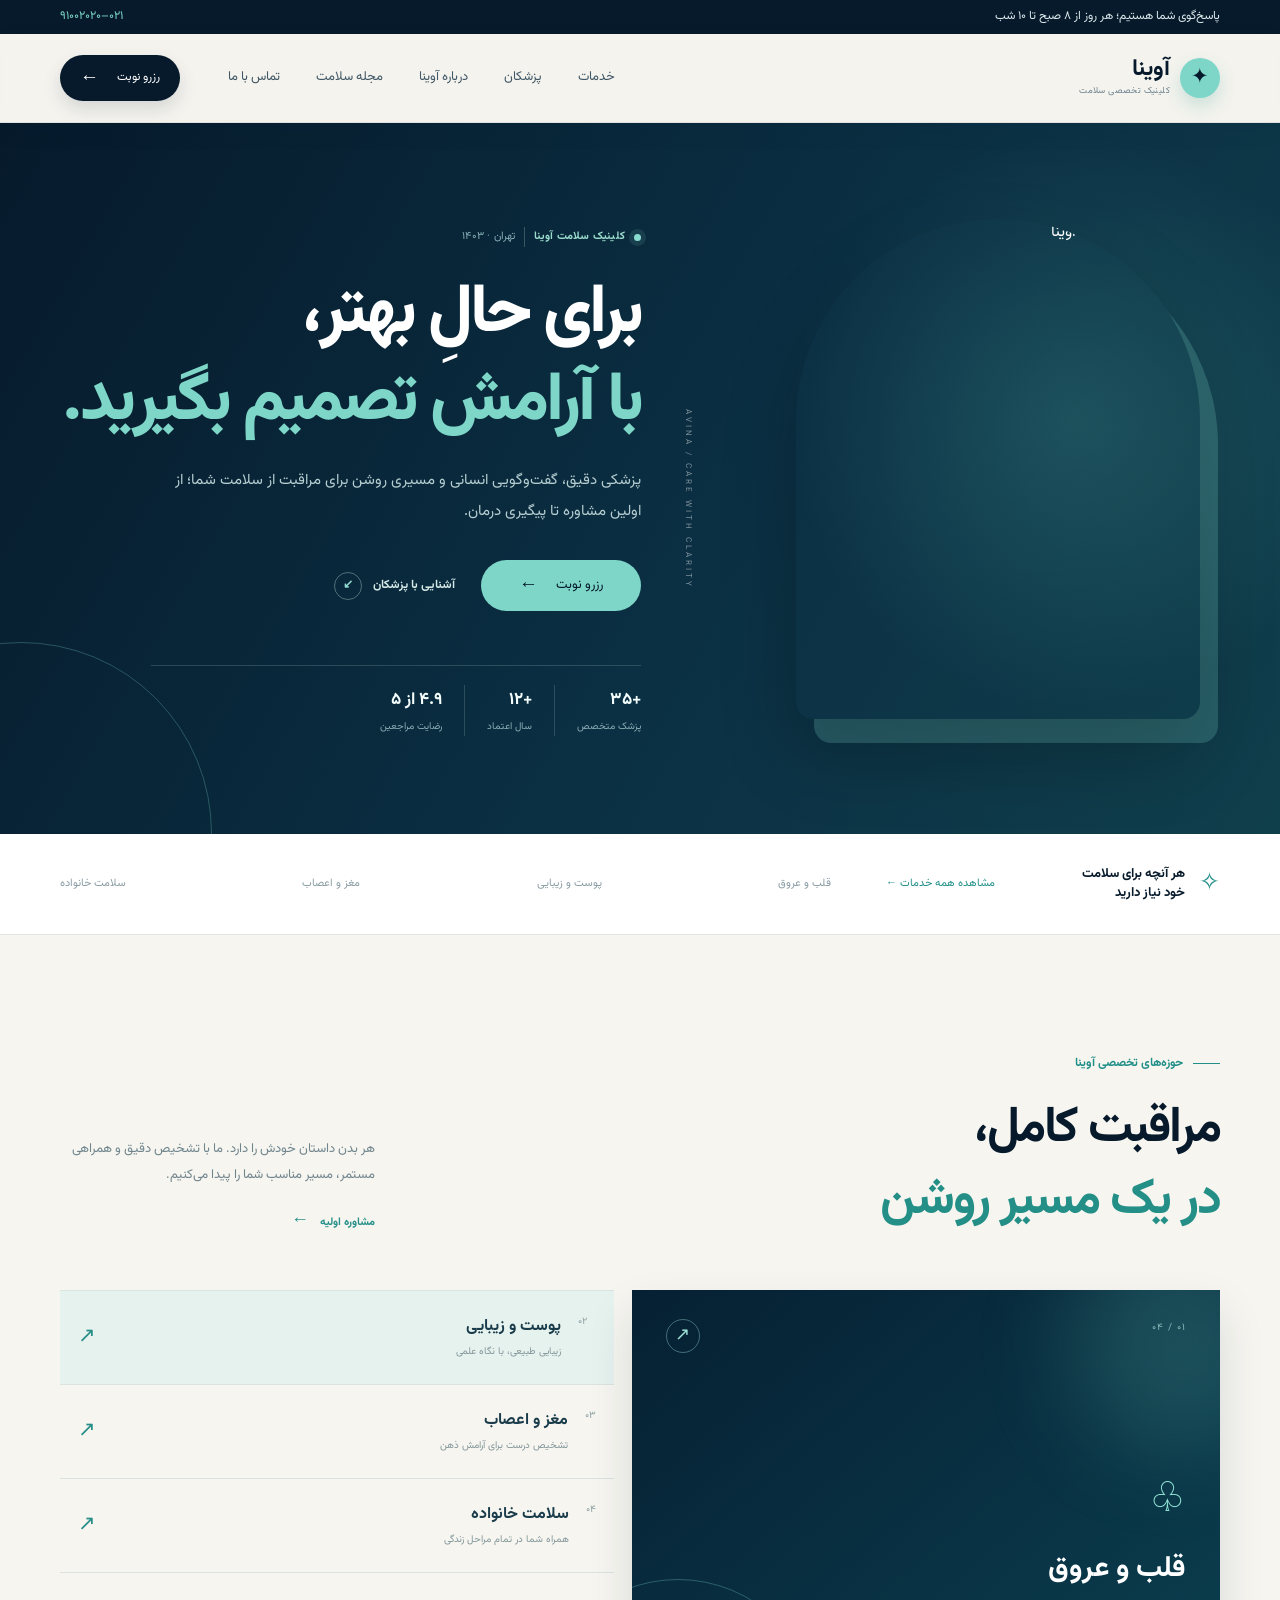
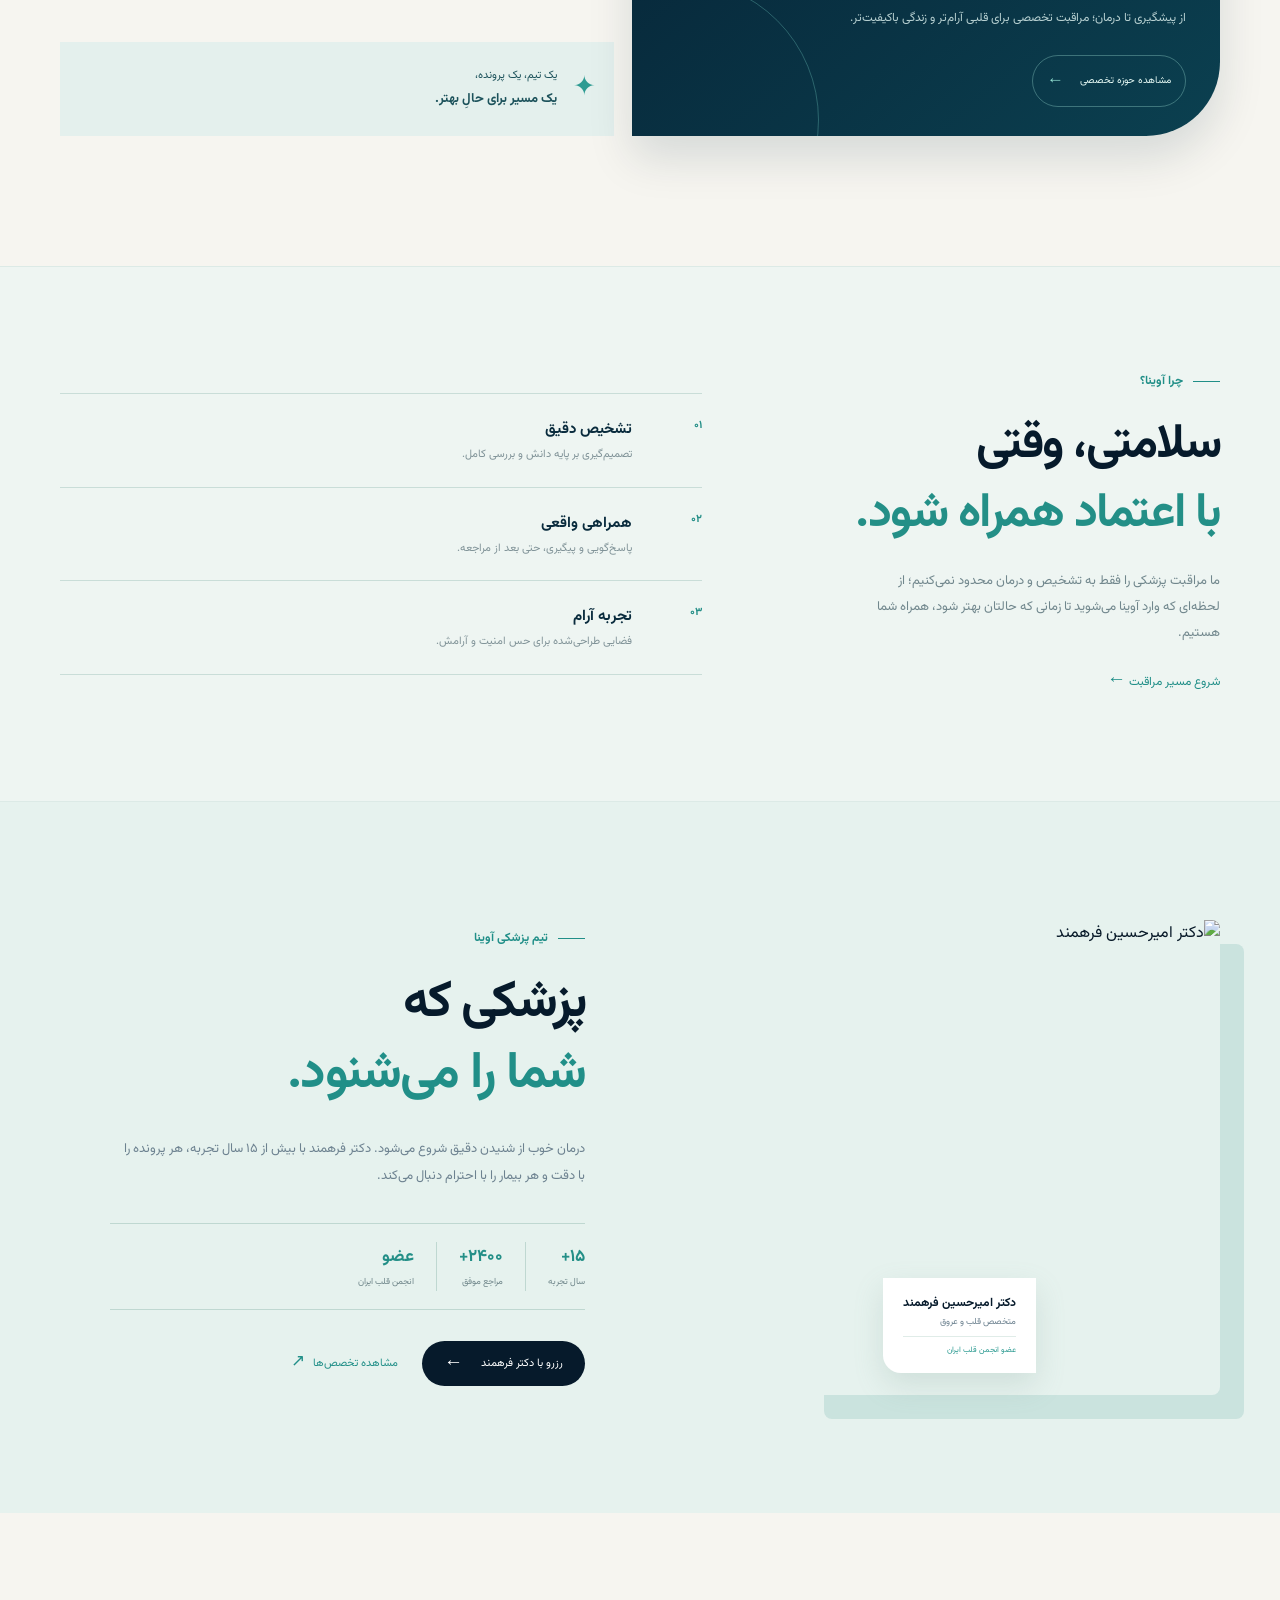
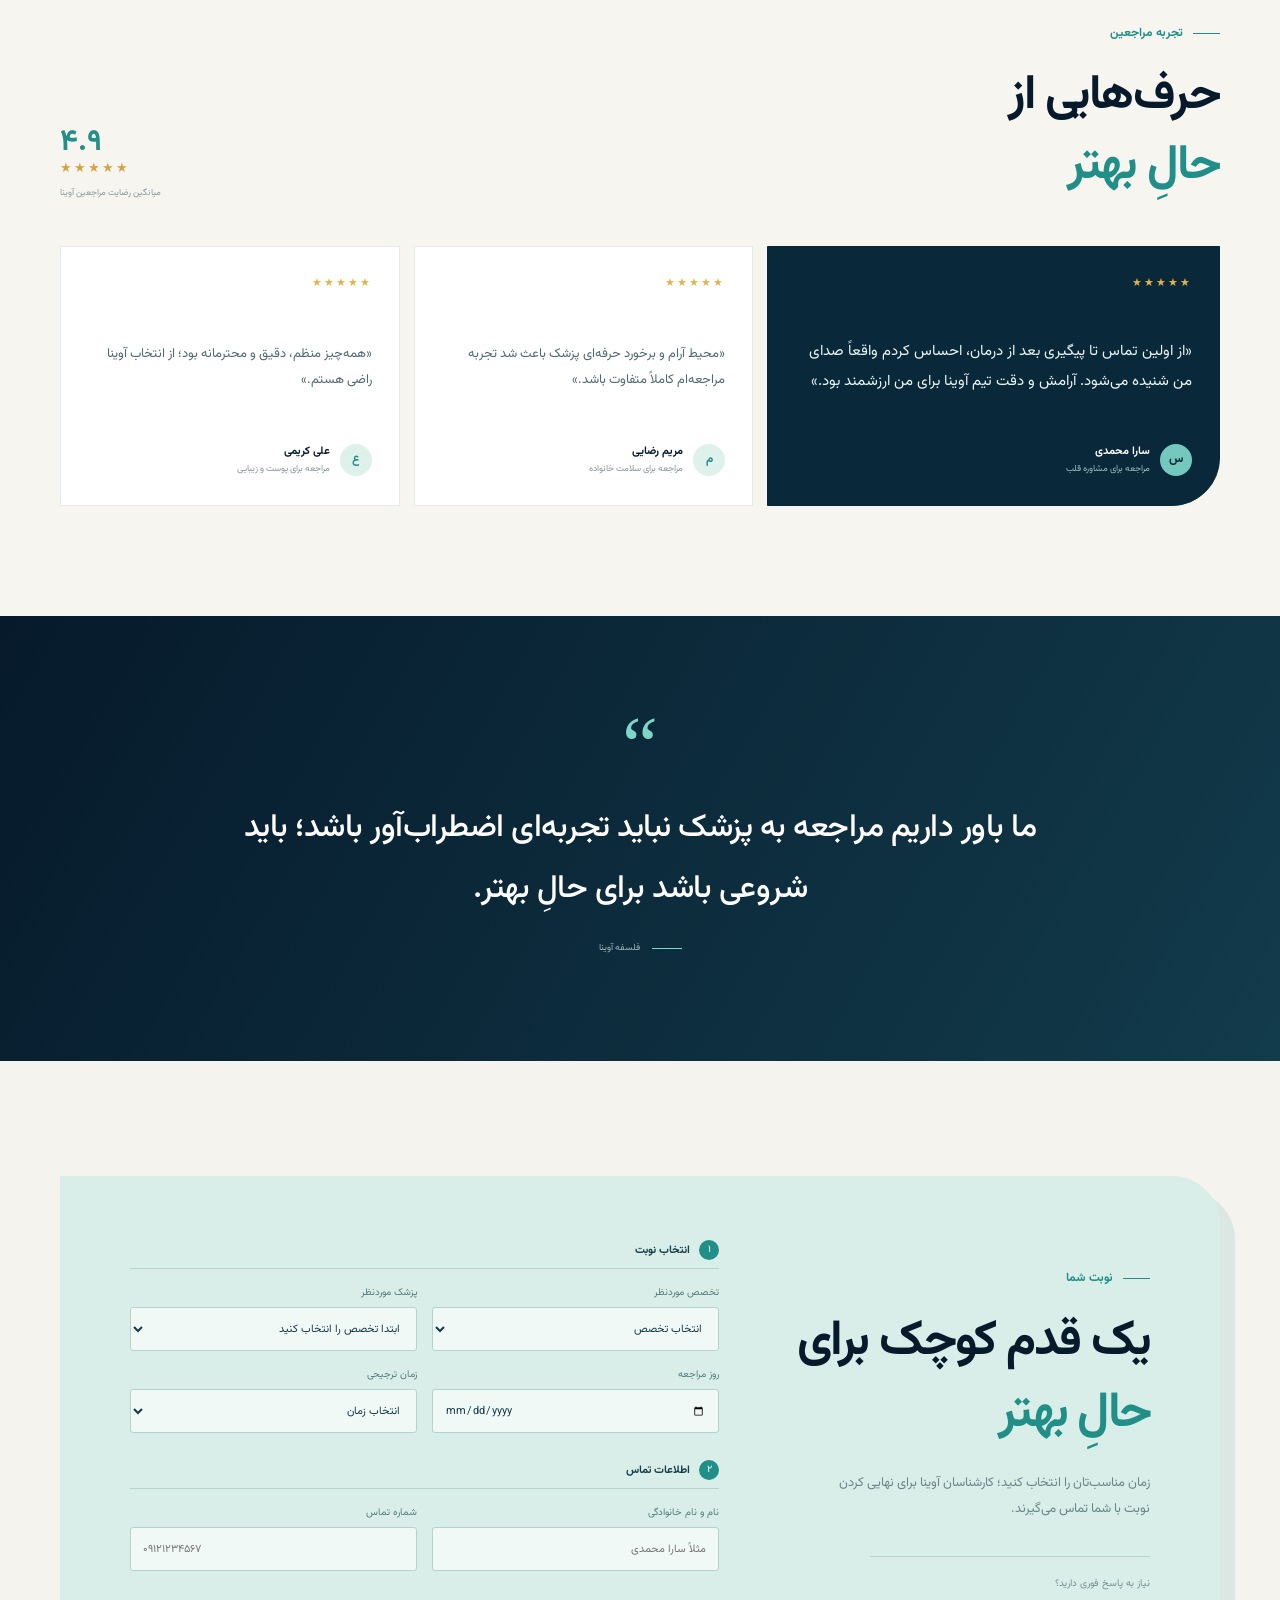
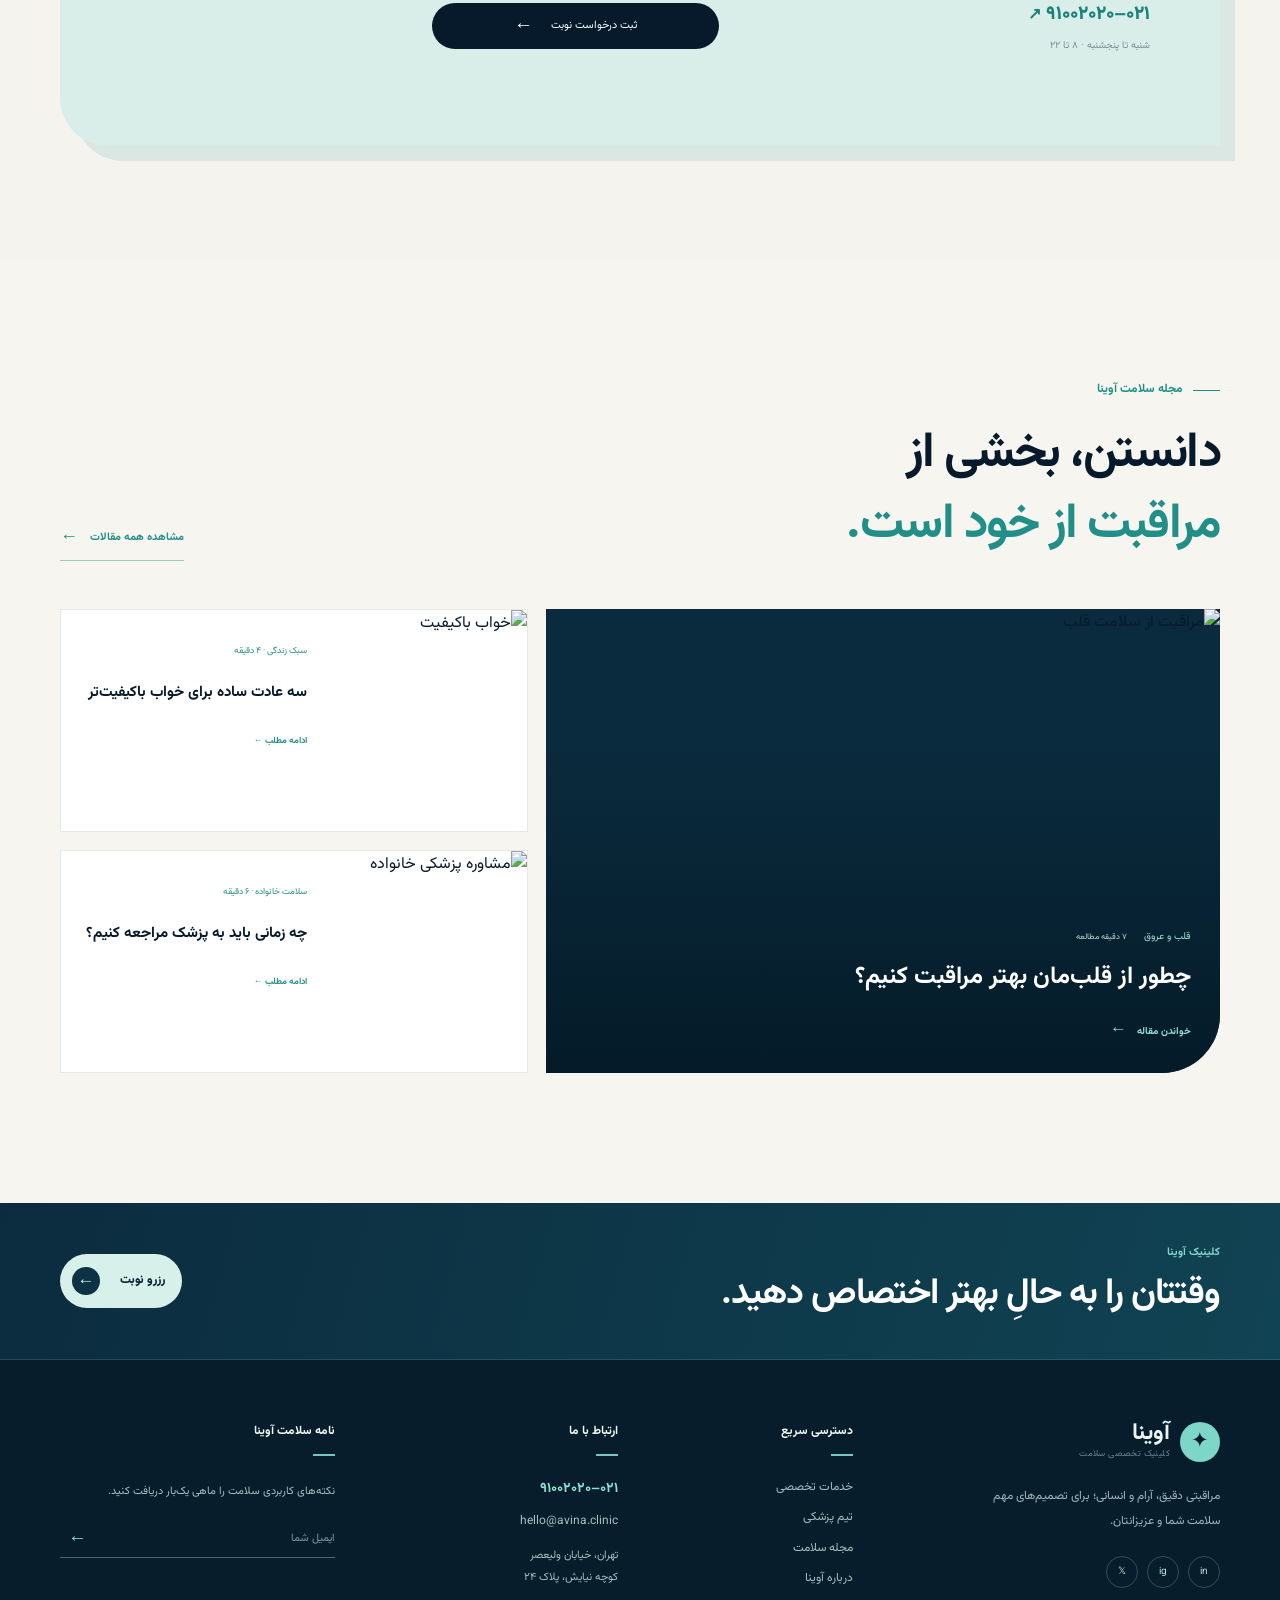
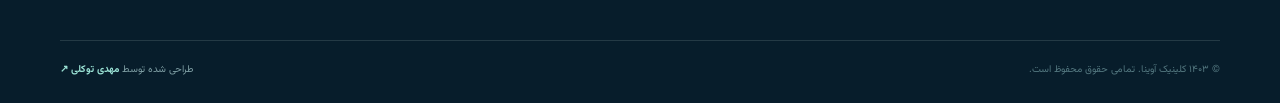
==== commit c241d458: "Add care journey section to homepage" ====
--- a/index.html
+++ b/index.html
@@ -9,7 +9,7 @@
   <link rel="preconnect" href="https://fonts.googleapis.com" />
   <link rel="preconnect" href="https://fonts.gstatic.com" crossorigin />
   <link href="https://fonts.googleapis.com/css2?family=Vazirmatn:wght@400;500;600;700;800&display=swap" rel="stylesheet" />
-  <link rel="stylesheet" href="styles.css" /><link rel="stylesheet" href="premium.css" /><link rel="stylesheet" href="art-direction.css" /><link rel="stylesheet" href="header-footer.css" /><link rel="stylesheet" href="footer-luxe.css" /><link rel="stylesheet" href="footer-enhanced.css" /><link rel="stylesheet" href="footer-center.css" /><link rel="stylesheet" href="footer-pro.css" /><link rel="stylesheet" href="hero-pro.css" /><link rel="stylesheet" href="services-pro.css" /><link rel="stylesheet" href="trust-pro.css" /><link rel="stylesheet" href="doctor-pro.css" /><link rel="stylesheet" href="testimonials-pro.css" /><link rel="stylesheet" href="booking-pro.css" /><link rel="stylesheet" href="articles-pro.css" />
+  <link rel="stylesheet" href="styles.css" /><link rel="stylesheet" href="premium.css" /><link rel="stylesheet" href="art-direction.css" /><link rel="stylesheet" href="header-footer.css" /><link rel="stylesheet" href="footer-luxe.css" /><link rel="stylesheet" href="footer-enhanced.css" /><link rel="stylesheet" href="footer-center.css" /><link rel="stylesheet" href="footer-pro.css" /><link rel="stylesheet" href="hero-pro.css" /><link rel="stylesheet" href="services-pro.css" /><link rel="stylesheet" href="trust-pro.css" /><link rel="stylesheet" href="doctor-pro.css" /><link rel="stylesheet" href="testimonials-pro.css" /><link rel="stylesheet" href="booking-pro.css" /><link rel="stylesheet" href="articles-pro.css" /><link rel="stylesheet" href="journey-pro.css" />
 </head>
 <body>
   <div class="topbar"><div class="container topbar-inner"><span>پاسخ‌گوی شما هستیم؛ هر روز از ۸ صبح تا ۱۰ شب</span><a href="tel:02191002020">۰۲۱–۹۱۰۰۲۰۲۰</a></div></div>
@@ -51,4 +51,4 @@
     <div class="container footer-bottom"><span>© ۱۴۰۳ کلینیک آوینا. تمامی حقوق محفوظ است.</span><span>طراحی شده توسط <a href="https://mahditavakoli.ir" target="_blank" rel="noopener">مهدی توکلی ↗</a></span></div>
   </footer>
   <script src="script.js"></script>
-</body></html>
+<script src="journey.js"></script></body></html>
--- a/articles-pro.css
+++ b/articles-pro.css
@@ -0,0 +1 @@
+.articles-editorial{padding:118px 0 130px;background:#f6f5f0}.articles-head{display:flex;align-items:end;justify-content:space-between;margin-bottom:48px}.articles-head h2{font-size:clamp(35px,4vw,49px);line-height:1.45;letter-spacing:-1.5px;margin:0}.articles-all{display:inline-flex;align-items:center;gap:12px;color:#238f87;font-size:11px;font-weight:700;padding-bottom:6px;border-bottom:1px solid #9accc2}.articles-all span{font-size:18px}.articles-layout{display:grid;grid-template-columns:1.18fr .82fr;gap:18px}.article-lead{position:relative;min-height:460px;overflow:hidden;background:#0a2b3d;border-radius:0 0 58px 0}.article-lead img{width:100%;height:100%;position:absolute;inset:0;object-fit:cover;transition:transform .5s}.article-lead:hover img{transform:scale(1.04)}.article-lead:after{content:"";position:absolute;inset:0;background:linear-gradient(0deg,rgba(4,25,38,.91),transparent 70%);pointer-events:none}.article-overlay{position:absolute;z-index:1;right:29px;left:29px;bottom:27px;color:#fff}.article-overlay>div{display:flex;gap:17px;align-items:center;color:#a7ded5;font-size:10px}.article-overlay small{color:#c0d1d0}.article-overlay h3{font-size:24px;line-height:1.7;margin:11px 0 17px}.article-overlay>b{font-size:10px;color:#94ded2}.article-overlay i{font-style:normal;font-size:17px;margin-right:7px}.article-secondary{display:flex;flex-direction:column;gap:18px}.article-secondary article{background:#fff;min-height:221px;border:1px solid #e3ebe7;transition:.3s}.article-secondary article:hover{transform:translateX(-5px);box-shadow:0 16px 30px rgba(9,36,58,.07)}.article-secondary a{display:grid;grid-template-columns:43% 57%;height:100%}.article-secondary img{width:100%;height:100%;min-height:221px;object-fit:cover}.article-secondary article> a>div{padding:26px 20px}.article-secondary span{font-size:9px;color:#278f87}.article-secondary h3{font-size:15px;line-height:1.8;margin:14px 0 20px}.article-secondary b{font-size:9px;color:#278f87}@media(max-width:800px){.articles-editorial{padding:76px 0 82px}.articles-head{display:block;margin-bottom:30px}.articles-all{margin-top:20px}.articles-layout{display:block}.article-lead{min-height:380px;margin-bottom:14px}.article-overlay h3{font-size:20px}.article-secondary article{min-height:160px}.article-secondary a{grid-template-columns:39% 61%}.article-secondary img{min-height:160px}.article-secondary article>a>div{padding:19px 14px}.article-secondary h3{font-size:13px;margin:9px 0 14px}}
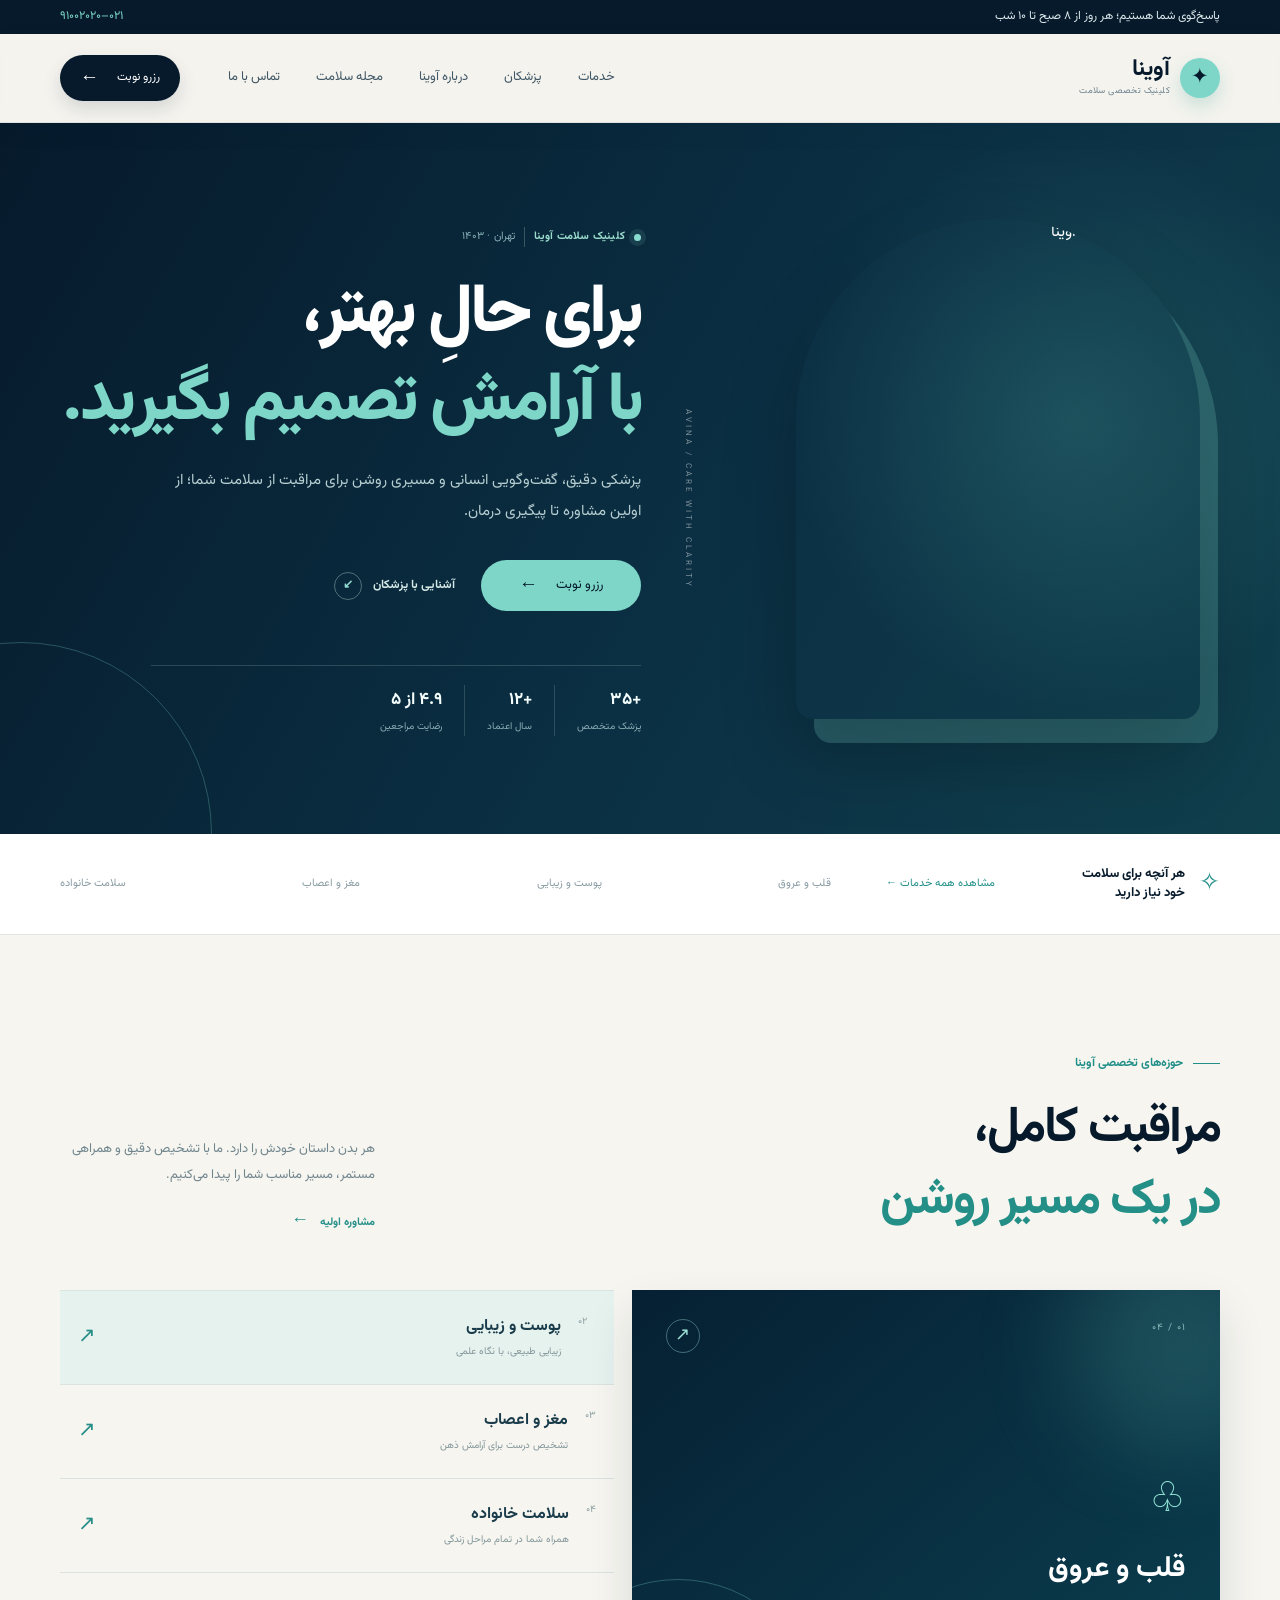
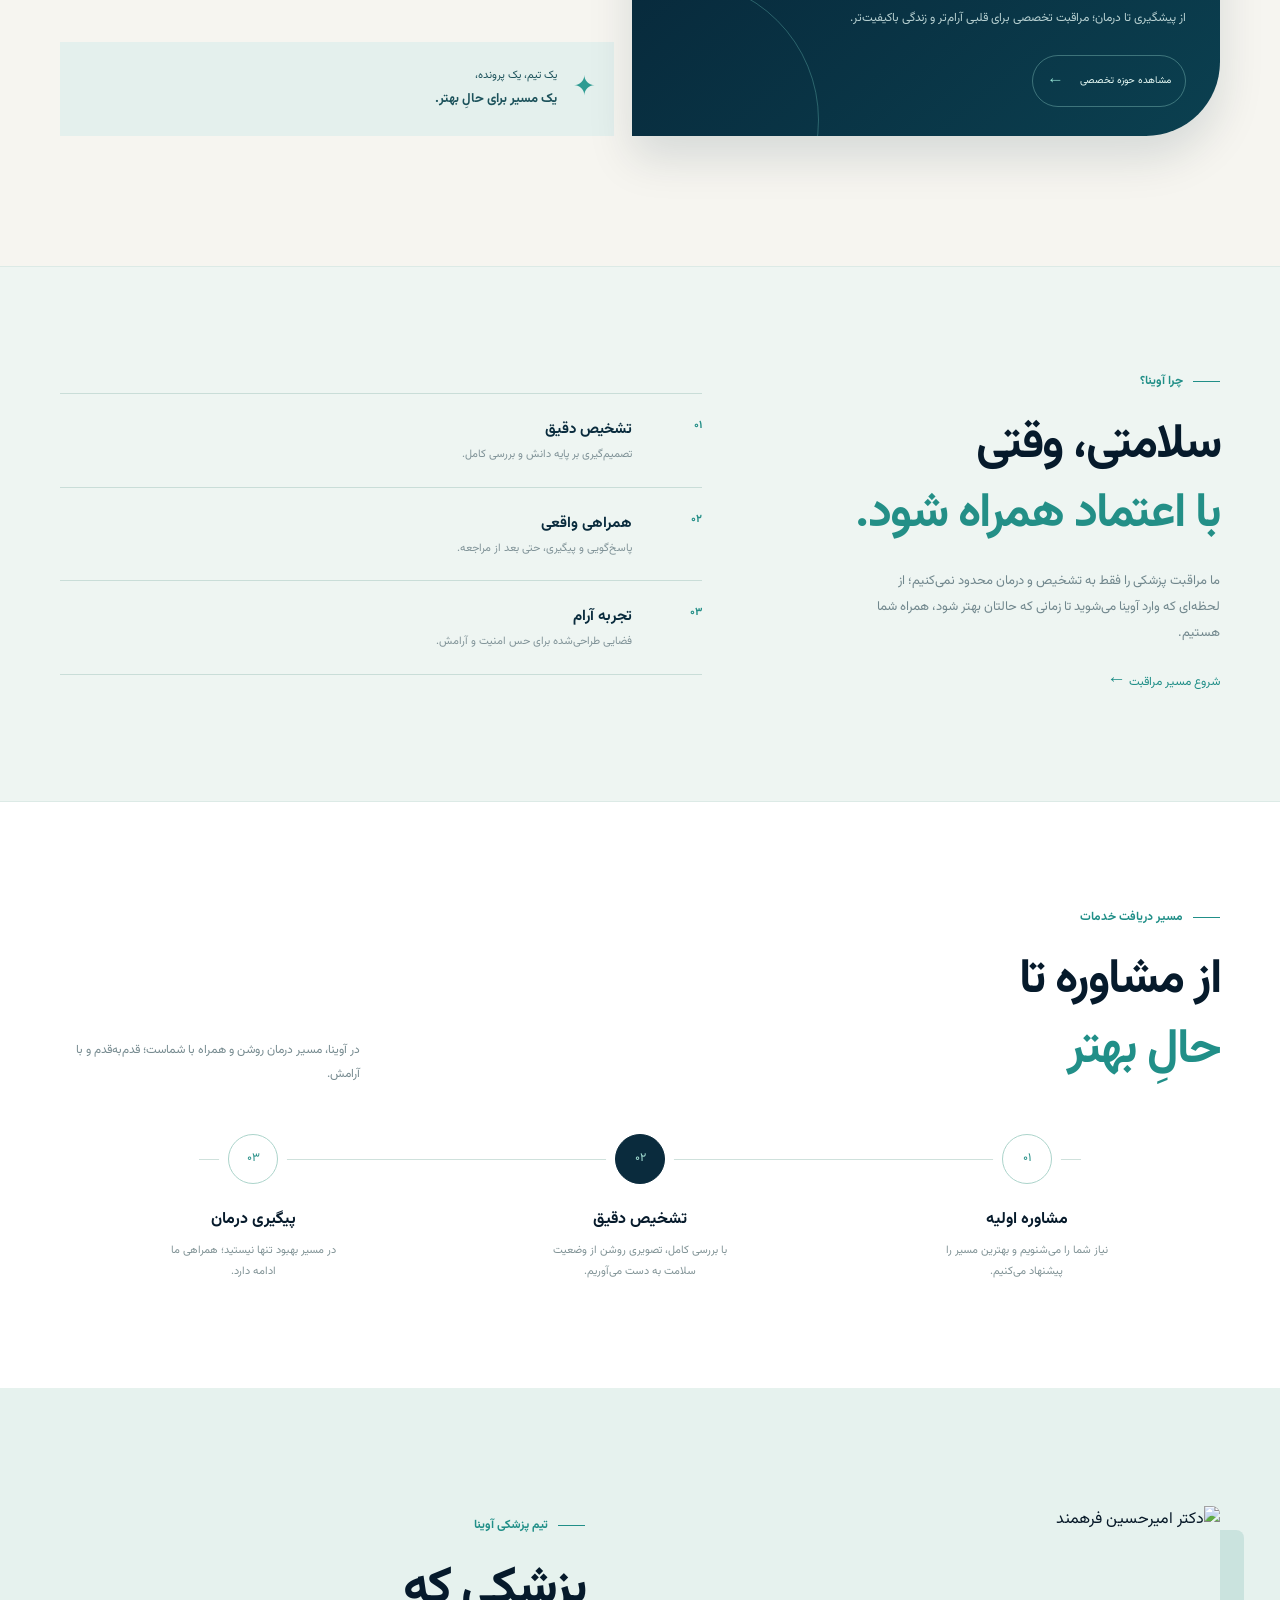
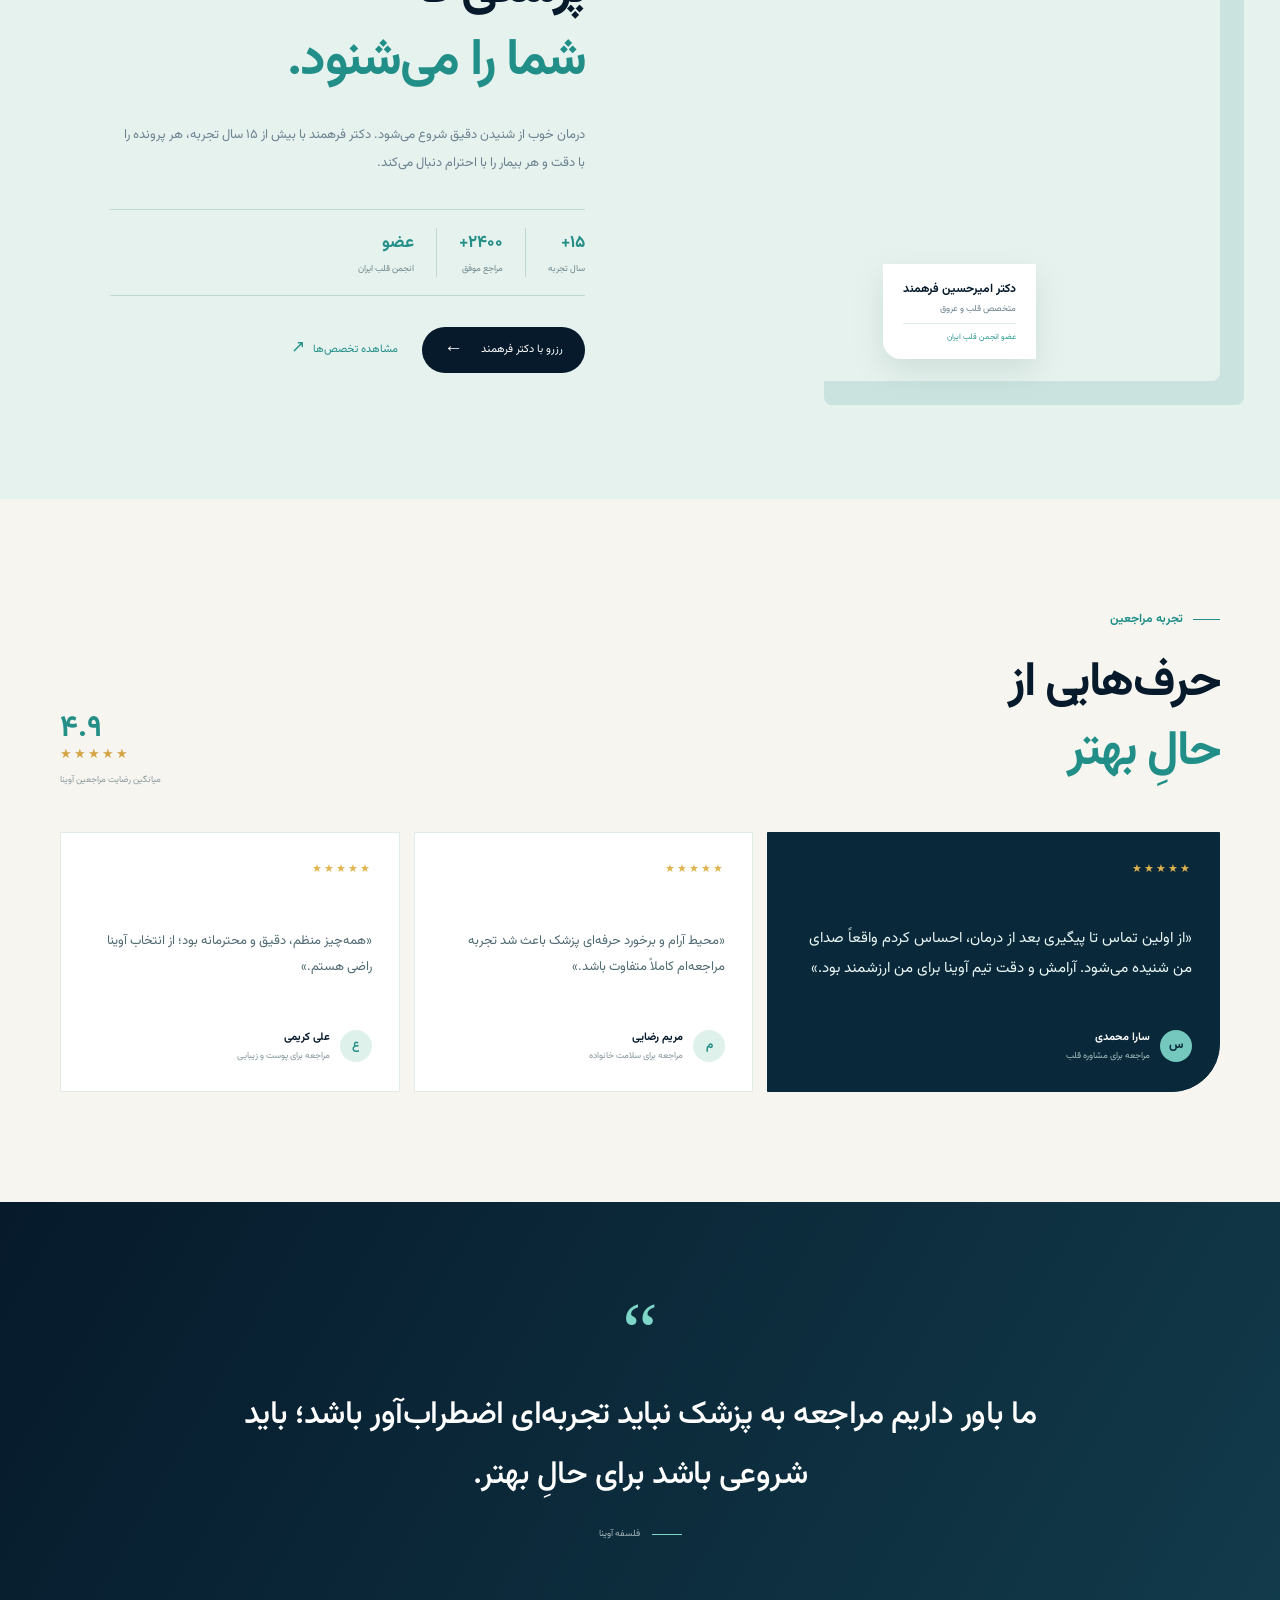
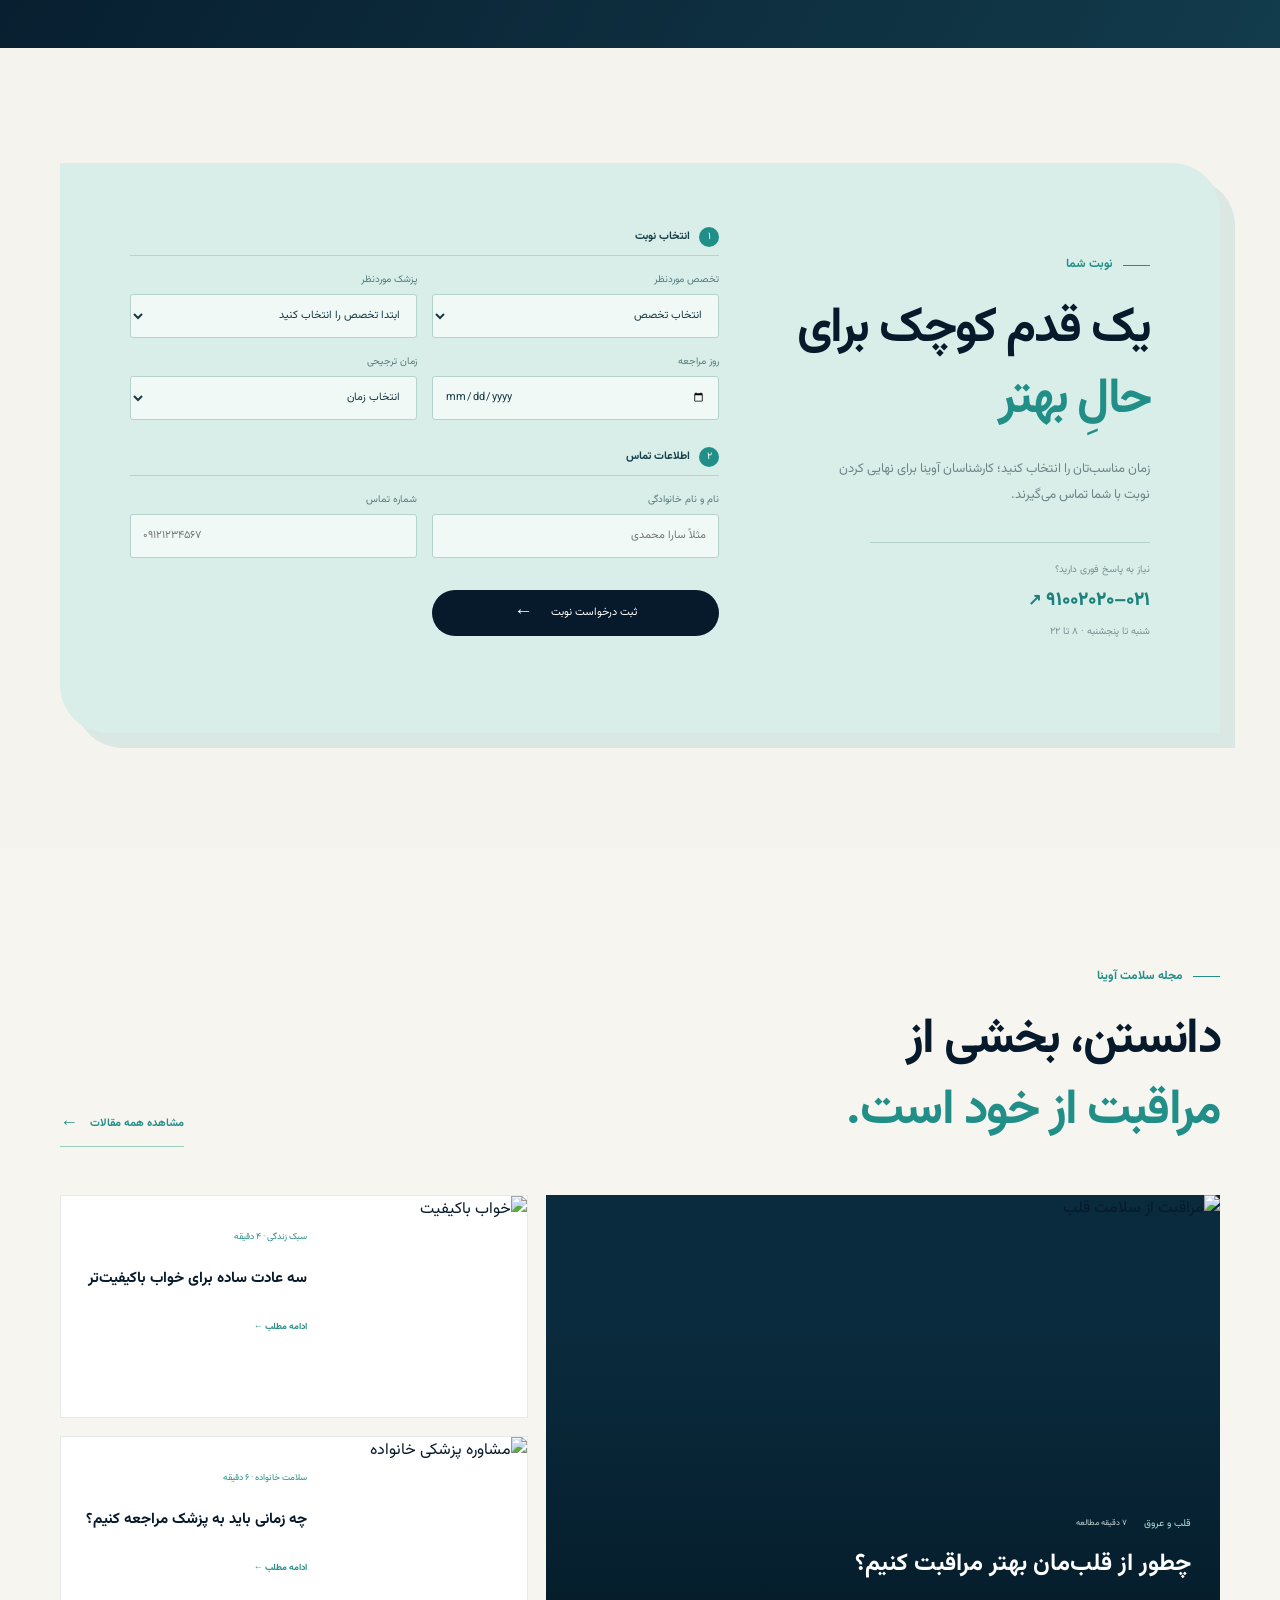
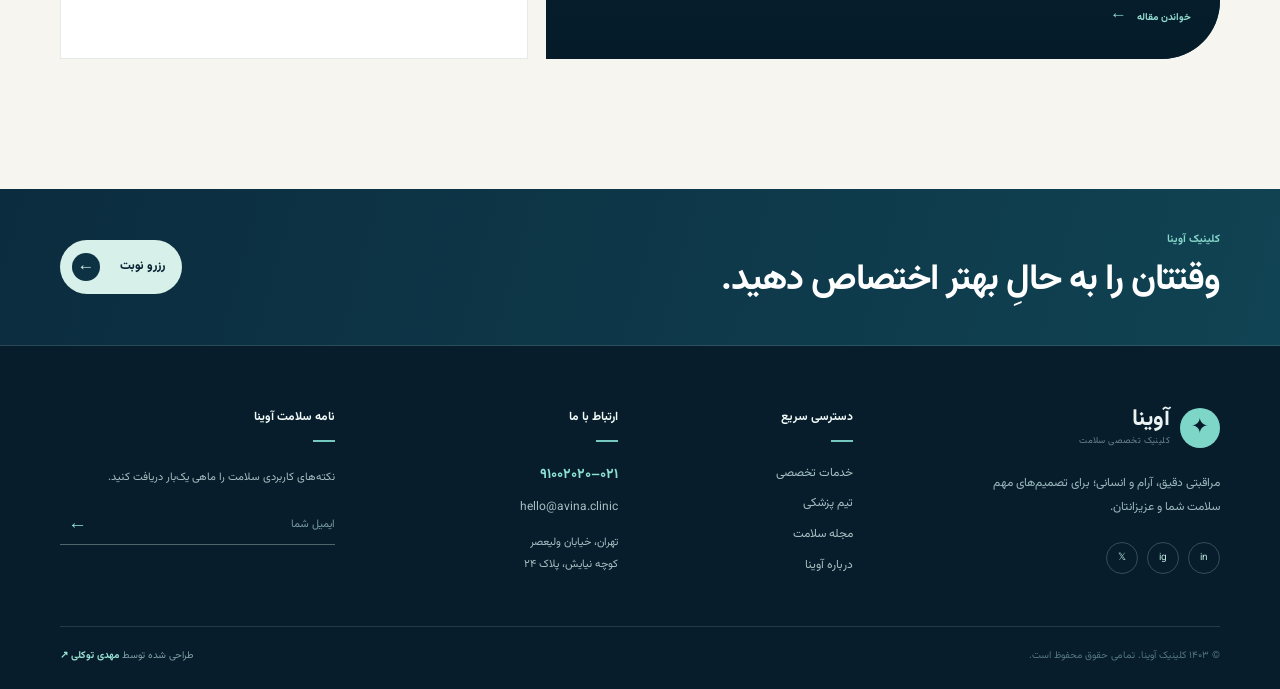
==== commit dce371c7: "Link homepage services to dedicated pages" ====
--- a/index.html
+++ b/index.html
@@ -28,7 +28,7 @@
 
     <section class="service-strip"><div class="container strip-inner"><div class="strip-title"><span>✧</span><b>هر آنچه برای سلامت<br>خود نیاز دارید</b></div><a href="#services">مشاهده همه خدمات <span>←</span></a><div class="strip-services"><span>قلب و عروق</span><span>پوست و زیبایی</span><span>مغز و اعصاب</span><span>سلامت خانواده</span></div></div></section>
 
-    <section class="services-editorial" id="services"><div class="container"><div class="services-head"><div><div class="eyebrow"><span></span> حوزه‌های تخصصی آوینا</div><h2>مراقبت کامل،<br><em>در یک مسیر روشن</em></h2></div><div class="services-intro"><p>هر بدن داستان خودش را دارد. ما با تشخیص دقیق و همراهی مستمر، مسیر مناسب شما را پیدا می‌کنیم.</p><a href="#booking">مشاوره اولیه <span>←</span></a></div></div><div class="services-layout"><article class="service-feature"><div class="service-feature-top"><span>۰۱ / ۰۴</span><span class="service-arrow">↗</span></div><div class="service-feature-content"><div class="service-symbol">♧</div><h3>قلب و عروق</h3><p>از پیشگیری تا درمان؛ مراقبت تخصصی برای قلبی آرام‌تر و زندگی باکیفیت‌تر.</p><a class="service-cta" href="#booking">مشاهده حوزه تخصصی <span>←</span></a></div><div class="service-feature-glow"></div></article><div class="service-list"><a class="service-list-item active" href="#booking"><span class="service-list-number">۰۲</span><span><b>پوست و زیبایی</b><small>زیبایی طبیعی، با نگاه علمی</small></span><i>↗</i></a><a class="service-list-item" href="#booking"><span class="service-list-number">۰۳</span><span><b>مغز و اعصاب</b><small>تشخیص درست برای آرامش ذهن</small></span><i>↗</i></a><a class="service-list-item" href="#booking"><span class="service-list-number">۰۴</span><span><b>سلامت خانواده</b><small>همراه شما در تمام مراحل زندگی</small></span><i>↗</i></a><div class="services-note"><span>✦</span><p>یک تیم، یک پرونده،<br><b>یک مسیر برای حالِ بهتر.</b></p></div></div></div></div></section>
+    <section class="services-editorial" id="services"><div class="container"><div class="services-head"><div><div class="eyebrow"><span></span> حوزه‌های تخصصی آوینا</div><h2>مراقبت کامل،<br><em>در یک مسیر روشن</em></h2></div><div class="services-intro"><p>هر بدن داستان خودش را دارد. ما با تشخیص دقیق و همراهی مستمر، مسیر مناسب شما را پیدا می‌کنیم.</p><a href="#booking">مشاوره اولیه <span>←</span></a></div></div><div class="services-layout"><article class="service-feature"><div class="service-feature-top"><span>۰۱ / ۰۴</span><span class="service-arrow">↗</span></div><div class="service-feature-content"><div class="service-symbol">♧</div><h3>قلب و عروق</h3><p>از پیشگیری تا درمان؛ مراقبت تخصصی برای قلبی آرام‌تر و زندگی باکیفیت‌تر.</p><a class="service-cta" href="cardiology.html">مشاهده حوزه تخصصی <span>←</span></a></div><div class="service-feature-glow"></div></article><div class="service-list"><a class="service-list-item active" href="dermatology.html"><span class="service-list-number">۰۲</span><span><b>پوست و زیبایی</b><small>زیبایی طبیعی، با نگاه علمی</small></span><i>↗</i></a><a class="service-list-item" href="neurology.html"><span class="service-list-number">۰۳</span><span><b>مغز و اعصاب</b><small>تشخیص درست برای آرامش ذهن</small></span><i>↗</i></a><a class="service-list-item" href="family-health.html"><span class="service-list-number">۰۴</span><span><b>سلامت خانواده</b><small>همراه شما در تمام مراحل زندگی</small></span><i>↗</i></a><div class="services-note"><span>✦</span><p>یک تیم، یک پرونده،<br><b>یک مسیر برای حالِ بهتر.</b></p></div></div></div></div></section>
 
     <section class="doctor-section" id="doctors"><div class="container doctor-grid"><div class="doctor-image"><img src="https://images.unsplash.com/photo-1612349317150-e413f6a5b16d?auto=format&fit=crop&w=900&q=85" alt="دکتر امیرحسین فرهمند" /><div class="doctor-tag"><b>دکتر امیرحسین فرهمند</b><span>متخصص قلب و عروق</span><i>عضو انجمن قلب ایران</i></div></div><div class="doctor-copy"><div class="eyebrow"><span></span> تیم پزشکی آوینا</div><h2>پزشکی که<br><em>شما را می‌شنود.</em></h2><p>درمان خوب از شنیدن دقیق شروع می‌شود. دکتر فرهمند با بیش از ۱۵ سال تجربه، هر پرونده را با دقت و هر بیمار را با احترام دنبال می‌کند.</p><div class="doctor-meta"><div><b>۱۵+</b><span>سال تجربه</span></div><div><b>۲۴۰۰+</b><span>مراجع موفق</span></div><div><b>عضو</b><span>انجمن قلب ایران</span></div></div><div class="doctor-actions"><a class="button" href="#booking">رزرو با دکتر فرهمند <span>←</span></a><a class="text-link" href="#booking">مشاهده تخصص‌ها <span>↗</span></a></div></div></div></section>
 
--- a/journey-pro.css
+++ b/journey-pro.css
@@ -0,0 +1 @@
+.journey-section{padding:105px 0;background:#fff}.journey-head{display:flex;justify-content:space-between;align-items:end;margin-bottom:48px}.journey-head h2{font-size:clamp(34px,4vw,48px);line-height:1.45;letter-spacing:-1.5px;margin:0}.journey-head p{max-width:300px;color:#778b90;font-size:12px;line-height:2;margin:0}.journey-steps{display:grid;grid-template-columns:repeat(3,1fr);position:relative}.journey-steps:before{content:"";position:absolute;top:25px;right:12%;left:12%;height:1px;background:#cfe1dc}.journey-step{position:relative;z-index:1;text-align:center;padding:0 25px}.journey-number{display:grid;place-items:center;width:50px;height:50px;margin:0 auto 22px;border-radius:50%;border:1px solid #acd4cb;background:#fff;color:#258f87;font-size:12px;box-shadow:0 0 0 9px #fff}.journey-step:nth-child(2) .journey-number{background:#0a2b3d;color:#a6e2d6;border-color:#0a2b3d}.journey-step h3{font-size:16px;margin:0 0 7px}.journey-step p{color:#819396;font-size:11px;line-height:1.9;margin:0 auto;max-width:190px}@media(max-width:800px){.journey-section{padding:72px 0}.journey-head{display:block;margin-bottom:34px}.journey-head p{margin-top:15px}.journey-steps{display:block}.journey-steps:before{top:24px;bottom:24px;right:24px;left:auto;width:1px;height:auto}.journey-step{display:grid;grid-template-columns:50px 1fr;gap:18px;text-align:right;padding:0 0 28px;align-items:start}.journey-number{margin:0;grid-row:span 2}.journey-step h3{margin:8px 0 2px}.journey-step p{margin:0;max-width:none}}
